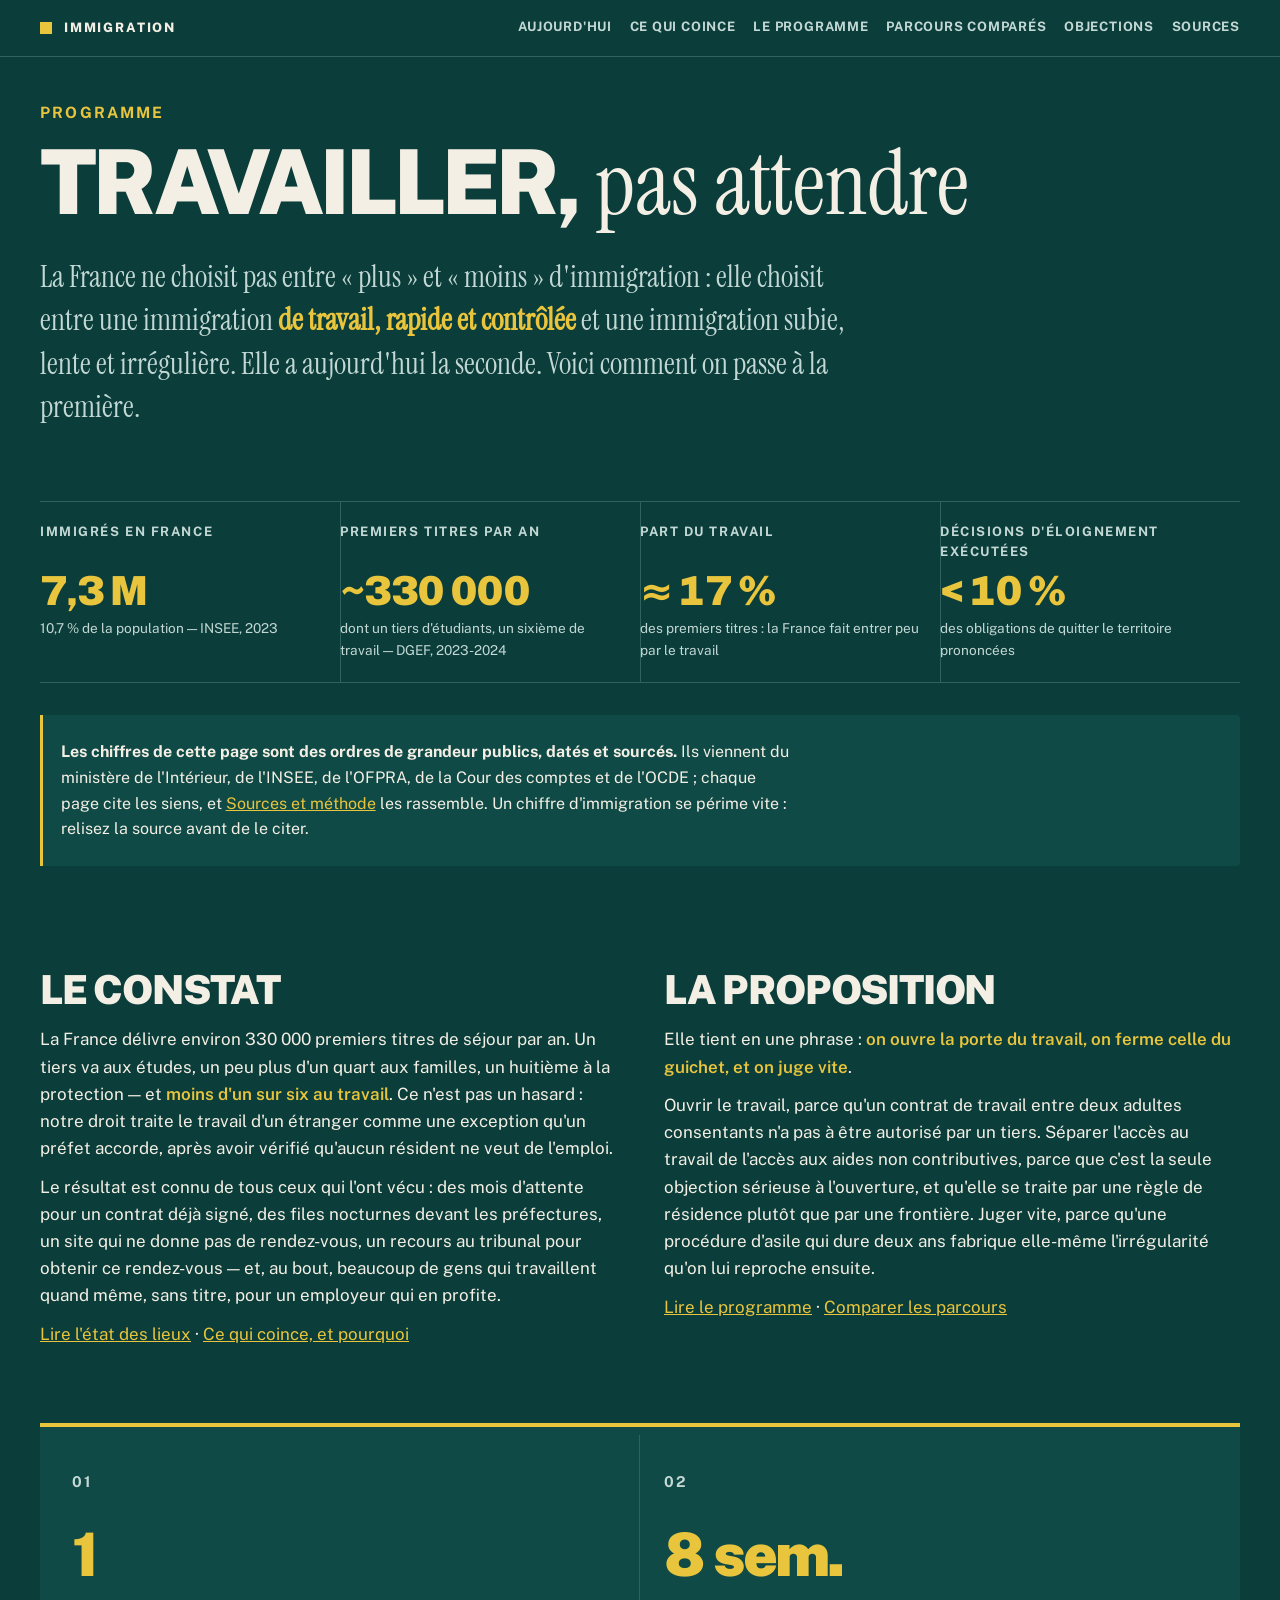
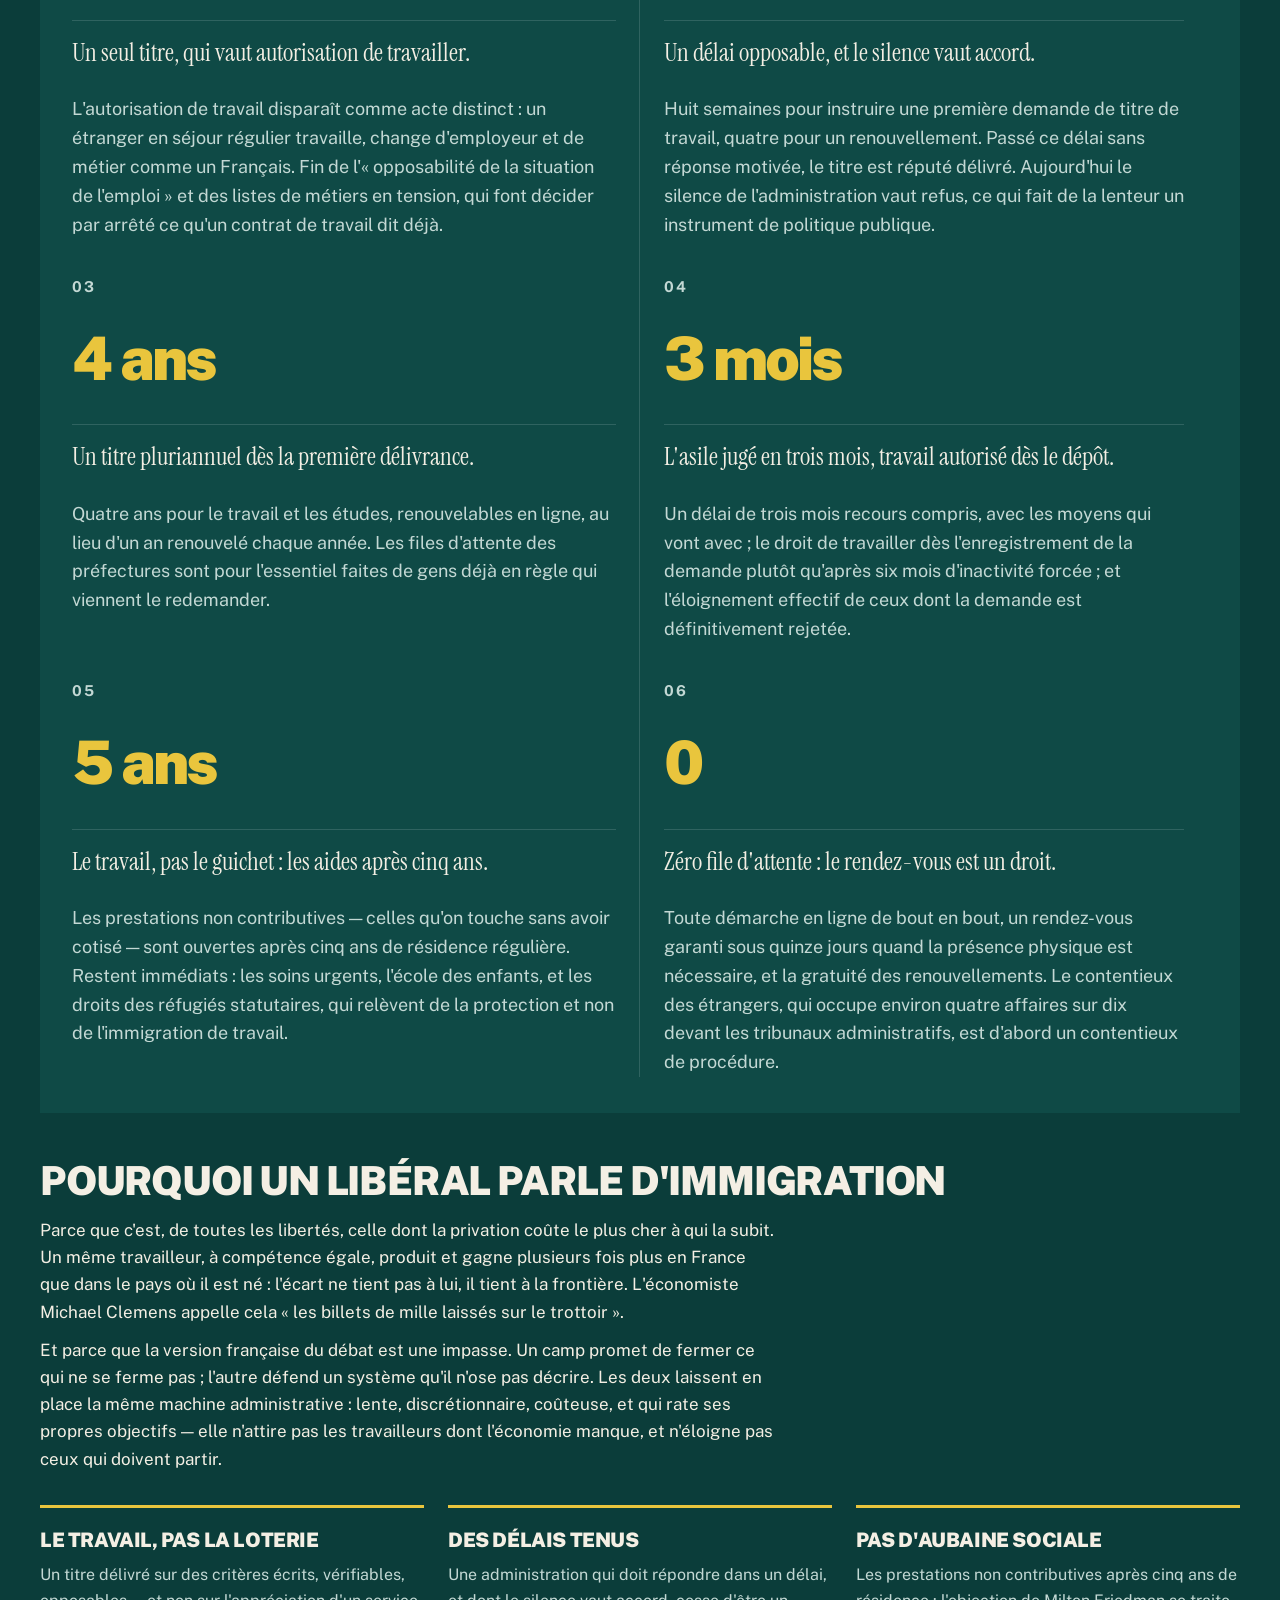
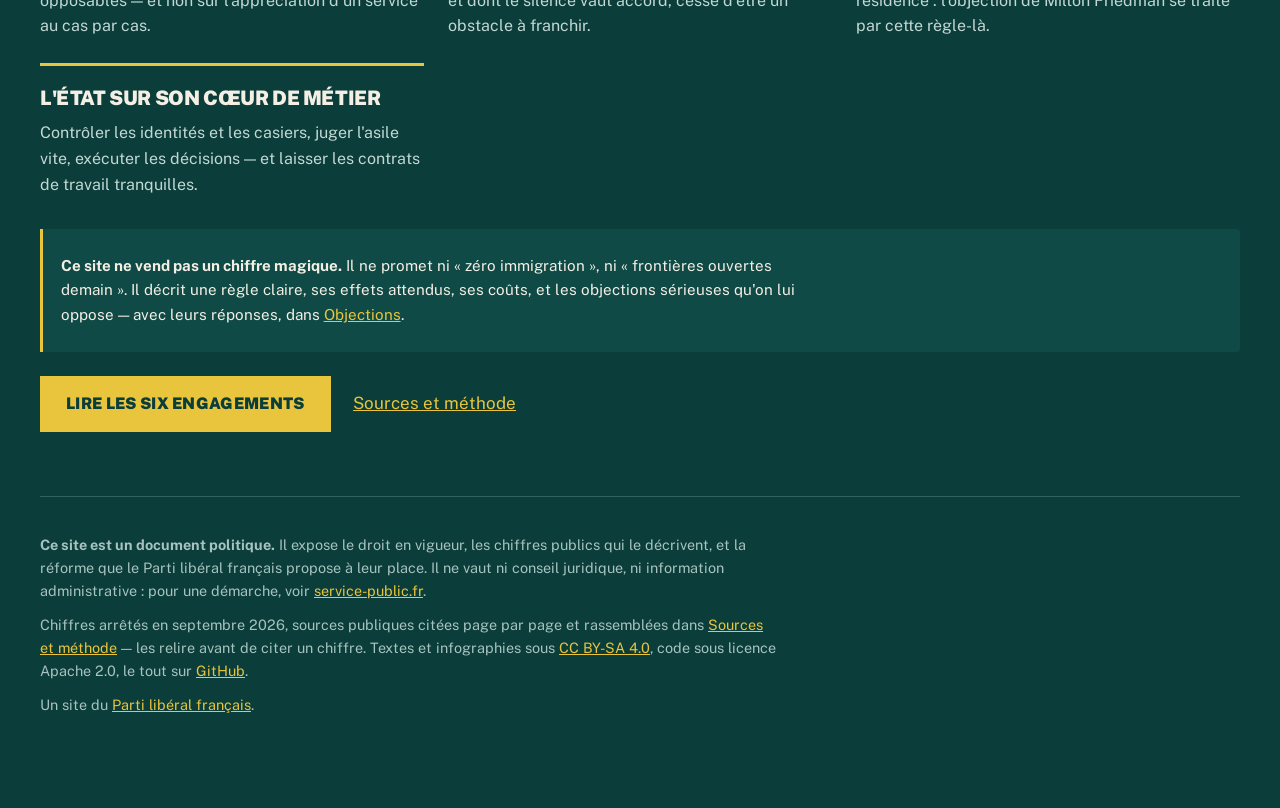
==== index.html @ 194ad11d "Site Immigration : le programme libéral, sept pages statiques Le dépôt ne contenait qu'un fichier té" ====
<!doctype html>
<html lang="fr">
<head>
<meta charset="utf-8">
<meta name="viewport" content="width=device-width, initial-scale=1">
<!-- La couleur du bandeau du navigateur, sur téléphone : la page commence là
     où la barre d'adresse finit, sans liseré d'une autre couleur entre les
     deux. -->
<meta name="theme-color" content="#0b3d3a">
<title>Immigration — le programme du Parti libéral français</title>
<meta name="description" content="Ce que fait la France en matière d&#x27;immigration, ce que cela produit, et l&#x27;alternative libérale : ouvrir le travail, garantir des délais, juger vite, et cesser de confondre venir travailler et vivre d&#x27;une aide.">
<meta property="og:title" content="Immigration — le programme du Parti libéral français">
<meta property="og:description" content="Ce que fait la France en matière d&#x27;immigration, ce que cela produit, et l&#x27;alternative libérale : ouvrir le travail, garantir des délais, juger vite, et cesser de confondre venir travailler et vivre d&#x27;une aide.">
<meta property="og:type" content="website">
<link rel="icon" href="moteur/icone.svg" type="image/svg+xml">
<link rel="apple-touch-icon" href="moteur/icone.svg">
<link rel="stylesheet" href="moteur/style.css">
</head>
<body>
<a class="evitement" href="#contenu">Aller au contenu</a>
<header class="bandeau"><div class="interieur">
  <p class="nom"><a href="index.html"><svg class="icone" xmlns="http://www.w3.org/2000/svg" viewBox="0 0 24 24" fill="none" stroke="currentColor" stroke-width="2" stroke-linecap="round" stroke-linejoin="round" aria-hidden="true" focusable="false"><path d="M16 7h6v6"/><path d="m22 7-8.5 8.5-5-5L2 17"/></svg><span>Immigration</span></a></p>
  <nav aria-label="Navigation principale"><span class="groupe"><span class="etiquette">Le constat</span><span class="liens"><a href="aujourdhui.html">Aujourd&#x27;hui</a><a href="blocages.html">Ce qui coince</a></span></span><span class="groupe"><span class="etiquette">La proposition</span><span class="liens"><a href="programme.html">Le programme</a><a href="parcours.html">Parcours comparés</a></span></span><span class="groupe"><span class="etiquette">Pour aller plus loin</span><span class="liens"><a href="objections.html">Objections</a><a href="sources.html">Sources</a></span></span></nav>
</div></header>
<main id="contenu" tabindex="-1">
<div class="affiche"><p class="surtitre">Programme</p><h1>Travailler, <span class="serif">pas attendre</span></h1><p class="chapeau">La France ne choisit pas entre « plus » et « moins » d'immigration : elle choisit entre une immigration <strong class="cle-texte">de travail, rapide et contrôlée</strong> et une immigration subie, lente et irrégulière. Elle a aujourd'hui la seconde. Voici comment on passe à la première.</p></div><div class="fiches reperes"><div class="fiche"><div class="etiquette">Immigrés en France</div><div class="valeur">7,3 M</div><div class="precision">10,7 % de la population — INSEE, 2023</div></div><div class="fiche"><div class="etiquette">Premiers titres par an</div><div class="valeur">~330 000</div><div class="precision">dont un tiers d'étudiants, un sixième de travail — DGEF, 2023-2024</div></div><div class="fiche"><div class="etiquette">Part du travail</div><div class="valeur">≈ 17 %</div><div class="precision">des premiers titres : la France fait entrer peu par le travail</div></div><div class="fiche"><div class="etiquette">Décisions d&#x27;éloignement exécutées</div><div class="valeur">< 10 %</div><div class="precision">des obligations de quitter le territoire prononcées</div></div></div><div class="note resume"><p><strong>Les chiffres de cette page sont des ordres de grandeur publics, datés et sourcés.</strong> Ils viennent du ministère de l'Intérieur, de l'INSEE, de l'OFPRA, de la Cour des comptes et de l'OCDE ; chaque page cite les siens, et <a href="sources.html">Sources et méthode</a> les rassemble. Un chiffre d'immigration se périme vite : relisez la source avant de le citer.</p></div>
<div class="paire">
  <div>
    <h2>Le constat</h2>
    <p>La France délivre environ 330 000 premiers titres de séjour par an. Un
    tiers va aux études, un peu plus d'un quart aux familles, un huitième à la
    protection — et <strong class="cle-texte">moins d'un sur six au
    travail</strong>. Ce n'est pas un hasard : notre droit traite le travail
    d'un étranger comme une exception qu'un préfet accorde, après avoir vérifié
    qu'aucun résident ne veut de l'emploi.</p>
    <p>Le résultat est connu de tous ceux qui l'ont vécu : des mois d'attente
    pour un contrat déjà signé, des files nocturnes devant les préfectures, un
    site qui ne donne pas de rendez-vous, un recours au tribunal pour obtenir
    ce rendez-vous — et, au bout, beaucoup de gens qui travaillent quand même,
    sans titre, pour un employeur qui en profite.</p>
    <p><a href="aujourdhui.html">Lire l'état des lieux</a> ·
    <a href="blocages.html">Ce qui coince, et pourquoi</a></p>
  </div>
  <div>
    <h2>La proposition</h2>
    <p>Elle tient en une phrase : <strong class="cle-texte">on ouvre la porte du
    travail, on ferme celle du guichet, et on juge vite</strong>.</p>
    <p>Ouvrir le travail, parce qu'un contrat de travail entre deux adultes
    consentants n'a pas à être autorisé par un tiers. Séparer l'accès au
    travail de l'accès aux aides non contributives, parce que c'est la seule
    objection sérieuse à l'ouverture, et qu'elle se traite par une règle de
    résidence plutôt que par une frontière. Juger vite, parce qu'une procédure
    d'asile qui dure deux ans fabrique elle-même l'irrégularité qu'on lui
    reproche ensuite.</p>
    <p><a href="programme.html">Lire le programme</a> ·
    <a href="parcours.html">Comparer les parcours</a></p>
  </div>
</div>
<section class="engagements"><div class="grille"><div class="engagement"><p class="rang">01</p><p class="chiffre">1</p><p class="promesse">Un seul titre, qui vaut autorisation de travailler.</p><div class="detail">L'autorisation de travail disparaît comme acte distinct : un étranger en séjour régulier travaille, change d'employeur et de métier comme un Français. Fin de l'« opposabilité de la situation de l'emploi » et des listes de métiers en tension, qui font décider par arrêté ce qu'un contrat de travail dit déjà.</div></div><div class="engagement"><p class="rang">02</p><p class="chiffre">8 sem.</p><p class="promesse">Un délai opposable, et le silence vaut accord.</p><div class="detail">Huit semaines pour instruire une première demande de titre de travail, quatre pour un renouvellement. Passé ce délai sans réponse motivée, le titre est réputé délivré. Aujourd'hui le silence de l'administration vaut refus, ce qui fait de la lenteur un instrument de politique publique.</div></div><div class="engagement"><p class="rang">03</p><p class="chiffre">4 ans</p><p class="promesse">Un titre pluriannuel dès la première délivrance.</p><div class="detail">Quatre ans pour le travail et les études, renouvelables en ligne, au lieu d'un an renouvelé chaque année. Les files d'attente des préfectures sont pour l'essentiel faites de gens déjà en règle qui viennent le redemander.</div></div><div class="engagement"><p class="rang">04</p><p class="chiffre">3 mois</p><p class="promesse">L'asile jugé en trois mois, travail autorisé dès le dépôt.</p><div class="detail">Un délai de trois mois recours compris, avec les moyens qui vont avec ; le droit de travailler dès l'enregistrement de la demande plutôt qu'après six mois d'inactivité forcée ; et l'éloignement effectif de ceux dont la demande est définitivement rejetée.</div></div><div class="engagement"><p class="rang">05</p><p class="chiffre">5 ans</p><p class="promesse">Le travail, pas le guichet : les aides après cinq ans.</p><div class="detail">Les prestations non contributives — celles qu'on touche sans avoir cotisé — sont ouvertes après cinq ans de résidence régulière. Restent immédiats : les soins urgents, l'école des enfants, et les droits des réfugiés statutaires, qui relèvent de la protection et non de l'immigration de travail.</div></div><div class="engagement"><p class="rang">06</p><p class="chiffre">0</p><p class="promesse">Zéro file d'attente : le rendez-vous est un droit.</p><div class="detail">Toute démarche en ligne de bout en bout, un rendez-vous garanti sous quinze jours quand la présence physique est nécessaire, et la gratuité des renouvellements. Le contentieux des étrangers, qui occupe environ quatre affaires sur dix devant les tribunaux administratifs, est d'abord un contentieux de procédure.</div></div></div></section>
<h2 id="pourquoi">Pourquoi un libéral parle d'immigration</h2>
<p>Parce que c'est, de toutes les libertés, celle dont la privation coûte le
plus cher à qui la subit. Un même travailleur, à compétence égale, produit et
gagne plusieurs fois plus en France que dans le pays où il est né : l'écart ne
tient pas à lui, il tient à la frontière. L'économiste Michael Clemens appelle
cela « les billets de mille laissés sur le trottoir ».</p>
<p>Et parce que la version française du débat est une impasse. Un camp promet
de fermer ce qui ne se ferme pas ; l'autre défend un système qu'il n'ose pas
décrire. Les deux laissent en place la même machine administrative : lente,
discrétionnaire, coûteuse, et qui rate ses propres objectifs — elle n'attire
pas les travailleurs dont l'économie manque, et n'éloigne pas ceux qui doivent
partir.</p>
<div class="points"><div class="point"><h3>Le travail, pas la loterie</h3><p>Un titre délivré sur des critères écrits, vérifiables, opposables — et non sur l'appréciation d'un service au cas par cas.</p></div><div class="point"><h3>Des délais tenus</h3><p>Une administration qui doit répondre dans un délai, et dont le silence vaut accord, cesse d'être un obstacle à franchir.</p></div><div class="point"><h3>Pas d&#x27;aubaine sociale</h3><p>Les prestations non contributives après cinq ans de résidence : l'objection de Milton Friedman se traite par cette règle-là.</p></div><div class="point"><h3>L&#x27;État sur son cœur de métier</h3><p>Contrôler les identités et les casiers, juger l'asile vite, exécuter les décisions — et laisser les contrats de travail tranquilles.</p></div></div><div class="note"><p><strong>Ce site ne vend pas un chiffre magique.</strong> Il ne promet ni « zéro immigration », ni « frontières ouvertes demain ». Il décrit une règle claire, ses effets attendus, ses coûts, et les objections sérieuses qu'on lui oppose — avec leurs réponses, dans <a href="objections.html">Objections</a>.</p></div>
<div class="actions">
  <a class="bouton" href="programme.html">Lire les six engagements</a>
  <a href="sources.html">Sources et méthode</a>
</div>

</main>
<footer>
  <p><strong>Ce site est un document politique.</strong> Il expose le droit
  en vigueur, les chiffres publics qui le décrivent, et la réforme que le
  Parti libéral français propose à leur place. Il ne vaut ni conseil
  juridique, ni information administrative : pour une démarche, voir
  <a href="https://www.service-public.fr/particuliers/vosdroits/N110">service-public.fr</a>.</p>
  <p>Chiffres arrêtés en septembre 2026, sources publiques citées page par page et
  rassemblées dans <a href="sources.html">Sources et méthode</a> — les relire
  avant de citer un chiffre. Textes et infographies sous
  <a href="https://creativecommons.org/licenses/by-sa/4.0/deed.fr">CC BY-SA 4.0</a>,
  code sous licence Apache 2.0, le tout sur <a href="https://github.com/g-pliberal/immigration">GitHub</a>.</p>
  <p class="retour-site">Un site du
  <a href="https://partiliberalfrancais.fr/" target="_top">Parti libéral français</a>.</p>
</footer>
</body>
</html>
---- moteur/style.css ----
/* La charte graphique du Parti libéral français, reprise telle quelle du dépôt
   `retraitecomptenotionelle` : mêmes variables, mêmes noms de classes, mêmes
   polices. Les deux sites doivent se reconnaître comme un seul — c'est la
   raison d'être de cette copie, et la raison pour laquelle on n'y touche pas
   à la légère. Les ajouts propres au site Immigration sont regroupés à la FIN
   du fichier, sous un titre qui le dit ; tout ce qui précède est la charte. */
/* Les pages sont celles du site partiliberalfrancais.fr, et ce sont des
   AFFICHES : fond vert profond, titres massifs en capitales, or pour ce qui
   compte, crème pour ce qu'on doit lire de près. La raison est dans ce que ces
   pages doivent faire — un programme se retient, et un tableau de bord ne se
   retient pas. Les variables ci-dessous sont le seul point de contact : un
   hôte qui voudrait ajuster une couleur les redéfinit dans une feuille chargée
   après celle-ci, et n'a besoin de connaître ni un sélecteur, ni un fichier.
   Leurs noms sont donc stables d'un site du parti à l'autre, même là où leur
   valeur a changé. */

/* Les deux polices de l'affiche, servies par le dépôt et non par un tiers.
   Les charger chez Google aurait coûté la seule promesse que cette page fait
   à qui la remplit — « tout se calcule dans votre navigateur, rien n'est
   envoyé » —, puisqu'une requête de police emporte l'adresse IP du lecteur.
   Elles sont donc dans `moteur/polices/`, sous licence OFL, avec les deux
   sous-ensembles dont le français a besoin : `latin` pour l'essentiel,
   `latin-ext` pour les œ, les ÿ et les guillemets qu'il traîne. Voir
   `moteur/polices/README.md`.

   `font-display: swap` : le texte s'affiche tout de suite dans la pile du
   système, et se recompose quand la police arrive. Un titre invisible pendant
   trois secondes sur un réseau lent serait pire que le même titre dans une
   autre police. */
@font-face {
  font-family: "Public Sans"; font-style: normal; font-weight: 100 900;
  font-display: swap; src: url(polices/public-sans-latin.woff2) format("woff2");
  unicode-range: U+0000-00FF, U+0131, U+0152-0153, U+02BB-02BC, U+02C6, U+02DA,
    U+02DC, U+0304, U+0308, U+0329, U+2000-206F, U+20AC, U+2122, U+2191, U+2193,
    U+2212, U+2215, U+FEFF, U+FFFD;
}
@font-face {
  font-family: "Public Sans"; font-style: normal; font-weight: 100 900;
  font-display: swap; src: url(polices/public-sans-latin-ext.woff2) format("woff2");
  unicode-range: U+0100-02BA, U+02BD-02C5, U+02C7-02CC, U+02CE-02D7, U+02DD-02FF,
    U+0304, U+0308, U+0329, U+1D00-1DBF, U+1E00-1E9F, U+1EF2-1EFF, U+2020,
    U+20A0-20AB, U+20AD-20C0, U+2113, U+2C60-2C7F, U+A720-A7FF;
}
@font-face {
  font-family: "Instrument Serif"; font-style: normal; font-weight: 400;
  font-display: swap; src: url(polices/instrument-serif-latin.woff2) format("woff2");
  unicode-range: U+0000-00FF, U+0131, U+0152-0153, U+02BB-02BC, U+02C6, U+02DA,
    U+02DC, U+0304, U+0308, U+0329, U+2000-206F, U+20AC, U+2122, U+2191, U+2193,
    U+2212, U+2215, U+FEFF, U+FFFD;
}
@font-face {
  font-family: "Instrument Serif"; font-style: normal; font-weight: 400;
  font-display: swap; src: url(polices/instrument-serif-latin-ext.woff2) format("woff2");
  unicode-range: U+0100-02BA, U+02BD-02C5, U+02C7-02CC, U+02CE-02D7, U+02DD-02FF,
    U+0304, U+0308, U+0329, U+1D00-1DBF, U+1E00-1E9F, U+1EF2-1EFF, U+2020,
    U+20A0-20AB, U+20AD-20C0, U+2113, U+2C60-2C7F, U+A720-A7FF;
}

:root {
  /* Un seul thème, et c'est voulu. L'affiche EST l'identité : la décliner en
     clair donnerait deux sites qui ne disent pas la même chose, et le vert
     profond n'est pas un habit de nuit qu'on quitte le matin. `color-scheme`
     est donc figé sur `dark`, ce qui donne aussi aux champs, aux menus
     déroulants et aux barres de défilement du navigateur le rendu sombre qui
     va avec — sans quoi un `<select>` s'ouvrirait en blanc au milieu. */
  color-scheme: dark;
  /* Le vert profond de l'affiche, et le ton juste au-dessus qui sert à
     détacher un bloc sans introduire de couleur. */
  --fond: #0b3d3a;
  --fond-carte: #0f4a46;
  --fond-appui: #0f4a46;
  /* Le fond sur lequel un tableau défile : le voile qui cache l'ombre de
     défilement en bout de course doit être de cette couleur-là, et chaque
     carte le redéfinit à la sienne (voir `.defilant`). */
  --fond-defilant: var(--fond);
  /* Le crème porte 12,9:1 sur le fond, et le crème atténué 7,1:1 : au-dessus
     du plancher de 4,5:1 même pour le petit texte, ce que la relecture
     d'accessibilité de septembre 2026 exigeait explicitement. */
  --texte: #f4efe4;
  --texte-doux: #c3d8d4;
  /* Une troisième teinte, pour les légendes et les réserves — 5,4:1, réservée
     aux textes d'au moins 15 px. */
  --texte-tres-doux: #a7c3bf;
  --trait: #2f6360;
  /* Bordure des CHAMPS, distincte du filet décoratif : un contour de champ est
     ce qui dit où l'on peut écrire, et doit donc atteindre 3:1 sur les deux
     fonds qu'il sépare (WCAG 2.1, 1.4.11). Le filet `--trait` plafonne à
     1,76:1 — c'est voulu, il ne porte aucune information —, et cette teinte
     est mesurée : 4,12:1 sur le fond, 3,44:1 sur la carte. Elle sert aussi le
     bord des boutons creux et des onglets de grille, qui sont des composants
     eux aussi. Le premier essai, #4b7d79, tombait à 2,59:1 et 2,16:1 : un
     contour qu'on devine plutôt qu'on ne le voit. */
  --trait-champ: #6fa09c;
  /* L'accent est l'or. Il tient 9,4:1 sur le fond, et porte du vert profond
     lisible sur un bouton plein — c'est le contraste inverse, 9,4:1 lui
     aussi. Il remplace le bleu-vert d'avant la refonte sans changer de nom :
     tout ce qui écrivait `var(--accent)` continue de dire « ce qui compte ». */
  --accent: #e9c53d;
  --accent-doux: #14514c;
  --or: #e9c53d;
  /* Le crème des panneaux qu'on doit lire de près — le formulaire, l'appel au
     simulateur, les cartes à publier. Une affiche entièrement sombre fatigue
     dès qu'il faut remplir six champs ; le crème dit « ici, on travaille ». */
  --creme: #f4efe4;
  --sur-creme: #0b3d3a;
  --sur-creme-doux: #2a4a47;
  --sur-creme-accent: #0b6167;
  --creme-trait: #c9c2b4;
  /* Le bandeau de tête reprend le fond de la page : la rupture est totale, il
     n'y a plus de bande d'une autre couleur en haut. Les noms restent, pour
     les feuilles qui les surchargeaient. */
  --bandeau: #0b3d3a;
  --bandeau-texte: #f4efe4;
  --bandeau-doux: #c3d8d4;
  --bandeau-vif: #e9c53d;
  /* LES QUATRE SYSTÈMES COMPARÉS, et c'est le nombre qui fait leur qualité.
     À six teintes, la séparation sous deutéranopie plafonnait à ΔE 8,6 : aucun
     choix de couleurs n'y changeait rien, six catégories ne se distinguent pas
     toutes pour un œil qui confond le rouge et le vert. À quatre, la contrainte
     se relâche d'un coup, et cette palette tient :

       * ΔE ≥ 18,6 entre toutes les paires en vision normale ;
       * ΔE ≥ 15,5 sous deutéranopie, ≥ 15,2 sous protanopie — au-dessus du
         plancher de 15, donc séparées pour tout le monde, et non plus
         seulement pour ceux qui voient les six couleurs ;
       * 4,8:1 au moins sur le vert profond, chroma ≥ 0,115 (aucune ne lit
         gris), et une bande de clarté étroite pour qu'aucune courbe ne paraisse
         plus importante qu'une autre.

     La couleur n'est pas seule pour autant — les tracés gardent leurs motifs,
     les barres leur intitulé, les écarts leur signe —, mais elle suffit
     désormais, ce qui n'était pas le cas avant.

     La proposition libérale est en or : c'est l'accent de l'affiche, et la
     seule couleur que l'œil trouve en premier. C'est fait pour. */
  --actuel: #76a2ff;
  --retroactif: #57e7fe;
  --retroactif-employeur: #e98b97;
  --liberal: #e9c53d;
  --alerte: #f0b849;
  /* Ce qui manque et ce qui reste, sur le graphique du coût. Opaques, et non
     translucides : deux aplats transparents superposés sur le vert profond
     donnaient un brun qui ne figurait dans aucune légende, et un rouge
     translucide y devenait un gris sale. Peints SOUS les courbes, ils ne
     cachent rien. */
  --manque: #e8807f;
  --reste: #8ac44a;
  /* Palette des graphiques : neuf teintes, assez distinctes pour se suivre
     empilées, assez proches pour ne pas jurer avec l'affiche. Toutes tiennent
     au moins 4,5:1 sur le vert profond. */
  --serie-1: #f4efe4;
  --serie-2: #ff852d;
  --serie-3: #61bee6;
  --serie-4: #fd84b2;
  --serie-5: #5fd3c4;
  --serie-6: #e9c53d;
  --serie-7: #2ebb6b;
  --serie-8: #d9a98c;
  --serie-9: #b7c6c3;
  /* La marge latérale, fluide : 18 px sur un téléphone, 40 px au large. Elle
     est ici parce que huit blocs s'y alignent, et qu'ils doivent s'aligner au
     pixel — le bandeau de tête, l'affiche, le bandeau crème, les engagements. */
  --marge: clamp(1.125rem, 5vw, 2.5rem);
  /* La largeur de l'affiche. Plus large que les 60 rem d'avant : un titre de
     97 px a besoin de place, et les grilles à deux colonnes aussi. Le texte
     courant, lui, reste borné par `.chapeau` et par `p` (voir plus bas) — une
     ligne de 80 rem ne se lit pas. */
  --largeur: 80rem;
}
* { box-sizing: border-box; }
body {
  margin: 0;
  background: var(--fond);
  color: var(--texte);
  font-family: "Public Sans", system-ui, -apple-system, "Segoe UI", Roboto,
    "Helvetica Neue", Arial, sans-serif;
  /* En `rem` et non en pixels : une taille en pixels ignore la préférence de
     taille de police du navigateur, sur laquelle comptent ceux qui l'ont
     agrandie une fois pour toutes. 1,0625rem vaut les 17px d'origine quand la
     préférence n'a pas été touchée. */
  font-size: 1.0625rem;
  line-height: 1.6;
  /* La page ne déborde jamais latéralement, quoi qu'on y mette : une carte de
     1200 px à publier, un tableau de huit colonnes. Ce sont leurs cadres qui
     défilent, pas le document. */
  overflow-x: hidden;
}
main { max-width: var(--largeur); margin: 0 auto; padding: 0 var(--marge); }
/* Lien d'évitement : premier élément parcouru au clavier, invisible tant qu'il
   n'a pas le focus. Sans lui, atteindre le contenu depuis la barre d'adresse
   impose de traverser les huit onglets de l'en-tête à chaque page (WCAG 2.4.1).
   Il n'est pas caché par `display:none`, qui le sortirait de l'ordre de
   tabulation : il est simplement remonté hors de l'écran. */
.evitement {
  position: absolute; left: 0.5rem; top: -4rem; z-index: 30;
  background: var(--or); color: var(--fond);
  border: 1px solid var(--or); border-radius: 0 0 4px 4px;
  padding: 0.5rem 0.9rem; font-size: 0.92rem; font-weight: 700;
  text-decoration: none; transition: top 0.15s;
}
.evitement:focus { top: 0; }
/* `<main>` reçoit le focus au changement de page (voir index.html) : sans quoi
   le clavier repartirait du haut du document à chaque calcul. Il ne porte pas
   de contour pour autant — ce n'est pas un élément interactif, et le cerner
   tout entier n'apprendrait rien. */
main:focus { outline: none; }

/* Le bandeau : une seule rangée, le nom du site à gauche, les onglets à
   droite, le tout sur le même vert que la page et fermé par un simple filet.
   Il est collé en haut parce que la navigation est une barre de neuf onglets :
   sur les pages longues — Coût, Données —, la reperdre au premier défilement
   obligeait à remonter de six écrans pour changer de page. Il ne porte plus
   de lien de retour vers le site du parti : le pied de page l'a, et le
   bandeau n'a pas à dire d'où l'on vient sur chacune des neuf pages. */
header.bandeau {
  border-bottom: 1px solid var(--trait);
  background: var(--fond);
  color: var(--bandeau-texte);
  padding: 0;
  margin-bottom: 0;
  position: sticky; top: 0; z-index: 20;
}
header.bandeau .interieur {
  max-width: var(--largeur); margin: 0 auto; padding: 0 var(--marge);
  display: flex; flex-wrap: wrap; gap: 0 1.5rem;
  align-items: stretch; justify-content: space-between;
}
/* Le nom du site, en capitales serrées, précédé du carré d'or : c'est la
   marque de l'affiche, et elle tient en douze pixels de côté. Le carré est
   décoratif — il est dessiné par le style, pas écrit dans le HTML, et aucune
   synthèse vocale n'a à l'annoncer. Il a la hauteur de la rangée, comme les
   onglets, pour que la rangée n'ait qu'une hauteur : celle de la barre. */
header.bandeau .nom {
  font-size: 0.8125rem; margin: 0; font-weight: 800;
  letter-spacing: 0.14em; text-transform: uppercase; line-height: 1.3;
  display: flex; align-items: center; min-height: 3.5rem; min-width: 0;
}
header.bandeau .nom a {
  color: inherit; text-decoration: none;
  display: inline-flex; align-items: center; gap: 0.75rem;
}
header.bandeau .nom a:hover span { color: var(--or); }
header.bandeau .nom a::before {
  content: ""; flex: none; width: 0.75rem; height: 0.75rem; background: var(--or);
}
/* Le pictogramme du nom a cédé la place au carré : deux marques valent moins
   qu'une. Il reste dans le HTML pour les deux portages, et ne s'affiche pas. */
header.bandeau .nom .icone { display: none; }
/* Dans le cadre que le site parent ouvre sur sa page d'accueil — même
   origine, classe posée par lui sur `<body>` —, sa navigation est juste
   au-dessus, et la ligne de pied qui y renvoie ferait doublon. C'est la seule
   chose que la page sache de son hôte, et elle ne coûte rien s'il cesse de la
   poser. */
body.plf-embedded footer .retour-site { display: none; }
/* Les onglets. Ils ont remplacé les trois groupes étiquetés — « le programme,
   la preuve, la confiance » —, non parce que ces groupes disaient faux, mais
   parce que huit pages sous trois intertitres prenaient deux fois la hauteur
   du bandeau collé, et qu'un bandeau collé qui mange un quart de l'écran ne
   colle plus rien d'utile. L'étiquette de groupe subsiste dans le HTML, pour
   les synthèses vocales, et se lit à l'écran comme une simple pause.
   La marge négative d'un pixel pose le filet des onglets SUR le filet du
   bandeau : l'onglet courant s'y accroche, comme l'onglet d'un classeur. */
header.bandeau nav {
  display: flex; flex-wrap: wrap; gap: 0; margin-bottom: -1px;
  margin-right: -0.55rem;
}
nav .groupe { display: contents; }
/* L'étiquette de groupe : lue par les synthèses vocales, invisible à l'œil.
   `clip-path` plutôt que `display:none`, qui la retirerait aussi de l'arbre
   d'accessibilité — c'est-à-dire de la seule oreille qui l'entend encore. */
nav .etiquette {
  position: absolute; width: 1px; height: 1px; margin: -1px; padding: 0;
  overflow: hidden; clip-path: inset(50%); white-space: nowrap; border: 0;
}
/* `display: contents` ici AUSSI, et pas seulement sur le groupe : sinon
   chaque groupe reste un bloc, et la barre se replie par groupes — sur un
   téléphone, « Programme » occupait une rangée à lui seul, et les huit onglets
   en prenaient trois. Les liens sont les enfants directs du `<nav>`, et se
   replient un par un. */
nav .liens { display: contents; }
/* Un onglet. Toute la hauteur de la barre — 56 px, bien plus que les 44 de la
   cible tactile (WCAG 2.5.8) —, capitales serrées, et un filet sous chacun :
   c'est ce filet qui prend l'or sur l'onglet courant. L'ACTIF NE SE SIGNALE
   PAS QUE PAR LA COULEUR — un fond d'or seul ne se voit ni en niveaux de
   gris, ni pour une vision basse, et ne s'annonce pas ; il porte donc un
   soulignement de 2 px ET `aria-current="page"`. Les règles sont ancrées
   sur `header.bandeau` : le plan d'une page longue est un `<nav>` lui aussi,
   et un `nav a` nu lui donnait la hauteur des onglets. */
header.bandeau nav a {
  color: var(--texte-doux); text-decoration: none;
  font-size: 0.8125rem; font-weight: 700; letter-spacing: 0.06em;
  text-transform: uppercase; white-space: nowrap;
  display: inline-flex; align-items: center; min-height: 3.5rem;
  padding: 0 0.55rem;
  border-bottom: 2px solid transparent;
  transition: color 0.15s, border-color 0.15s;
}
header.bandeau nav a:hover {
  color: var(--bandeau-texte); border-bottom-color: var(--trait-champ);
}
header.bandeau nav a[aria-current="page"] {
  color: var(--or); border-bottom-color: var(--or);
}
/* Sous 78 rem — le nom, les neuf onglets et leur jour font 1 168 px —, la
   rangée unique ne tient plus : le nom prend sa propre rangée, plus basse,
   et les onglets passent dessous, sur toute la largeur. Deux rangées de
   44 px : la barre reste collée sans manger l'écran. */
@media (max-width: 78rem) {
  header.bandeau .nom { flex: 1 1 100%; min-height: 2.75rem; padding-top: 0.25rem; }
  header.bandeau nav { width: 100%; margin-left: -0.55rem; }
  header.bandeau nav a { min-height: 2.75rem; }
}

/* Les titres de l'affiche. Le premier de chaque page est massif, en capitales,
   très serré : c'est lui qu'on retient. Il est fluide — de 36 px sur un
   téléphone à 76 px au large — parce qu'une taille fixe de 76 px coupe
   « Programme » en trois sur 320 points. */
h1, h2, h3, h4 { text-wrap: balance; }
h1 {
  margin: 0;
  font-size: clamp(2.25rem, 5.5vw, 4.75rem); line-height: 0.95;
  font-weight: 900; letter-spacing: -0.04em; text-transform: uppercase;
}
/* L'accueil crie un peu plus fort que les autres pages : c'est la seule qui
   soit lue par quelqu'un qui n'a pas demandé à lire. */
.affiche h1 {
  font-size: clamp(2.5rem, 7vw, 6.0625rem); line-height: 0.92;
  letter-spacing: -0.045em;
}
h2 {
  font-size: clamp(1.75rem, 4vw, 2.5rem); line-height: 1;
  margin: 3rem 0 1rem; font-weight: 900;
  letter-spacing: -0.03em; text-transform: uppercase;
}
h3 { font-size: 1.25rem; margin: 2rem 0 0.5rem; font-weight: 700;
     letter-spacing: -0.01em; }
h4 { letter-spacing: -0.01em; }
/* Le titre en serif : celui d'un encadré, d'une carte crème, d'un bloc qui
   parle plutôt qu'il n'assène. Il coexiste avec les capitales sans les
   concurrencer, parce qu'il ne joue pas dans la même famille. */
.serif {
  font-family: "Instrument Serif", Georgia, "Times New Roman", serif;
  font-weight: 400; text-transform: none; letter-spacing: 0;
  line-height: 1.05;
}
p { margin: 0.7rem 0; max-width: 46rem; }
a { color: var(--accent); }
a:hover { opacity: 0.85; }
/* Le sur-titre d'une page : trois mots en or, en capitales espacées, au-dessus
   du titre. Il dit où l'on est, ce que le titre ne dit plus depuis qu'il est
   une phrase et non un intitulé. */
.surtitre {
  margin: 0 0 1rem; font-size: 0.975rem; font-weight: 700;
  letter-spacing: 0.14em; text-transform: uppercase; color: var(--or);
  line-height: 1;
}
/* Le chapeau : la phrase sous le titre, en serif, plus grande que le texte
   courant. C'est la seule chose que lira celui qui ne lit que deux lignes. */
.chapeau {
  font-family: "Instrument Serif", Georgia, "Times New Roman", serif;
  font-size: clamp(1.1875rem, 2vw, 1.625rem); line-height: 1.45;
  color: var(--texte-doux); max-width: 51rem; margin: 1.5rem 0 0;
}
/* L'affiche elle-même : le bloc de tête d'une page. Sur l'accueil, il tient
   tout le premier écran. */
.affiche { padding: 3rem 0 2.5rem; }
.affiche .chapeau { font-size: clamp(1.25rem, 2.4vw, 1.875rem); }
/* Ce qui, dans une phrase, porte le message. En or ET en demi-gras : l'or seul
   disparaît pour une vision basse ou un daltonisme fort, et l'emphase avec
   lui. Deux signaux valent mieux qu'un, et le gras ne coûte rien à personne. */
.cle-texte, strong.cle-texte { color: var(--or); font-weight: 600; }

.carte {
  background: var(--fond-carte); border: 1px solid var(--trait);
  border-radius: 4px; padding: 1.25rem 1.4rem; margin: 1.5rem 0;
}
.note {
  border-left: 3px solid var(--or); background: var(--fond-carte);
  padding: 0.85rem 1.1rem; margin: 1.5rem 0; font-size: 0.95rem;
  border-radius: 0 4px 4px 0;
}
.note.avertissement {
  border-left-color: var(--alerte);
  display: flex; align-items: flex-start; gap: 0.6rem;
}
/* Le pictogramme garde sa taille quand le texte passe à la ligne, et se pose
   sur la première ligne plutôt qu'au milieu du bloc. */
.note.avertissement > .icone {
  color: var(--alerte); width: 1.15em; height: 1.15em; margin-top: 0.12em;
}
/* Le badge d'un scénario : « proposition » ou « contrefactuel », redit à côté
   de chaque tableau ce que le préambule a dit une fois. Petit, en capitales
   espacées, sans couleur porteuse de sens à elle seule : le mot suffit. */
.badge {
  display: inline-block; font-size: 0.68rem; letter-spacing: 0.06em;
  text-transform: uppercase; font-weight: 700; line-height: 1.4;
  padding: 0.05em 0.45em; border-radius: 3px; vertical-align: 0.15em;
  border: 1px solid var(--trait-champ); color: var(--texte-doux);
  white-space: nowrap;
}
.badge.proposition { color: var(--or); border-color: var(--or); }
/* Le point de vigilance : la réserve que la page fait sur elle-même, sortie de
   la prose et marquée comme un avertissement — c'est un gage de sérieux, pas
   une note de bas de page. */
.note.vigilance { border-left-color: var(--alerte); }
/* Le résumé en langage courant d'une page technique : trois ou quatre phrases
   avant le détail, dans le même encart qu'une note, un peu plus grand. */
.note.resume { font-size: 1rem; }
/* L'entrée de l'accueil : deux lignes qui disent que le site est un
   simulateur, et le bouton qui l'ouvre. */
.note.entree { font-size: 1rem; margin: 1.2rem 0; }
.note.entree p { margin: 0; }
.note.entree .actions { margin-top: 0.7rem; }
.discret { color: var(--texte-tres-doux); font-size: 0.9rem; }
/* -- le panneau crème -------------------------------------------------------

   Tout ce qu'on remplit ou qu'on emporte est posé sur du crème : le
   formulaire, l'appel au simulateur, les cartes à publier. C'est le seul
   endroit du site où le texte est sombre sur clair, et il faut donc y
   redéfinir les couleurs de tout ce qui peut s'y trouver — liens, champs,
   boutons, filets —, sans quoi un lien d'or sur du crème tomberait à 1,7:1. */
.creme {
  background: var(--creme); color: var(--sur-creme);
  border-radius: 4px; padding: clamp(1.25rem, 4vw, 2rem);
  margin: 1.5rem 0;
}
.creme h2, .creme h3, .creme .surtitre { color: inherit; }
.creme .surtitre { color: var(--sur-creme-accent); }
.creme a { color: var(--sur-creme-accent); }
.creme .discret, .creme .aide, .creme .calcul, .creme label {
  color: var(--sur-creme-doux);
}
.creme input, .creme select, .creme textarea {
  color: var(--sur-creme); background: #fff; border: 2px solid var(--sur-creme);
}
.creme :focus-visible { outline-color: var(--sur-creme); }
.creme input:focus, .creme select:focus, .creme textarea:focus {
  outline: 3px solid var(--sur-creme); outline-offset: 2px;
}
.creme button, .creme a.bouton {
  background: var(--sur-creme); color: var(--or); border-color: var(--sur-creme);
}
.creme table th, .creme table td { border-bottom-color: var(--creme-trait); }
.creme thead th { color: var(--sur-creme-doux); }

/* Le bandeau du simulateur, sur l'accueil : le formulaire court, en crème,
   juste sous le titre. C'est la preuve mise à hauteur de la promesse — on la
   voit sans défiler, ce qui était tout le reproche fait à l'ancienne page. */
.simulateur-court .tete {
  display: flex; justify-content: space-between; align-items: baseline;
  gap: 1.5rem; flex-wrap: wrap; margin-bottom: 1.125rem;
}
.simulateur-court .tete h2 {
  margin: 0; font-size: clamp(1.5rem, 3vw, 2.125rem);
}
.simulateur-court .tete .etiquette {
  font-size: 0.75rem; font-weight: 700; letter-spacing: 0.14em;
  text-transform: uppercase; color: var(--sur-creme-accent);
}
/* Les champs et le bouton sur une seule rangée tant qu'ils tiennent. Le bouton
   ne se coupe jamais : c'est la seule chose de la rangée qu'on vient chercher. */
.simulateur-court .grille {
  display: grid;
  grid-template-columns: repeat(auto-fit, minmax(min(10.625rem, 100%), 1fr));
  /* Par le HAUT : alignées par le bas, les cellules calaient chaque champ sur
     la ligne de rappel qui le suit, et le menu du statut, qui n'en a pas,
     tombait trente points sous les dates. Chaque champ porte maintenant une
     ligne d'aide, si bien que les étiquettes ont la même hauteur et que les
     champs partent de la même ligne. Le bouton, lui, se centre. */
  gap: 1rem; align-items: start;
}
.simulateur-court .grille button { white-space: nowrap; }

/* -- les engagements --------------------------------------------------------

   Les quatre chiffres du programme, en section à part : fond d'un ton
   au-dessus, filet d'or en tête, numérotés 01 à 04. La numérotation les fait
   lire comme une liste d'engagements et non comme quatre statistiques
   orphelines, ce qu'elles étaient tant qu'elles n'avaient ni titre ni rang.

   DEUX PAR LIGNE, ET JAMAIS TROIS. Deux colonnes fixes : trois ne peuvent
   pas tenir, quelle que soit la largeur de l'écran. C'est une correction
   demandée deux fois — à trois colonnes, la quatrième carte tombait seule sur
   sa ligne, et « on avait le cul entre deux chaises ». Le passage à une
   colonne se fait sous 48 rem, dans la même requête que le retrait et le
   filet des cartes paires : la grille se repliait d'elle-même par `auto-fit`
   dès 40 rem, quand le filet, lui, n'était retiré qu'à 34 rem — entre les
   deux, une carte sur deux restait en retrait de 24 points. */
.engagements {
  margin: 4rem 0 0; background: var(--fond-carte);
  border-top: 4px solid var(--or);
}
.engagements .grille {
  display: grid;
  grid-template-columns: 1fr 1fr;
  gap: 0; padding: 0.5rem clamp(1.25rem, 4vw, 2rem) 2.25rem;
  /* Le filet de séparation est porté par les cartes, et non par le fond du
     conteneur : un fond qui sert de trait laisse un rectangle vert vide dès
     qu'une rangée est incomplète, et c'est exactement ce qu'on a vu. Ce qui
     dépasse au bord est coupé. */
  overflow: hidden;
}
.engagements .engagement {
  padding: 1.75rem 1.5rem 0 0; display: grid; gap: 1rem; align-content: start;
}
/* La deuxième colonne porte son filet à GAUCHE : à droite, il pendrait dans le
   vide au bord du bloc. */
.engagements .engagement:nth-child(even) {
  padding: 1.75rem 1.5rem 0; box-shadow: -1px 0 0 var(--trait);
}
.engagements .rang {
  font-size: 0.9375rem; font-weight: 700; letter-spacing: 0.16em;
  color: var(--texte-doux); line-height: 1;
}
/* Le chiffre. Fluide, et sans `nowrap` : « 1 compte » ne doit pas pouvoir
   franchir sa colonne, et un chiffre coupé vaut mieux qu'une page qui déborde. */
.engagements .chiffre {
  font-size: clamp(2.375rem, 8vw, 3.75rem); line-height: 0.9;
  font-weight: 900; letter-spacing: -0.05em; color: var(--or);
}
/* La promesse, en serif, en crème plein contraste, séparée par un filet. C'est
   elle qui porte le message, et c'est elle qui se perdait quand les cartes
   n'avaient que deux niveaux. */
.engagements .promesse {
  font-family: "Instrument Serif", Georgia, "Times New Roman", serif;
  font-size: 1.5625rem; line-height: 1.25; color: var(--texte);
  border-top: 1px solid var(--trait); padding-top: 1rem;
}
/* Le détail technique : 18 px et non 15, et une teinte éclaircie. « C'est
   illisible pour certaines personnes » — le petit texte du programme est
   précisément celui qu'on lit en plein jour sur un téléphone. */
.engagements .detail {
  font-size: 1.125rem; line-height: 1.6; color: var(--texte-doux);
}

/* -- les trois gestes -------------------------------------------------------

   Comment le calcul marche, en trois lignes numérotées. Le chiffre est énorme
   et l'interligne serré : à taille de texte courant, les trois gestes se
   lisaient comme une note de bas de page à côté du tableau qui leur fait
   face, alors qu'ils pèsent autant. */
ol.gestes {
  margin: 0; padding: 0; list-style: none; display: grid; gap: 0;
  font-size: 1.5rem; line-height: 1.45; color: var(--texte-doux);
  border-top: 1px solid var(--trait);
}
ol.gestes > li {
  display: grid; grid-template-columns: 4rem 1fr; gap: 1.125rem;
  padding: 0.8rem 0; border-bottom: 1px solid var(--trait);
  align-items: baseline;
}
ol.gestes > li > .rang {
  font-size: 3.125rem; line-height: 0.85; font-weight: 900;
  letter-spacing: -0.05em; color: var(--or);
}
ol.gestes > li strong { color: var(--texte); font-weight: 700; }

/* L'encadré d'or : un bloc qui se détache sans changer de fond. Il porte ce
   qui mérite d'être lu à part — le tableau du plancher, un repère, une mise en
   garde argumentée. */
.encadre {
  border: 2px solid var(--or); padding: clamp(1.25rem, 4vw, 2rem);
  margin: 1.5rem 0;
}
.encadre > :first-child { margin-top: 0; }
.encadre > :last-child { margin-bottom: 0; }
/* Deux colonnes de même poids, qui se mettent l'une sous l'autre quand la
   place manque. C'est la mise en page de l'accueil sous les engagements, et
   celle de la Trajectoire sous son graphique. */
.paire {
  display: grid;
  grid-template-columns: repeat(auto-fit, minmax(min(23.75rem, 100%), 1fr));
  gap: clamp(1.75rem, 4vw, 3rem); margin: 3.5rem 0; align-items: start;
}

form .grille {
  display: grid;
  grid-template-columns: repeat(auto-fit, minmax(min(15rem, 100%), 1fr));
  gap: 1rem 1.5rem;
}
/* Les aides de saisie n'ont pas toutes la même longueur, et une date porte
   sous elle une ligne de rappel (« soit 21 ans ») que les autres champs n'ont
   pas. Chaque cellule devenait une colonne dont le libellé absorbait la
   hauteur en trop : les champs se calaient par le BAS, et une date, qui garde
   sa ligne de rappel sous elle, remontait d'autant au-dessus de ses voisins.

   Chaque cellule est donc une SOUS-GRILLE de trois rangées — libellé,
   contrôle, rappel — partagées par toute la rangée : les libellés ont la
   même hauteur, les contrôles partent tous de la même ligne, et le rappel
   d'une date ne pousse plus rien. La sous-grille ne reprend pas l'écart de
   rangée de la grille : il n'en faut aucun entre un libellé et son champ. */
form .grille > div { display: grid; grid-template-rows: subgrid; grid-row: span 3; row-gap: 0; }
@supports not (grid-template-rows: subgrid) {
  form .grille > div { display: flex; flex-direction: column; }
  form .grille > div > label { flex: 1 0 auto; }
}
/* `hidden` seul ne masque rien ici : `display: grid` ci-dessus l'emporte sur
   la feuille du navigateur. La règle est écrite pour le champ de revenu d'une
   période sans emploi, que la page retire dès que le motif est choisi. */
form .grille > div[hidden] { display: none; }
/* Le bouton du formulaire court occupe les mêmes trois rangées, et se pose
   sur celle des contrôles : ni au niveau des libellés, ni centré au jugé. */
form .grille > .action { display: grid; grid-template-rows: subgrid; grid-row: span 3; }
form .grille > .action > button { grid-row: 2; }
/* Le libellé d'un champ : 15 px, casse normale, demi-gras. PAS de capitales
   espacées à 12 px, si joli que ce fût : les capitales et le corps réduit sont
   deux handicaps qui se cumulent, notamment pour les dyslexiques. */
label {
  display: block; font-size: 0.9375rem; font-weight: 600; line-height: 1.2;
  color: var(--texte); margin-bottom: 0.4rem;
}
/* Pas d'`opacity` ici : elle ferait tomber l'aide sous le plancher de 4,5:1
   des textes courants (WCAG 1.4.3). La couleur pleine et la taille suffisent à
   la distinguer du libellé. */
label .aide {
  display: block; font-size: 0.875rem; font-weight: 400;
  color: var(--texte-doux);
}
/* Ce qu'une date saisie vaut en âge, sous le champ qui la porte : « soit
   64 ans et 7 mois ». Le calendrier a remplacé les champs d'âge ; cette ligne
   rend l'âge qu'ils disaient, et la page le recalcule à chaque frappe. */
.calcul {
  display: block; font-size: 0.875rem; color: var(--texte-doux);
  margin-top: 0.3rem;
}
input, select, textarea {
  width: 100%; padding: 0.7rem 0.75rem; font: inherit; font-size: 1rem;
  color: var(--texte); background: var(--fond); border: 2px solid var(--trait-champ);
  border-radius: 0;
}
/* Tous les contrôles d'une rangée à la même hauteur : un champ de date
   faisait 54 points, un menu déroulant 47, un nombre 52, et leurs bords
   supérieurs ne se rejoignaient pas. */
input:not([type="checkbox"]):not([type="radio"]):not([type="range"]), select {
  min-height: 3.375rem;
}
/* Le relevé de carrière se lit en colonnes : une police à chasse fixe aligne
   les années les unes sous les autres, et une faute de frappe s'y voit. Le
   redimensionnement reste vertical — l'élargir déborderait de la carte. */
textarea {
  font-family: ui-monospace, SFMono-Regular, Menlo, monospace;
  font-size: 0.88rem; line-height: 1.45; resize: vertical;
}
/* Un seul indicateur de focus pour tout ce qui se parcourt au clavier — champs,
   liens, onglets, boutons, dépliants, tableaux défilants. Il manquait tout
   entier avant la refonte, et c'était le défaut d'accessibilité le plus
   pénalisant du site : au clavier, on ne savait pas où l'on était. Trois
   pixels d'or, décalés de trois, sur fond sombre ; du vert profond dans les
   panneaux crème, où l'or se perdrait. */
:focus-visible {
  outline: 3px solid var(--or); outline-offset: 3px; border-radius: 0;
}
input:focus, select:focus, textarea:focus {
  outline: 3px solid var(--or); outline-offset: 2px;
}
/* Le bouton de l'affiche : or plein, vert profond dessus, capitales, carré.
   Rien d'arrondi — une affiche n'arrondit pas ses angles. */
button {
  font: inherit; font-size: 1rem; font-weight: 900;
  letter-spacing: 0.02em; text-transform: uppercase;
  padding: 1rem 1.5rem; min-height: 3rem; cursor: pointer;
  color: var(--fond); background: var(--or);
  border: 2px solid var(--or); border-radius: 0;
}
button:hover { opacity: 0.88; }
.actions { display: flex; flex-wrap: wrap; gap: 0.75rem 1.4rem; align-items: center;
           margin: 1.5rem 0 0; }
/* Un lien qui a le poids d'un bouton : il ouvre le simulateur, c'est-à-dire
   la seule chose que la page Coût invite à faire. Il reste un lien — il mène à
   une autre adresse, se copie et s'ouvre dans un onglet —, seul son habit
   change. */
a.bouton {
  display: inline-flex; align-items: center; min-height: 3rem;
  text-decoration: none;
  color: var(--fond); background: var(--or);
  border: 2px solid var(--or); border-radius: 0;
  padding: 0.85rem 1.5rem; font-size: 1rem; font-weight: 900;
  letter-spacing: 0.02em; text-transform: uppercase;
}
a.bouton:hover { opacity: 0.88; }
p.discret > a:only-child, p.actions > a:not(.bouton) {
  display: inline-flex; align-items: center; min-height: 1.5rem;
}
/* Le bouton secondaire : même taille, même cible tactile, mais creux. Il porte
   ce qu'on peut faire, et non ce qu'on est venu faire. */
button.second, a.bouton.second {
  background: transparent; color: var(--texte); border-color: var(--trait-champ);
  font-weight: 700; text-transform: none; letter-spacing: 0;
}
button.second:hover, a.bouton.second:hover { border-color: var(--or); opacity: 1; }
/* Les métiers de la carrière : une boîte par métier, la dernière en pointillé
   parce qu'elle n'en décrit encore aucun — c'est celle qui sert à en ajouter. */
.metiers { display: grid; gap: 0.9rem; margin: 0.9rem 0 0; }
.metier {
  border: 1px solid var(--creme-trait); border-radius: 4px; padding: 0.9rem 1rem;
  /* `<fieldset>` porte des marges et un padding propres à chaque navigateur. */
  margin: 0; min-width: 0;
}
.metier.facultatif { border-style: dashed; }
/* Le rang du métier est la LÉGENDE du groupe : « Revenu brut mensuel » est le
   même libellé dans les deux blocs, et seule cette légende dit lequel on
   remplit — à l'œil comme à l'oreille (WCAG 3.3.2). */
.metier > .rang {
  margin: 0; padding: 0 0.35rem; font-size: 0.78rem; letter-spacing: 0.05em;
  text-transform: uppercase; color: var(--texte-doux); font-weight: 700;
}
/* La légende écrivait la couleur du texte doux SUR CRÈME, alors que le
   formulaire long est sur carte sombre : « PREMIER MÉTIER » y était du vert
   foncé sur vert foncé, et ne se lisait qu'à l'impression. */
.creme .metier > .rang { color: var(--sur-creme-doux); }
/* Les pictogrammes. Un seul jeu — Lucide, grille de 24, trait de 2 —, une
   seule règle : ils prennent la taille et la couleur du texte qui les porte. */
.icone {
  width: 1.05em; height: 1.05em; flex: none; vertical-align: -0.16em;
}
details { margin-top: 1.25rem; }
/* Le résumé d'un dépliant porte SON chevron, et non celui du navigateur : le
   marqueur natif n'a ni la même forme ni la même taille d'un moteur à l'autre,
   et ne suit aucune de nos grilles. Il est donc masqué partout, une fois. */
summary {
  cursor: pointer; color: var(--texte-doux); font-size: 0.95rem;
  display: flex; align-items: center; gap: 0.45rem; list-style: none;
  min-height: 2.75rem;
}
summary::-webkit-details-marker { display: none; }
summary::marker { content: ""; }
summary > .icone { color: var(--or); transition: transform 0.15s; }
details[open] > summary > .icone { transform: rotate(180deg); }
summary:hover { color: var(--texte); }
details > .grille { margin-top: 1rem; }
/* Une section repliée. Son titre a le poids d'un intertitre, parce qu'il en
   tient lieu : c'est lui qu'on parcourt pour savoir ce que la page contient
   encore. Les sections se suivent sans espace entre elles, séparées par un
   filet, pour qu'une pile de dix se lise comme un sommaire. */
details.section { margin: 0; border-top: 1px solid var(--trait); }
details.section:last-of-type { border-bottom: 1px solid var(--trait); }
details.section > summary {
  color: var(--texte); font-size: 1.0625rem; font-weight: 700;
  padding: 0.85rem 0.2rem; gap: 0.6rem;
}
details.section > summary:hover { color: var(--or); }
details.section > .dedans { padding: 0 0 1.2rem 1.65rem; }
details.section > .dedans > :first-child { margin-top: 0; }
details.section > .dedans > h4 {
  font-size: 1rem; font-weight: 700; margin: 1.5rem 0 0.4rem;
}
/* Un tableau plus large que l'écran défile horizontalement. La zone qui défile
   doit pouvoir recevoir le focus, sinon elle est inatteignable au clavier chez
   les moteurs qui ne rendent pas focusables les boîtes défilantes (WCAG 2.1.1)
   : le HTML lui donne `tabindex="0"`, et le style rend ce focus visible.
   L'inertie tactile est celle d'iOS, sans laquelle le défilement y est sec. */
.defilant {
  overflow-x: auto; -webkit-overflow-scrolling: touch;
  /* Conteneur de requête : la légende du tableau se dimensionne en `cqw`
     sur la zone visible, et non sur le tableau qui la déborde. */
  container-type: inline-size;
}
/* Et il le DIT. Rien n'indiquait qu'il restait des colonnes à droite : une
   ombre portée au bord droit apparaît tant qu'il y a quelque chose à atteindre,
   et disparaît en bout de course. `scroll-timeline` n'étant pas encore
   partout, l'ombre est peinte en fond attaché — la technique de Roman Komarov,
   qui ne demande pas une ligne de script. */
.defilant {
  background:
    linear-gradient(to right, var(--fond-defilant) 30%, transparent) left center,
    linear-gradient(to left, var(--fond-defilant) 30%, transparent) right center,
    radial-gradient(farthest-side at 0 50%, rgba(0, 0, 0, 0.4), transparent) left center,
    radial-gradient(farthest-side at 100% 50%, rgba(0, 0, 0, 0.4), transparent) right center;
  background-repeat: no-repeat;
  background-size: 2.5rem 100%, 2.5rem 100%, 0.9rem 100%, 0.9rem 100%;
  background-attachment: local, local, scroll, scroll;
}
/* Le voile prend la couleur de ce qui porte le tableau. Peint dans le vert de
   la page, il faisait sur chaque carte une bande d'un ton plus sombre au bord
   droit, même quand rien ne défilait. */
.carte, .note, .plan, .erreur, .cadre-carte, .engagements, section.cle {
  --fond-defilant: var(--fond-carte);
}
.creme { --fond-defilant: var(--creme); }
table { border-collapse: collapse; width: 100%; font-size: 1rem; }
/* Le titre du tableau, énoncé par les synthèses vocales avant son contenu et
   lu à l'écran comme l'intitulé de la grille. */
caption {
  caption-side: top; text-align: left; font-size: 0.9rem;
  color: var(--texte-doux); padding: 0 0 0.5rem;
}
/* Une `<caption>` est large comme son tableau : quand il déborde de l'écran,
   elle est coupée avec lui (« Ce que le plancher individualisé change, p »).
   Elle porte donc un `<span>` collant, large comme la zone visible — `cqw`
   se mesure sur `.defilant` —, qui suit le défilement sans jamais le quitter.
   Une `<caption>` ne peut pas être collante elle-même, et en bloc elle passe
   sous l'en-tête : c'est le `<span>` qui l'est. */
caption > span {
  display: block; position: sticky; left: 0; width: 100cqw; box-sizing: border-box;
}
tbody th { font-weight: 700; }
/* Une ligne « dont » ventile celle du dessus : elle se lit en retrait et en
   maigre, comme dans le tableau du COR qu'elle imite, et une ligne « pour
   mémoire » de même — elle n'entre dans aucun total. */
tbody th .dont { font-weight: 400; color: var(--texte-doux); padding-left: 1.2rem; display: inline-block; }
th, td { text-align: right; padding: 0.7rem 0.6rem; border-bottom: 1px solid var(--trait); }
th:first-child, td:first-child { text-align: left; }
thead th {
  font-size: 0.875rem; color: var(--texte-doux); font-weight: 700;
  letter-spacing: 0.1em; text-transform: uppercase;
  border-bottom: 2px solid var(--or);
}
/* `:is(th, td)`, et non `td` seul : l'en-tête de rangée gardait son filet, et
   chaque tableau finissait par un trait orphelin sous sa première cellule. */
tbody tr:last-child :is(th, td) { border-bottom: none; }
td.nombre, th.nombre { font-variant-numeric: tabular-nums; }
/* Un nombre ne se coupe pas : « 12 028,70 € par / an », « 62 / ans »,
   « 2026-09- / 14 » se lisaient ainsi dès qu'une colonne manquait de place. */
td.nombre, td.date, th.date { white-space: nowrap; }
/* Une colonne de NOTES, longues de plusieurs lignes : sans largeur minimale,
   la grille la réduisait à deux cents points et une note de trente lignes
   faisait une rangée de sept cents. */
td.long, th.long { min-width: 18rem; }
/* Les deux grands tableaux de la page Données : 91 séries sur cinq colonnes,
   89 régimes sur sept. Sans largeur minimale, la colonne des statuts d'un
   régime mettait un code par ligne et une rangée faisait cinq cents points. */
table#series { min-width: 40rem; }
table#inventaire { min-width: 64rem; }
/* Une colonne de PHRASES, et non de nombres : elle se lit alignée à gauche,
   comme tout texte. */
td.texte, th.texte { text-align: left; }
/* L'en-tête d'une colonne triable est un bouton : il hérite de la police et
   de la couleur de l'en-tête, et seul le trait pointillé le signale — comme
   un mot du glossaire. Le sens du tri se lit dans `aria-sort`, et une flèche
   le redit à l'œil. */
th > .tri {
  /* `min-height: 0` défait la cible de 48 px des boutons de l'affiche, qui
     déformerait l'en-tête du tableau ; 24 px restent le plancher tactile, et
     le padding vertical les donne sans écarter les colonnes. */
  font: inherit; color: inherit; background: none; border: none;
  padding: 0.25rem 0; min-height: 1.5rem;
  text-transform: inherit; letter-spacing: inherit;
  cursor: pointer; border-bottom: 1px dotted currentColor;
}
th > .tri:hover { color: var(--or); }
th[aria-sort="ascending"] > .tri::after { content: " \2191"; }
th[aria-sort="descending"] > .tri::after { content: " \2193"; }
/* Les filtres d'un tableau : un champ de recherche et deux menus, sur une
   ligne, et le compte de ce qui reste en dessous. */
.filtres {
  display: grid;
  grid-template-columns: repeat(auto-fit, minmax(min(12rem, 100%), 1fr));
  gap: 0.8rem 1.2rem; margin: 1rem 0 0.5rem;
}
.filtres + .compte { margin: 0.2rem 0 0.8rem; }
tbody tr[hidden] { display: none; }
/* Le plan d'une page longue : ce qu'elle contient, en une liste de liens qui
   se parcourt du regard avant de lire. */
.plan {
  background: var(--fond-carte); border-left: 3px solid var(--or);
  padding: 0.85rem 1.1rem; margin: 1.5rem 0; font-size: 0.95rem;
}
.plan .etiquette {
  margin: 0 0 0.35rem; font-size: 0.78rem; letter-spacing: 0.1em;
  text-transform: uppercase; color: var(--texte-doux); font-weight: 700;
}
.plan ol {
  margin: 0; padding: 0; list-style: none;
  display: flex; flex-wrap: wrap; gap: 0.25rem 1.1rem;
}
/* Les entrées du plan ont la composition des onglets d'avant la barre — elles
   l'héritaient d'un `nav a` nu, elles la portent maintenant en propre. */
.plan a {
  color: var(--texte); text-decoration: none;
  font-size: 0.875rem; font-weight: 700; letter-spacing: 0.04em;
  text-transform: uppercase;
  display: inline-flex; align-items: center; min-height: 2.75rem;
  padding: 0 0.7rem;
  border-bottom: 1px solid var(--trait-champ);
}
.plan a:hover { color: var(--or); border-bottom-color: var(--or); }
/* Les onglets d'une grille : des boutons radio, dont le libellé fait
   l'onglet. Le clavier les parcourt aux flèches, comme tout groupe de radios,
   et le panneau suit sans une ligne de script : `:has()` lit lequel est
   coché. Là où `:has()` n'existe pas, le premier panneau reste visible et les
   autres restent repliés — la page dit moins, mais ne dit rien de faux. */
.onglets { border: none; padding: 0; margin: 1.25rem 0 0.75rem;
           display: flex; flex-wrap: wrap; gap: 0.4rem; align-items: center; }
.onglets legend { float: left; font-size: 0.9rem; color: var(--texte-doux);
                  padding: 0; margin-right: 0.4rem; }
.onglets input {
  position: absolute; width: 1px; height: 1px; margin: 0; opacity: 0;
  overflow: hidden; clip-path: inset(50%);
}
.onglets label {
  display: inline-flex; align-items: center; min-height: 2.75rem;
  margin: 0; font-size: 0.9375rem; font-weight: 600; color: var(--texte);
  padding: 0 1rem; border: 2px solid var(--trait-champ);
  border-radius: 0; cursor: pointer;
}
.onglets input:checked + label {
  background: var(--or); color: var(--fond); border-color: var(--or);
  font-weight: 700;
}
.onglets input:focus-visible + label { outline: 3px solid var(--or); outline-offset: 3px; }
.onglets label:hover { border-color: var(--or); }
/* LA BASCULE : un choix entre deux états qui NAVIGUE.

   Son cousin `.onglets` montre et cache des panneaux déjà rendus — un bouton
   radio et `:has()` y suffisent. Celle-ci change l'adresse, donc recalcule :
   ses branches sont des LIENS, et l'état courant n'en est pas un. C'est ce qui
   la rend utilisable sans JavaScript, partageable, et lisible par un lecteur
   d'écran, à qui `aria-current` dit où l'on est.

   Elle était un lien discret en bas de page — « Voir les montants en brut » —,
   c'est-à-dire un réglage que personne ne voyait et dont personne ne pouvait
   deviner l'état courant. Les deux états sont maintenant écrits côte à côte,
   et celui qui s'applique est rempli. On lit le réglage sans le chercher. */
.bascule {
  display: inline-flex; flex-wrap: wrap; align-items: center; gap: 0.4rem;
  /* Une marge à droite : deux bascules côte à côte — unité, montants — se
     touchaient, la seconde légende collée au dernier bouton de la première. */
  margin: 0.9rem 1.25rem 0 0;
}
.bascule > .legende {
  font-size: 0.8125rem; font-weight: 700; letter-spacing: 0.12em;
  text-transform: uppercase; color: var(--texte-doux); margin-right: 0.15rem;
}
/* Les deux branches tiennent dans une enveloppe qui NE SE COUPE PAS : quand la
   largeur manque, c'est la légende qui passe seule à la ligne. Un contrôle
   scindé en deux lignes cesse d'être un contrôle. */
.bascule > .choix { display: inline-flex; flex-wrap: nowrap; gap: 0.4rem; }
/* Les branches partagent tout sauf leur état : une seule règle pour les deux,
   de sorte qu'elles ne puissent pas se décaler d'un pixel. */
.bascule .choix > a, .bascule .choix > .actif {
  display: inline-flex; align-items: center; justify-content: center;
  min-height: 2.75rem; white-space: nowrap;
  padding: 0 1rem; font-size: 0.9375rem; font-weight: 600;
  border: 2px solid var(--trait-champ); color: var(--texte);
  text-decoration: none;
}
.bascule .choix > .actif {
  background: var(--or); color: var(--fond); border-color: var(--or);
  font-weight: 700; cursor: default;
}
.bascule .choix > a:hover { border-color: var(--or); }
.bascule .choix > a:focus-visible { outline: 3px solid var(--or); outline-offset: 3px; }
.panneaux > .panneau[hidden] { display: none; }
.onglets:has(input:checked) ~ .panneaux > .panneau { display: none; }
.onglets:has(#grille-actuel:checked) ~ .panneaux > .panneau[data-onglet="actuel"],
.onglets:has(#grille-notionnel_liberal:checked) ~ .panneaux > .panneau[data-onglet="notionnel_liberal"],
.onglets:has(#grille-notionnel_retroactif:checked) ~ .panneaux > .panneau[data-onglet="notionnel_retroactif"],
.onglets:has(#grille-notionnel_retroactif_employeur:checked) ~ .panneaux > .panneau[data-onglet="notionnel_retroactif_employeur"] {
  display: block;
}
/* Un résultat de simulation : l'intitulé, le montant, l'écart, et la barre qui
   donne une forme au montant. Les quatre se suivent, séparés d'un filet, sur
   le fond de la page — pas dans des cartes, qui auraient fait quatre objets là
   où il faut une comparaison. */
.scenario { margin: 0; padding: 1.125rem 0; border-bottom: 1px solid var(--trait); }
.scenario:first-of-type { border-top: 1px solid var(--trait); }
/* Le bloc des montants passe sous l'intitulé D'UN SEUL TENANT quand la place
   manque : c'est l'entête qui se replie, pas le montant. */
.scenario .entete { display: flex; justify-content: space-between; gap: 0.2rem 1rem;
                    align-items: baseline; flex-wrap: wrap; }
.scenario .titre { flex: 1 1 14rem; font-size: 1.0625rem; font-weight: 700; }
/* Un montant par scénario, et un seul : le pouvoir d'achat de l'année de
   référence, PAR MOIS. Deux autres nombres l'ont accompagné puis quitté — la
   somme nominale du mois du départ, puis le total annuel. Une pension se pense
   au mois, comme un salaire ; le total annuel ne servait qu'à multiplier par
   douze sous les yeux du lecteur. */
.scenario .montant { display: flex; justify-content: flex-end; align-items: baseline;
                     gap: 1.1rem; flex-wrap: nowrap; margin-left: auto;
                     font-variant-numeric: tabular-nums; }
.scenario .chiffre { display: flex; flex-direction: column; align-items: flex-end;
                     white-space: nowrap; }
.scenario .chiffre .somme { line-height: 1.2; }
.scenario .chiffre .unite { font-size: 0.8rem; color: var(--texte-doux); }
/* Ce que le nombre mesure, AU-DESSUS de lui — « salaire », « retraite ». Deux
   grands nombres se touchent sur chaque ligne, et rien ne les distinguait
   qu'une unité lue après coup ; on lit maintenant ce qu'on regarde avant de le
   lire. Même traitement que la frise de repères des pages Coût et Avantages :
   capitales espacées, petit corps, couleur douce. */
.scenario .chiffre .categorie {
  font-size: 0.8125rem; font-weight: 700; letter-spacing: 0.12em;
  text-transform: uppercase; color: var(--texte-doux); line-height: 1.4;
}
.scenario .principal .somme {
  font-size: 1.875rem; font-weight: 900; letter-spacing: -0.03em;
}
/* Le salaire net, à gauche de la pension et DE LA MÊME TAILLE QU'ELLE.
   Deux grandeurs de nature différente se touchent ici — ce qu'on touche en
   travaillant, ce qu'on touchera à la retraite —, et elles comptent autant
   l'une que l'autre : une réforme des retraites se juge sur les deux. Elles
   étaient d'abord écrites à deux tailles, la pension dominant le salaire ;
   le salaire s'y perdait, et c'est précisément lui que personne ne chiffre.

   Ce qui les distingue n'est donc plus la taille mais l'étiquette, et un
   filet vertical qui les sépare — le même idiome que la frise de repères des
   pages Coût et Avantages. */
.scenario .salaire { align-items: flex-end; padding-right: 1.1rem;
                     box-shadow: 1px 0 0 var(--trait); }
.scenario .salaire .somme {
  font-size: 1.875rem; font-weight: 900; letter-spacing: -0.03em;
}
.scenario .salaire .unite { white-space: nowrap; text-align: right; }
/* L'écart n'est écrit que là où il y en a un — donc sur la seule proposition —
   et dans la couleur d'accent, qui ne sert nulle part ailleurs dans ce bloc. */
.scenario .salaire .ecart { font-size: 0.95rem; font-weight: 700;
                            color: var(--accent); white-space: nowrap; }
/* Ce que les comptes du système financent de la pension qu'il promet, à droite
   d'elle et PLUS PETIT QU'ELLE. La taille dit son statut : ce n'est pas un
   cinquième montant, c'est une lecture du quatrième — la promesse ramenée à ce
   que les recettes des années de retraite paient. Le filet la sépare de la
   pension comme celui du salaire sépare le salaire, dans l'autre sens.

   Elle n'apparaît que sous un coefficient d'équilibre INFÉRIEUR À UN :
   au-dessus, il n'y a pas de montant à écrire, seulement une marge, que la
   glose dit en toutes lettres. */
.scenario .finance { align-items: flex-end; padding-left: 1.1rem;
                     box-shadow: -1px 0 0 var(--trait); }
.scenario .finance .somme {
  font-size: 1.375rem; font-weight: 800; letter-spacing: -0.02em;
  color: var(--texte-doux);
}
.scenario .finance .unite { white-space: nowrap; text-align: right; }
/* Ce qui manque, EN EUROS, sous le montant que les recettes paient. C'est le
   seul endroit de la page où l'écart est une somme et non un taux, et c'est le
   chiffre que le lecteur retient : « 87 % » est une proportion, « il manque
   393 € par mois » se compare à un loyer. Même idiome que l'écart de salaire,
   à la couleur près — celle du manque, qui sert déjà à cela dans les
   graphiques, et non l'accent, qui dit ailleurs ce que la proposition
   RAPPORTE. */
.scenario .finance .ecart { font-size: 0.95rem; font-weight: 700;
                            color: var(--manque); white-space: nowrap; }
/* Les trois façons de combler le manque, dans le dépliant des résultats : une
   liste, pas un tableau. Un tableau de trois lignes et trois colonnes rangeait
   « 3,5 points d'assiette » en face de « 1,49 % du PIB » et laissait au
   lecteur le soin de comprendre qu'il s'agissait du même trou ; trois phrases
   nommant chacune QUI PAIE se lisent d'un coup d'œil. */
.leviers { list-style: none; padding: 0; margin: 1rem 0; display: grid;
           gap: 0.75rem; }
.leviers > li { padding: 0.75rem 1rem; background: var(--fond-appui);
                border-left: 3px solid var(--trait); line-height: 1.5; }
@media (max-width: 48rem) {
  .scenario .finance { align-items: flex-start; padding-left: 0;
                       box-shadow: none; }
}
@media (max-width: 48rem) {
  /* Deux grands nombres ne tiennent pas côte à côte sous 768 px : ils passent
     l'un sous l'autre, le filet vertical devient horizontal, et les étiquettes
     repassent à gauche avec eux. */
  .scenario .montant { flex-wrap: wrap; justify-content: flex-start;
                       gap: 0.4rem 1.1rem; }
  .scenario .salaire { align-items: flex-start; padding-right: 0;
                       padding-bottom: 0.4rem; box-shadow: none;
                       border-bottom: 1px solid var(--trait); flex: 1 0 100%; }
  .scenario .salaire .unite { text-align: left; }
}
/* La glose sous un scénario : en sans-serif 16 px, et non en serif fin 15 px.
   C'était le texte le plus fatigant du site — à cette taille, un serif fin est
   un obstacle de plus. */
.scenario .glose {
  font-size: 1rem; line-height: 1.5; color: var(--texte-doux); margin-top: 0.35rem;
  max-width: 46rem;
}
/* La barre. Elle ne s'ajoute à rien : elle donne une forme aux montants déjà
   écrits, dans la même ligne. Celle de la proposition libérale est plus épaisse
   que les autres — c'est elle que l'œil trouve en premier, sans qu'on ait à
   l'écrire. */
.barre { height: 14px; background: var(--fond-carte); margin-top: 0.75rem;
         display: flex; align-items: center; }
.barre > span { display: block; height: 10px; }
.barre.actuel > span { background: var(--actuel); }
.barre.retroactif > span { background: var(--retroactif); }
.barre.retroactif-employeur > span { background: var(--retroactif-employeur); }
.barre.liberal > span { background: var(--liberal); height: 14px; }
/* Le pilier capitalisé, dans la barre de la proposition : la même couleur,
   hachurée. Même système, autre nature — un capital placé, pas une pension
   mutualisée. Une seconde teinte l'aurait rangé ailleurs ; une hachure dit
   « ceci n'est pas de la répartition » sans quitter la famille, et se voit
   aussi en noir et blanc et sous une deutéranopie. */
.barre.liberal > span.capitalise {
  background: repeating-linear-gradient(135deg, var(--liberal) 0 3px,
                                        var(--fond-carte) 3px 6px);
}
/* Ce que les comptes du système NE financent pas de la pension qu'il promet :
   la fin de la barre, dans la couleur du système, presque effacée. La règle
   vient après les quatre précédentes et n'en annule aucune — elle ne touche
   que l'opacité, si bien qu'elle s'applique aussi à la tranche capitalisée
   sans avoir à redire sa hachure. Un creux plutôt qu'une seconde teinte : la
   promesse et son financement sont une seule grandeur, coupée en deux. */
.barre > span.manque { opacity: 0.25; }
/* De quoi le montant de la proposition est fait, sous le chiffre et aligné sur
   lui : le total se lit d'abord, sa composition juste après. Sur un téléphone,
   la ligne repasse à gauche avec le reste du bloc.

   Elle ne s'appelle PAS « partage », et c'est délibéré : cette classe-là est
   déjà celle de la barre de boutons de partage, qui porte un filet or de 3 px
   sur toute la largeur. Un nom repris ailleurs a tiré ce filet en travers du
   bloc de la proposition, entre le montant et sa barre — une ligne jaune
   continue que rien n'expliquait. */
.scenario .composition {
  display: block; text-align: right; font-size: 0.9rem;
  color: var(--texte-doux); margin-top: 0.2rem;
}
@media (max-width: 40rem) { .scenario .composition { text-align: left; } }
.fiches { display: grid;
          grid-template-columns: repeat(auto-fit, minmax(min(11rem, 100%), 1fr));
          gap: 1rem; }
.fiche .valeur { font-size: 1.25rem; font-variant-numeric: tabular-nums;
                 font-weight: 700; }
.fiche .etiquette { font-size: 0.85rem; color: var(--texte-doux); }
.fiche .precision { font-size: 0.85rem; color: var(--texte-doux); margin-top: 0.3rem; }
/* Les trois chiffres d'ouverture d'une page : ce sont eux qu'on emporte si on
   ne lit rien d'autre, et ils doivent donc se lire de loin, avant le texte.
   L'étiquette passe AU-DESSUS du nombre — on lit « ce qui rentre » puis
   « 417 Md € », dans cet ordre, et non un nombre dont on cherche le sens.

   Comme les engagements, la frise porte ses filets sur les cartes et coupe ce
   qui dépasse : un fond servant de trait laissait un rectangle vide dès que la
   dernière rangée était incomplète. */
.fiches.reperes {
  gap: 0; margin: 2rem 0;
  grid-template-columns: repeat(auto-fit, minmax(min(13.75rem, 100%), 1fr));
  border-top: 1px solid var(--trait); border-bottom: 1px solid var(--trait);
  overflow: hidden;
}
.fiches.reperes .fiche {
  background: none; border: 0; border-radius: 0;
  padding: 1.25rem 1.25rem 1.25rem 0;
  box-shadow: 1px 0 0 var(--trait);
  display: flex; flex-direction: column;
}
/* Étiquette, nombre, précision : trois rangées PARTAGÉES entre les cartes
   d'une même ligne, pour que les nombres s'alignent quand une étiquette tient
   sur deux lignes — « 39 390 » tombait vingt points sous « 89 » et « 28 ». Là
   où la sous-grille n'existe pas, la colonne flexible reste. */
@supports (grid-template-rows: subgrid) {
  .fiches.reperes .fiche {
    display: grid; grid-template-rows: subgrid; grid-row: span 3;
    align-content: start;
  }
}
.fiches.reperes .fiche .valeur {
  font-size: clamp(1.75rem, 4vw, 2.5rem); line-height: 1.05; font-weight: 900;
  letter-spacing: -0.04em; color: var(--or); order: 2;
}
.fiches.reperes .fiche .etiquette {
  order: 1; font-size: 0.8125rem; font-weight: 700; letter-spacing: 0.12em;
  text-transform: uppercase; color: var(--texte-doux); margin-bottom: 0.4rem;
}
.fiches.reperes .fiche .precision { order: 3; margin-top: 0.4rem; }
/* Quelques idées, une par bloc. Elles se lisent côte à côte, de même poids :
   c'est ce qui les distingue d'une liste, où la première l'emporte. */
.points { display: grid;
          grid-template-columns: repeat(auto-fit, minmax(min(20rem, 100%), 1fr));
          gap: 1.5rem; margin: 2rem 0; }
.points .point { border-top: 3px solid var(--or); padding: 1rem 0 0; }
.points .point > h3 {
  margin: 0 0 0.4rem; font-size: 1.25rem; font-weight: 900;
  letter-spacing: -0.02em; text-transform: uppercase;
}
.points .point > p { margin: 0; font-size: 1rem; color: var(--texte-doux); }

/* Une question, sa réponse, le tracé qui la montre. Encadrée pour se découper :
   une capture de ce bloc se comprend hors du site, et c'est exactement ce qu'on
   en fait depuis que chaque carte porte sa barre de partage. */
section.cle {
  background: var(--fond-carte); border: 0; border-top: 3px solid var(--or);
  border-radius: 0; padding: 1.5rem clamp(1.25rem, 3vw, 1.75rem) 1.25rem;
  margin: 2.5rem 0;
}
section.cle > h3 {
  margin: 0; font-size: clamp(1.375rem, 3vw, 1.75rem); font-weight: 900;
  letter-spacing: -0.03em; text-transform: uppercase;
}
section.cle > .reponse {
  font-size: 1.1875rem; line-height: 1.5; max-width: 46rem; margin: 0.5rem 0 0.2rem;
  color: var(--texte-doux);
}
section.cle > .source {
  font-size: 0.875rem; color: var(--texte-tres-doux); margin: 0.2rem 0 0;
}
/* -- la barre de partage ----------------------------------------------------

   Elle est SOUS LE RÉSULTAT — sous le graphique qu'on vient de lire, sous la
   carte qu'on vient de voir —, et non dans une page « Partager » que personne
   ne trouve. Elle est écrite UNE fois et sert aux deux : c'est pourquoi ses
   sélecteurs ne nomment plus la carte qui la porte.

   Deux gestes, et non trois. Publier sur X, télécharger l'image et copier le
   texte demandaient de choisir avant d'agir, et chacun des trois était
   incomplet. Le premier bouton fait maintenant le tout ; le second reste
   parce qu'un ordinateur ne sait ouvrir qu'un seul réseau avec un message
   déjà écrit. */
.partage {
  margin: 1.25rem 0 0; padding-top: 1.125rem;
  border-top: 3px solid var(--or);
  display: flex; flex-wrap: wrap; gap: 0.75rem; align-items: center;
}
/* Les deux boutons partagent la cible tactile de 48 px. Le premier est plein —
   c'est celui qu'on vient chercher —, le second creux. */
.partage > .partager,
.partage > .partager-x {
  font: inherit; font-size: 0.9375rem; cursor: pointer;
  min-height: 3rem; padding: 0.85rem 1.125rem;
  border-radius: 0; display: inline-flex; align-items: center; gap: 0.5rem;
}
.partage > .partager {
  font-weight: 900; letter-spacing: 0.04em; text-transform: uppercase;
  color: var(--fond); background: var(--or); border: 2px solid var(--or);
}
.partage > .partager-x {
  font-weight: 700; color: var(--texte); background: transparent;
  border: 2px solid var(--trait-champ);
}
.partage > .partager:hover { opacity: 0.88; }
.partage > .partager-x:hover { border-color: var(--or); }
.partage > .partager[disabled] { opacity: 0.6; cursor: progress; }
/* Le compte rendu du geste — « image enregistrée, texte copié ». Il s'écrivait
   dans le libellé du bouton, ce qui changeait sous le doigt la cible qu'on
   venait de toucher, et faisait disparaître le pictogramme ; il est ici, à
   côté, et son `role="status"` le fait annoncer sans qu'on ait à y revenir. */
.partage > .etat {
  font-size: 0.9375rem; line-height: 1.35; color: var(--texte-doux);
  min-width: 0; flex: 1 1 8rem;
}
.partage > .etat:empty { display: none; }
/* Le repli du presse-papiers : quand le navigateur refuse la copie, le texte
   s'affiche dans un champ sélectionnable plutôt que d'annoncer un succès qui
   n'a pas eu lieu. Il prend toute la largeur, sous les boutons, et ne s'efface
   pas tout seul — c'est au lecteur de le refermer. */
.partage > .repli {
  flex: 1 1 100%; margin: 0; font-family: inherit; font-size: 0.9375rem;
  background: var(--fond); color: var(--texte); border: 2px solid var(--or);
}
.partage > .repli[hidden] { display: none; }
section.cle > .donnees-graphique { margin-bottom: 0.6rem; }
/* Le mot de jargon et sa définition. Tout est en ligne — le mot doit couler
   dans sa phrase comme n'importe quel autre —, et l'enveloppe est simplement
   `relative` pour servir de repère à la bulle posée dessous. */
.mot { position: relative; }
.mot > .terme {
  /* Le bouton hérite de la phrase qui le porte, taille et graisse comprises :
     sans cela un mot du glossaire se serait vu d'abord comme un bouton, et
     seulement ensuite comme un mot. Seul le pointillé le signale. */
  font: inherit; color: inherit; background: none; border: none;
  border-bottom: 1px dotted var(--or); border-radius: 0;
  padding: 0; margin: 0; min-height: 0; cursor: help;
  text-transform: inherit; letter-spacing: inherit;
  /* Un bouton centre son texte : posé sur deux lignes dans une case étroite,
     le mot s'affichait centré sous un libellé aligné à gauche. */
  text-align: inherit;
}
/* L'appel d'une bulle : un point d'interrogation, et non un mot souligné. La
   cible tactile fait au moins 24 px de côté (WCAG 2.5.8). */
.mot > .terme.appel {
  display: inline-flex; align-items: center; justify-content: center;
  margin-left: 0.25em; padding: 0.2em; font-size: 0.95em; line-height: 1;
  min-width: 1.5rem; min-height: 1.5rem;
  color: var(--texte-doux); border-bottom: none; vertical-align: -0.1em;
}
.mot > .terme:hover, .mot > .terme[aria-expanded="true"] { color: var(--or); }
.mot > .terme[aria-expanded="true"] { border-bottom-style: solid; }
.mot > .bulle {
  display: block; position: absolute; left: 0; top: calc(100% + 0.4rem);
  z-index: 25; width: max(14rem, min(22rem, 70vw));
  background: var(--fond-carte); color: var(--texte);
  border: 2px solid var(--or); border-radius: 0;
  box-shadow: 0 8px 26px rgba(0, 0, 0, 0.45);
  padding: 0.7rem 0.9rem; font-size: 0.9375rem; line-height: 1.45;
  /* Le texte de la bulle est un texte courant, quelle que soit la phrase qui
     porte le mot : sans cela une définition posée dans un chapeau en héritait
     la couleur, la taille et les capitales. */
  font-weight: 400; font-style: normal; text-align: left; white-space: normal;
  font-family: "Public Sans", system-ui, sans-serif; text-transform: none;
  letter-spacing: 0;
}
.mot > .bulle[hidden] { display: none; }
.etiquette-fiabilite {
  display: inline-block; font-size: 0.8rem; letter-spacing: 0.06em;
  text-transform: uppercase; font-weight: 700; padding: 0.15rem 0.5rem;
  border-radius: 0; background: var(--fond); border: 1px solid var(--trait-champ);
  color: var(--texte-doux);
}
/* Graphiques : du SVG écrit à la main, dont seules les couleurs et les tailles
   de texte sont ici. Le tracé lui-même est dans `graphique()`. */
.graphique { margin: 1.5rem 0 1.75rem; position: relative; }
.graphique svg { display: block; width: 100%; height: auto; overflow: visible;
                 touch-action: pan-y; }
/* La figure se parcourt au clavier : les flèches y déplacent l'année lue. */
.graphique:focus-visible { outline: 3px solid var(--or); outline-offset: 4px; }
/* La signature, en haut à gauche du cadre. N'importe quelle capture d'écran
   emporte donc le compte, sans rien demander au lecteur — et c'est ce qui fait
   qu'un graphique republié reste attribué. */
.graphique .signature {
  fill: var(--or); font-family: inherit; font-size: 15px; font-weight: 700;
}
/* Le trait vertical de l'année lue, et les points posés sur chaque courbe. Ils
   sont dessinés par `index.html` dans le `<g class="survol">` que le tracé
   laisse vide : rien de tout cela n'est dans le HTML servi, et la page reste
   lisible sans une ligne de script. */
.graphique .survol .guide { stroke: var(--texte); stroke-width: 1; }
.graphique .survol .point { stroke-width: 3; fill: var(--fond); }
/* La lecture d'une année. Elle S'ÉCRIT DANS LA LÉGENDE : chaque entrée porte
   une case, vide au repos, où la valeur de l'année survolée s'inscrit. Les
   cases ont d'avance la largeur de la plus longue valeur de leur série, posée
   par le script au rendu de la page : rien ne bouge donc au survol, ni quand
   le pointeur sort. Une bande à part — essayée deux fois — sautait : ses
   entrées se repliaient autrement à chaque année selon la largeur des
   chiffres, et remplacer la légende par la bande changeait la hauteur de la
   figure à chaque entrée et sortie du pointeur. L'année, elle, est écrite
   dans le tracé, en haut du trait de repère.

   La région `.lecture` reste : c'est ce que la synthèse vocale entend. Elle
   n'est plus affichée. */
.graphique .lecture {
  position: absolute; width: 1px; height: 1px; overflow: hidden;
  clip-path: inset(50%); white-space: nowrap;
}
.graphique .lecture[hidden] { display: none; }
ul.legende .lu {
  display: inline-block; text-align: right; font-weight: 800;
  font-variant-numeric: tabular-nums; color: var(--texte);
  /* Jamais comprimée ni coupée : sa largeur est celle que le script a
     mesurée, et une case qui rétrécit ferait déborder sa valeur. */
  flex: none; white-space: nowrap;
}
/* L'année survolée, en haut du trait de repère, avec le même halo que les
   étiquettes de série. */
.graphique .annee-lue {
  font-family: inherit; font-size: 13px; font-weight: 800;
  fill: var(--or); paint-order: stroke; stroke: var(--fond); stroke-width: 6px;
  stroke-linejoin: round;
}
/* L'aide qui dit que les flèches marchent. Elle n'apparaît qu'au focus clavier :
   à la souris, elle n'apprendrait rien et prendrait une ligne. */
.graphique .aide-clavier {
  font-size: 0.85rem; color: var(--texte-tres-doux); margin: 0.4rem 0 0;
  visibility: hidden;
}
.graphique:focus-visible .aide-clavier { visibility: visible; }
.graphique .grille { stroke: var(--trait); stroke-width: 1; }
.graphique .axe { stroke: var(--trait-champ); stroke-width: 1; }
.graphique .repere {
  stroke: var(--texte-tres-doux); stroke-width: 1; stroke-dasharray: 3 4;
}
.graphique .courbe {
  fill: none; stroke-width: 3;
  stroke-linejoin: round; stroke-linecap: round;
}
.graphique .bande { stroke: none; }
/* Le ruban entre deux courbes : vert quand la première passe au-dessus, rose
   quand elle passe dessous. OPAQUE, et peint sous les courbes. Translucide, il
   virait au gris-brun sale sur le vert profond — « il y a un problème sur la
   couleur rouge » —, et deux aplats superposés produisaient une troisième
   couleur qui ne figurait dans aucune légende. */
.graphique .ecart { stroke: none; }
.graphique .ecart.plus { fill: var(--reste); }
.graphique .ecart.moins { fill: var(--manque); }
/* Ses deux pastilles de légende, accolées : une seule couleur ne dirait que la
   moitié de ce que le ruban montre. Elles portent exactement la couleur
   peinte — sans opacité, puisque le ruban n'en a plus. */
.pastille.ecart-plus { background: var(--reste); }
.pastille.ecart-moins { background: var(--manque); margin-left: -0.15rem; }
/* L'étiquette posée au bout d'une courbe, qui lui donne son nom dans le cadre :
   plus besoin de faire l'aller-retour avec la légende pour savoir laquelle est
   laquelle. Le halo de fond, tracé sous le glyphe, lui garde son contraste
   quand elle passe sur une aire rose ou verte. */
.graphique .etiquette-serie {
  font-family: inherit; font-size: 15px; font-weight: 800;
  paint-order: stroke; stroke: var(--fond); stroke-width: 6px;
  stroke-linejoin: round;
}
.graphique .graduation {
  fill: var(--texte-tres-doux); font-family: inherit; font-size: 13px;
  font-weight: 600; font-variant-numeric: tabular-nums;
}
/* Le tableau des points du graphique. Il se range juste sous son tracé, et non
   à la distance qui sépare deux paragraphes : c'est la même figure, dite
   autrement. Déplié, il est borné en hauteur, et ses en-têtes de colonne
   restent visibles pendant qu'on le parcourt. */
.donnees-graphique, .donnees-frise, .donnees-cascade { margin: -1.4rem 0 1.7rem; }
.donnees-graphique .defilant, .donnees-frise .defilant,
.donnees-cascade .defilant { max-height: 24rem; overflow-y: auto; }
.donnees-graphique table, .donnees-frise table,
.donnees-cascade table { font-size: 0.9rem; }
.donnees-graphique th, .donnees-graphique td,
.donnees-frise th, .donnees-frise td,
.donnees-cascade th, .donnees-cascade td { padding: 0.25rem 0.6rem; }
.donnees-graphique thead th, .donnees-frise thead th,
.donnees-cascade thead th {
  position: sticky; top: 0; background: var(--fond-defilant);
  box-shadow: inset 0 -2px 0 var(--or);
}
.donnees-graphique caption, .donnees-frise caption,
.donnees-cascade caption { padding-bottom: 0.35rem; }
/* La frise des flux : une colonne par année, lue de gauche à droite dans une
   boîte qui défile. Le SVG garde sa largeur en pixels — c'est la boîte qui
   défile, pas le dessin qui rétrécit —, sans quoi quarante-cinq années
   tiendraient dans quarante-cinq millimètres. */
.frise { margin: 1.5rem 0 1.75rem; }
.frise .defilant { padding-bottom: 0.5rem; }
.frise svg { display: block; height: auto; max-width: none; }
.frise .titre {
  fill: var(--texte); font-family: inherit; font-size: 14px; font-weight: 700;
  font-variant-numeric: tabular-nums;
}
.frise .graduation {
  fill: var(--texte-tres-doux); font-family: inherit; font-size: 12px;
  font-weight: 600; font-variant-numeric: tabular-nums;
}
.frise .grille { stroke: var(--trait); stroke-width: 1; }
.frise .noeud { fill: var(--serie-9); }
.frise .noeud.rentre, .frise .ruban.rentre { fill: var(--serie-5); }
.frise .noeud.sort, .frise .ruban.sort { fill: var(--serie-2); }
.frise .ruban { opacity: 0.45; }
.frise .manque { fill: var(--manque); }
.frise .reste { fill: var(--reste); }
/* La cascade : le pont d'un total à un autre, marche par marche. Comme la
   frise, elle DÉFILE dans sa boîte au lieu de rétrécir — huit colonnes et
   leurs étiquettes en biais ne se lisent pas dans la largeur d'un téléphone —,
   et sa légende reste dessous, hors de la boîte qui défile. */
.cascade { margin: 1.5rem 0 1.75rem; }
.cascade .defilant { padding-bottom: 0.5rem; }
.cascade svg { display: block; width: 100%; height: auto; }
.cascade .grille { stroke: var(--trait); stroke-width: 1; }
.cascade .axe { stroke: var(--trait-champ); stroke-width: 1; }
/* Le trait de liaison n'est pas une donnée : il relie le sommet d'une marche
   au pied de la suivante, et le pointillé dit qu'il ne mesure rien. */
.cascade .liaison {
  stroke: var(--texte-tres-doux); stroke-width: 1; stroke-dasharray: 3 3;
}
.cascade .marche.monte { fill: var(--manque); }
.cascade .marche.descend { fill: var(--reste); }
/* Une marche nulle n'est ni l'un ni l'autre : elle est mesurée, et sans effet.
   Peinte en vert, elle se serait lue comme une baisse. */
.cascade .marche.nulle { fill: var(--texte-tres-doux); }
.cascade .marche.total { fill: var(--serie-9); }
.cascade .graduation {
  fill: var(--texte-tres-doux); font-family: inherit; font-size: 12px;
  font-weight: 600; font-variant-numeric: tabular-nums;
}
/* Le chiffre de la marche est posé hors de la barre, sur la grille : il porte
   donc un liseré de la couleur du fond, faute de quoi une graduation lui
   passait au travers. */
.cascade .valeur {
  fill: var(--texte); font-family: inherit; font-size: 14px; font-weight: 700;
  font-variant-numeric: tabular-nums;
  paint-order: stroke; stroke: var(--fond); stroke-width: 4px;
  stroke-linejoin: round;
}
.cascade .valeur.monte { fill: var(--manque); }
.cascade .valeur.descend { fill: var(--reste); }
.cascade .valeur.nulle { fill: var(--texte-tres-doux); }
.cascade .etiquette {
  fill: var(--texte-doux); font-family: inherit; font-size: 13px;
}
.cascade .etiquette.total { fill: var(--texte); font-weight: 700; }
/* La lecture au survol : le cadre de la marche visée, et ce qu'elle vaut, dit
   en toutes lettres sous la figure. Les marches qu'on ne vise pas s'effacent
   d'un quart — assez pour que l'œil trouve la bonne, pas assez pour qu'il
   perde la forme de la cascade. */
.cascade .survol .cadre {
  fill: none; stroke: var(--texte); stroke-width: 2;
}
.cascade:has(.survol .cadre) .marche { opacity: 0.55; }
.cascade:has(.survol .cadre) .marche.visee { opacity: 1; }
.cascade .lecture {
  margin-top: 0.5rem; font-size: 0.9375rem; font-weight: 600;
  color: var(--texte); min-height: 1.5rem;
}
.cascade .lecture[hidden] { display: none; }
.cascade .lecture .part { color: var(--texte-doux); font-weight: 400; }
.cascade .aide-clavier {
  margin: 0.35rem 0 0; font-size: 0.8125rem; color: var(--texte-tres-doux);
  visibility: hidden;
}
.cascade:focus-within .aide-clavier { visibility: visible; }
.cascade .defilant:focus-visible { outline: 3px solid var(--or); outline-offset: 4px; }
ul.legende {
  list-style: none; margin: 0.75rem 0 0; padding: 0;
  display: flex; flex-wrap: wrap; gap: 0.4rem 1.5rem; font-size: 0.9375rem;
}
ul.legende li { display: flex; align-items: baseline; gap: 0.45rem; }
.pastille {
  display: inline-block; flex: none;
  width: 0.75rem; height: 0.75rem; border-radius: 0;
}
/* Ce qu'un tableau ne peut pas porter dans ses cellules sans devenir illisible
   — la phrase qui explique une ligne. */
dl.gloses { margin: 0.8rem 0 0; font-size: 0.95rem; }
dl.gloses dt { font-weight: 700; margin-top: 0.7rem; }
dl.gloses dd { margin: 0.15rem 0 0; padding: 0; color: var(--texte-doux); }
ul.serree { margin: 0.5rem 0; padding-left: 1.2rem; max-width: 46rem; }
ul.serree li { margin: 0.3rem 0; }

/* -- les cartes à publier ---------------------------------------------------

   1200 × 675, la boîte de X et de LinkedIn. Ce qui s'affiche ici n'est plus
   l'image : c'est son APERÇU. La carte a longtemps été rendue à sa taille
   réelle dans un cadre qui défilait, parce qu'il fallait la capturer à l'écran
   pour l'avoir ; elle se télécharge maintenant d'un bouton, composée sur une
   toile aux vraies dimensions, et l'aperçu n'a plus qu'à ressembler à ce qu'on
   emportera. Il se réduit donc avec sa colonne, dans le rapport exact de 16/9.

   Toutes les longueurs de la carte sont en `cqw` — centièmes de la largeur du
   cadre —, c'est-à-dire la valeur en pixels du modèle divisée par douze. C'est
   la seule façon d'obtenir une réduction FIDÈLE : l'`em` aurait fallu composer
   les tailles les unes dans les autres, et les marges d'une ligne de 52 px ne
   se disent pas dans la même unité que celles d'une ligne de 28. Une valeur en
   pixels précède chaque taille de police, pour un navigateur qui ne connaîtrait
   pas les requêtes de conteneur : la carte y sera petite, jamais illisible. */
.cadre-carte {
  container-type: inline-size;
  background: var(--fond-carte); padding: 0.5rem; min-width: 0;
}
.carte-partage {
  aspect-ratio: 1200 / 675; box-sizing: border-box;
  background: var(--fond); color: var(--texte); padding: 4.667cqw;
  display: flex; flex-direction: column; justify-content: space-between;
  font-family: "Public Sans", system-ui, sans-serif;
}
.carte-partage.claire { background: var(--creme); color: var(--sur-creme); }
.carte-partage .surtitre {
  margin: 0; font-size: 13px; font-size: 2.167cqw; font-weight: 700;
  letter-spacing: 0.14em; text-transform: uppercase; color: var(--or);
  line-height: 1;
}
.carte-partage.claire .surtitre { color: var(--sur-creme-accent); }
.carte-partage .chiffre {
  font-size: 75px; font-size: 12.5cqw; line-height: 0.85; font-weight: 900;
  letter-spacing: -0.05em; color: var(--or);
}
/* Le déficit : un chiffre qui s'écrit en toutes lettres — « 2,4 points de
   PIB » —, donc plus long, donc plus petit, et de la couleur de l'aire du
   graphique qui le montre. */
.carte-partage.deficit .chiffre { font-size: 56px; font-size: 9.333cqw;
                                  color: var(--manque); }
/* L'appel au simulateur ne porte pas un chiffre mais une question : elle se
   pose en serif, sur la carte claire, et la phrase dessous prend le poids que
   le chiffre avait. */
.carte-partage.appel .chiffre {
  font-family: "Instrument Serif", Georgia, serif;
  font-size: 48px; font-size: 8cqw; line-height: 0.95; font-weight: 400;
  letter-spacing: 0; color: inherit;
}
.carte-partage.appel .phrase {
  font-family: "Public Sans", system-ui, sans-serif;
  font-size: 20px; font-size: 3.333cqw; line-height: 1.3; font-weight: 700;
}
.carte-partage .phrase {
  margin-top: 1.833cqw; font-family: "Instrument Serif", Georgia, serif;
  font-size: 26px; font-size: 4.333cqw; line-height: 1.12; color: var(--texte);
}
.carte-partage.claire .phrase { color: var(--sur-creme); }
.carte-partage .detail {
  margin-top: 1.667cqw; max-width: 83.333cqw;
  font-size: 14px; font-size: 2.333cqw; line-height: 1.45;
  color: var(--texte-doux);
}
.carte-partage.claire .detail { color: var(--sur-creme-doux); }
/* Le pied : le compte et l'adresse. C'est lui qui fait qu'une image republiée
   dit encore d'où elle vient — et il est doublé, dans l'image téléchargée, par
   un filigrane posé en travers du cadre. */
.carte-partage .pied {
  display: flex; justify-content: space-between; align-items: baseline;
  gap: 2cqw; border-top: 1px solid var(--trait); padding-top: 2.167cqw;
  font-size: 16px; font-size: 2.667cqw; font-weight: 700;
}
.carte-partage.claire .pied { border-top-color: var(--creme-trait); }
.carte-partage .pied .compte { color: var(--or); }
.carte-partage.claire .pied .compte { color: var(--sur-creme-accent); }
.carte-partage .pied .adresse {
  color: var(--texte-tres-doux); font-weight: 400;
  font-size: 13px; font-size: 2.167cqw;
}
.carte-partage.claire .pied .adresse { color: var(--sur-creme-doux); }
/* Les figures de la page Partager. Deux par ligne dès qu'il y a la place : les
   cartes se comparent, et une seule colonne en faisait une page à dérouler.
   `min(100%, …)` borne la piste sur les écrans étroits, où une largeur
   minimale plus large que la page déborderait. */
.cartes { display: grid; gap: 2.25rem; margin-top: 1.75rem;
          grid-template-columns: repeat(auto-fit, minmax(min(100%, 32rem), 1fr)); }
.cartes > figure { margin: 0; min-width: 0; }
/* La légende NOMME la carte, et se lit avant elle : c'est ce qui permet de
   choisir laquelle publier sans les regarder toutes. */
.cartes > figure > figcaption {
  margin: 0 0 0.6rem; font-size: 0.875rem; font-weight: 700;
  letter-spacing: 0.12em; text-transform: uppercase;
  color: var(--texte-tres-doux);
}

footer {
  width: calc(100% - 2 * var(--marge)); max-width: calc(var(--largeur) - 2 * var(--marge));
  margin: 4rem auto 0; padding: 1.5rem 0 5rem;
  border-top: 1px solid var(--trait);
  font-size: 0.9rem; color: var(--texte-tres-doux);
}
footer a { color: var(--or); }
.erreur {
  border-left: 3px solid var(--manque); background: var(--fond-carte);
  padding: 0.85rem 1.1rem; margin: 1.5rem 0;
}
pre.json {
  background: var(--fond-carte); border: 1px solid var(--trait); border-radius: 0;
  padding: 0.9rem 1.1rem; overflow-x: auto; max-height: 26rem; overflow-y: auto;
  font-size: 0.85rem; line-height: 1.45;
  font-family: ui-monospace, "SF Mono", Menlo, Consolas, monospace;
}
.chargement { text-align: center; padding: 4rem 1rem; color: var(--texte-doux); }
.chargement .jauge {
  height: 6px; width: min(24rem, 80%); margin: 1.5rem auto 0;
  background: var(--fond-carte); overflow: hidden;
}
.chargement .jauge > span {
  display: block; height: 100%; width: 30%; background: var(--or);
  animation: glisse 1.4s ease-in-out infinite;
}
@keyframes glisse {
  0% { transform: translateX(-100%); }
  100% { transform: translateX(333%); }
}
body.calcul-en-cours main { opacity: 0.45; transition: opacity 0.2s; }
/* Ce qui n'est lu que par les synthèses vocales : la description d'un
   graphique, l'annonce d'un changement de page. */
.hors-ecran {
  position: absolute; width: 1px; height: 1px; margin: -1px; padding: 0;
  overflow: hidden; clip-path: inset(50%); white-space: nowrap; border: 0;
}

/* Téléphone. Tout ce qui est fluide s'est déjà réduit tout seul ; ne restent
   ici que les choses qui doivent CHANGER DE FORME — une rangée qui passe en
   colonne, une bande de lecture qui ne peut plus tenir cinq cellules de front. */
@media (max-width: 48rem) {
  /* Les engagements passent à une colonne, et leurs filets verticaux
     deviennent horizontaux : un filet à gauche ne sépare plus rien quand
     tout est empilé. */
  .engagements .grille { grid-template-columns: 1fr; }
  .engagements .engagement,
  .engagements .engagement:nth-child(even) {
    padding: 1.5rem 0 0; box-shadow: none; border-top: 1px solid var(--trait);
  }
  .engagements .engagement:first-child { border-top: 0; }
}
@media (max-width: 34rem) {
  body { font-size: 1rem; }
  /* Le bandeau ne colle plus : à neuf onglets sur deux ou trois rangées, il
     mangeait un tiers de la hauteur d'un téléphone, et c'est cette hauteur
     qu'on vient chercher. */
  header.bandeau { position: static; }
  header.bandeau nav { margin-left: -0.5rem; margin-right: -0.5rem; }
  header.bandeau nav a { padding: 0 0.5rem; font-size: 0.75rem; }
  .plan a { padding: 0 0.5rem; font-size: 0.8125rem; }
  .affiche { padding: 2rem 0 1.5rem; }
  .scenario .entete { flex-direction: column; gap: 0.15rem; }
  /* L'intitulé reprend sa hauteur de texte. En colonne, `flex: 1 1 14rem` ne
     réserve plus une largeur mais une HAUTEUR : chaque scénario portait donc
     224 px de vide entre son titre et son montant. */
  .scenario .titre { flex: 0 1 auto; max-width: 100%; }
  /* Le montant passe sous l'intitulé, aligné à gauche comme lui : `margin-left:
     auto` le poussait à droite de l'écran dès qu'il fut seul, et il flottait au
     milieu du vide. Les libellés se replient, les sommes jamais — un montant
     coupé en deux lignes ne se lit plus —, et la rangée passe à la ligne quand
     même cela ne suffit pas. */
  .scenario .montant { justify-content: flex-start; flex-wrap: wrap;
                       column-gap: 0.9rem; row-gap: 0.3rem; max-width: 100%;
                       margin-left: 0; }
  .scenario .chiffre { align-items: flex-start; white-space: normal;
                       min-width: 0; max-width: 100%; }
  .scenario .chiffre .somme { white-space: nowrap; }
  /* Les tableaux du détail portent jusqu'à six colonnes, et un téléphone leur
     donne 358 points : un demi-point de moins et des marges plus serrées leur
     rendent un cinquième de leur hauteur. */
  table { font-size: 0.9rem; }
  th, td { padding: 0.5rem 0.45rem; }
  /* Le retrait d'une section repliée coûte 26 points de largeur à ce qu'elle
     contient : de quoi couper une colonne de chiffres. */
  details.section > .dedans { padding-left: 0.6rem; }
  /* Les frises passent à une colonne (les engagements l'ont fait à 48 rem,
     avec leurs filets). */
  .fiches { grid-template-columns: 1fr; }
  .fiches.reperes { grid-template-columns: 1fr; }
  .fiches.reperes .fiche {
    padding: 1rem 0; box-shadow: none; border-top: 1px solid var(--trait);
  }
  .fiches.reperes .fiche:first-child { border-top: 0; }
  ol.gestes { font-size: 1.25rem; }
  ol.gestes > li { grid-template-columns: 3rem 1fr; gap: 0.875rem; }
  ol.gestes > li > .rang { font-size: 2.5rem; }
  .paire { gap: 2rem; margin: 2.5rem 0; }
  section.cle { padding: 1.25rem 1rem 1rem; }
  /* Chaque bouton de partage prend sa ligne : deux de front sur 358 points se
     serraient sous la cible tactile de 44 px. */
  .partage > .partager,
  .partage > .partager-x { flex: 1 1 100%; justify-content: center; }
  .partage > .etat { flex: 1 1 100%; }
  /* La bulle du glossaire quitte le fil du texte et se pose en bas de l'écran,
     sur toute la largeur. Une boîte flottante ancrée sur un mot qui peut se
     trouver au bord de l'écran en déborderait ; et une boîte posée DANS le fil
     coupait la phrase en deux. Fixée en bas, elle ne déplace rien et reste
     dans la vue quel que soit l'endroit où l'on a touché. */
  .mot { position: static; }
  .mot > .bulle {
    position: fixed; left: 0.75rem; right: 0.75rem; bottom: 0.75rem;
    top: auto; width: auto; max-width: none; z-index: 30;
    font-size: 1rem; padding: 0.9rem 1rem;
  }
  form .grille { gap: 0.9rem; }
  /* Le SVG se réduisait avec la page, et ses textes, exprimés en unités du
     viewBox, avec lui : grossis à 24 unités sans que les marges du repère ne
     suivent, ils se chevauchaient — « k€ » sur « 1 500 », les décennies
     collées. Le tracé ne descend donc plus sous 30 rem et DÉFILE dans sa
     figure : à 360 points il est réduit d'un tiers, non de moitié, et dix-huit
     unités y font douze pixels sans rien recouvrir. */
  .graphique { overflow-x: auto; -webkit-overflow-scrolling: touch; container-type: inline-size; }
  .graphique > svg { min-width: 30rem; }
  /* La légende et l'aide restent sous l'œil quand le tracé défile : posées
     dans la figure qui défile, elles partaient avec lui, et l'on ne voyait
     plus que les valeurs, sans les noms. */
  .graphique > figcaption, .graphique > .aide-clavier {
    position: sticky; left: 0; width: 100cqw; box-sizing: border-box;
  }
  /* Les tableaux des dispositifs — trois colonnes dont deux de phrases — ne
     tiennent pas dans 300 points : chacun décidait seul, selon son contenu,
     de se comprimer à un mot par ligne ou de déborder. Ils défilent tous, à
     la même largeur. */
  .dispositifs table { min-width: 30rem; }
  /* Même règle pour tout tableau d'au moins quatre colonnes : comprimé à
     300 points, il mettait un mot par ligne et une rangée sur douze. */
  .defilant table:has(thead th:nth-child(4)) { min-width: 34rem; }
  /* L'aperçu d'une carte à publier, réduit à la largeur d'un téléphone,
     tombait à cinq pixels de texte. Il garde 36 rem et défile dans sa
     figure : on lit ce qu'on va publier. */
  .cartes > figure { overflow-x: auto; -webkit-overflow-scrolling: touch; }
  .cadre-carte { min-width: 36rem; }
  .graphique .graduation { font-size: 18px; }
  .graphique .etiquette-serie { font-size: 20px; stroke-width: 7px; }
  .graphique .annee-lue { font-size: 18px; }
  .graphique .signature { font-size: 26px; }
  /* La cascade suit la même règle, et pour la même raison : réduite à la
     largeur d'un téléphone, treize unités de viewBox y feraient six pixels.
     Elle défile donc à 40 rem — plus large que les 30 du graphique, parce
     qu'elle porte huit colonnes ET huit étiquettes en biais —, et ses textes
     ne sont grossis que du peu qui manque. MARGE_BAS_CASCADE est taillée pour
     les loger à cette taille-là. */
  .cascade svg { min-width: 40rem; }
  .cascade .graduation { font-size: 16px; }
  .cascade .valeur { font-size: 18px; stroke-width: 5px; }
  .cascade .etiquette { font-size: 16px; }
}

/* Mouvement réduit : la jauge d'attente glisse sans fin, et une animation qui
   ne s'arrête jamais déclenche nausées et migraines chez qui y est sensible
   (WCAG 2.2.2 et 2.3.3). Le système le signale ; on l'écoute. La jauge reste,
   immobile et pleine : elle dit encore « ça travaille », sans bouger. */
@media (prefers-reduced-motion: reduce) {
  *, *::before, *::after {
    animation-duration: 0.01ms !important;
    animation-iteration-count: 1 !important;
    transition-duration: 0.01ms !important;
    scroll-behavior: auto !important;
  }
  .chargement .jauge > span { width: 100%; }
}

/* Impression : le lecteur qui imprime une simulation veut les chiffres, et il
   les veut en noir sur blanc — une affiche vert profond pleine page coûterait
   une cartouche pour ne rien dire de plus. Tout est donc reteinté à
   l'impression, par les variables : c'est le seul endroit où elles servent
   deux fois. */
@media print {
  :root {
    --fond: #fff; --fond-carte: #fff; --fond-appui: #fff;
    --texte: #000; --texte-doux: #333; --texte-tres-doux: #444;
    --trait: #999; --trait-champ: #666;
    --accent: #000; --or: #000; --creme: #fff; --sur-creme: #000;
    --sur-creme-doux: #333; --sur-creme-accent: #000; --creme-trait: #999;
  }
  header.bandeau nav, .evitement { display: none; }
  header.bandeau {
    background: #fff; color: #000; border-bottom: 1px solid #000;
    margin-bottom: 1rem; position: static;
  }
  /* Ni la lecture au survol — il n'y a pas de pointeur sur du papier —, ni les
     boutons de partage : la page imprimée EST déjà l'image. */
  .graphique .lecture, .graphique .aide-clavier,
  .cascade .lecture, .cascade .aide-clavier, section.cle > .partage {
    display: none;
  }
  body { background: #fff; color: #000; font-size: 11pt; overflow-x: visible; }
  /* Les capitales massives de l'affiche redeviennent des titres : à 76 px sur
     du papier, un titre mange le tiers de la première page. */
  h1 { font-size: 20pt; }
  h2 { font-size: 15pt; }
  .chapeau, .affiche .chapeau { font-size: 12pt; }
  .defilant { overflow: visible; background: none; }
  .carte, .note, table, .graphique, .cascade, .scenario, section.cle,
  .encadre {
    break-inside: avoid;
  }
  /* Le mot du glossaire s'imprime comme le reste de la phrase : ni bouton, ni
     soulignement pointillé, qui ne renverraient sur le papier à rien qu'on
     puisse ouvrir. Sa définition ne s'imprime pas : sur une page de chiffres
     elle ferait une incise de trois lignes au milieu d'un paragraphe. */
  .mot > .terme { border-bottom: none; }
  .mot > .bulle { display: none; }
  a[href^="http"]::after { content: " (" attr(href) ")"; font-size: 0.85em; }
}

/* ==========================================================================
   AJOUTS DU SITE IMMIGRATION
   --------------------------------------------------------------------------
   Tout ce qui précède est la charte, reprise sans retouche du dépôt
   `retraitecomptenotionelle`. Ce qui suit n'existe que pour ce site-ci : le
   comparateur de parcours, qui n'a pas d'équivalent là-bas. Les règles y
   réutilisent les variables de la charte et n'en redéfinissent aucune — c'est
   ce qui garantit qu'une correction de couleur faite en amont descend ici.
   ========================================================================== */

/* Le comparateur : deux colonnes côte à côte, l'une sous l'autre dès que la
   place manque. Elles partagent la même échelle de temps — deux barres dont
   les échelles diffèrent ne se comparent pas, et c'est exactement ce qu'on
   demande au lecteur de faire ici. */
.parcours {
  display: grid;
  grid-template-columns: repeat(auto-fit, minmax(min(18rem, 100%), 1fr));
  gap: clamp(1.25rem, 3vw, 2.5rem); margin: 1.5rem 0 0;
}
.parcours .colonne > h3 {
  margin: 0 0 0.3rem; font-size: 1.125rem; font-weight: 900;
  letter-spacing: 0.02em; text-transform: uppercase;
}
.parcours .colonne .total { margin: 0 0 0.5rem; font-size: 1.0625rem; }
/* Le fond des barres du comparateur : elles sont posées sur du crème, où le
   fond de carte de la charte — un vert profond — ferait une barre pleine au
   lieu d'une piste vide. */
.creme .barre { background: rgba(11, 61, 58, 0.12); }
.parcours .etapes {
  margin: 1rem 0 0; padding: 0; list-style: none;
  display: grid; gap: 0.85rem;
}
.parcours .etapes > li {
  display: grid; grid-template-columns: 1fr auto; gap: 0.2rem 0.75rem;
  font-size: 0.95rem; align-items: baseline;
}
.parcours .etapes .duree {
  color: var(--sur-creme-doux); font-size: 0.85rem; white-space: nowrap;
}
/* La barre d'une étape occupe la largeur des deux colonnes de sa ligne. */
.parcours .etapes .barre { grid-column: 1 / -1; margin-top: 0.15rem; height: 8px; }
.parcours .etapes .barre > span { height: 6px; }
/* L'écart entre les deux parcours : c'est le chiffre que le lecteur emporte,
   et il ne doit pas se lire comme une phrase de plus. */
.ecart {
  margin: 1.5rem 0 0; padding-top: 1rem;
  border-top: 2px solid var(--sur-creme); font-size: 1.0625rem;
}
.apropos { margin: 0.75rem 0 0; font-size: 0.95rem; color: var(--sur-creme-doux); }
/* Les listes serrées des dépliants : une puce par idée, sans l'interligne
   d'un paragraphe. */
ul.serree { margin: 0.5rem 0; padding-left: 1.2rem; }
ul.serree li { margin: 0.35rem 0; }
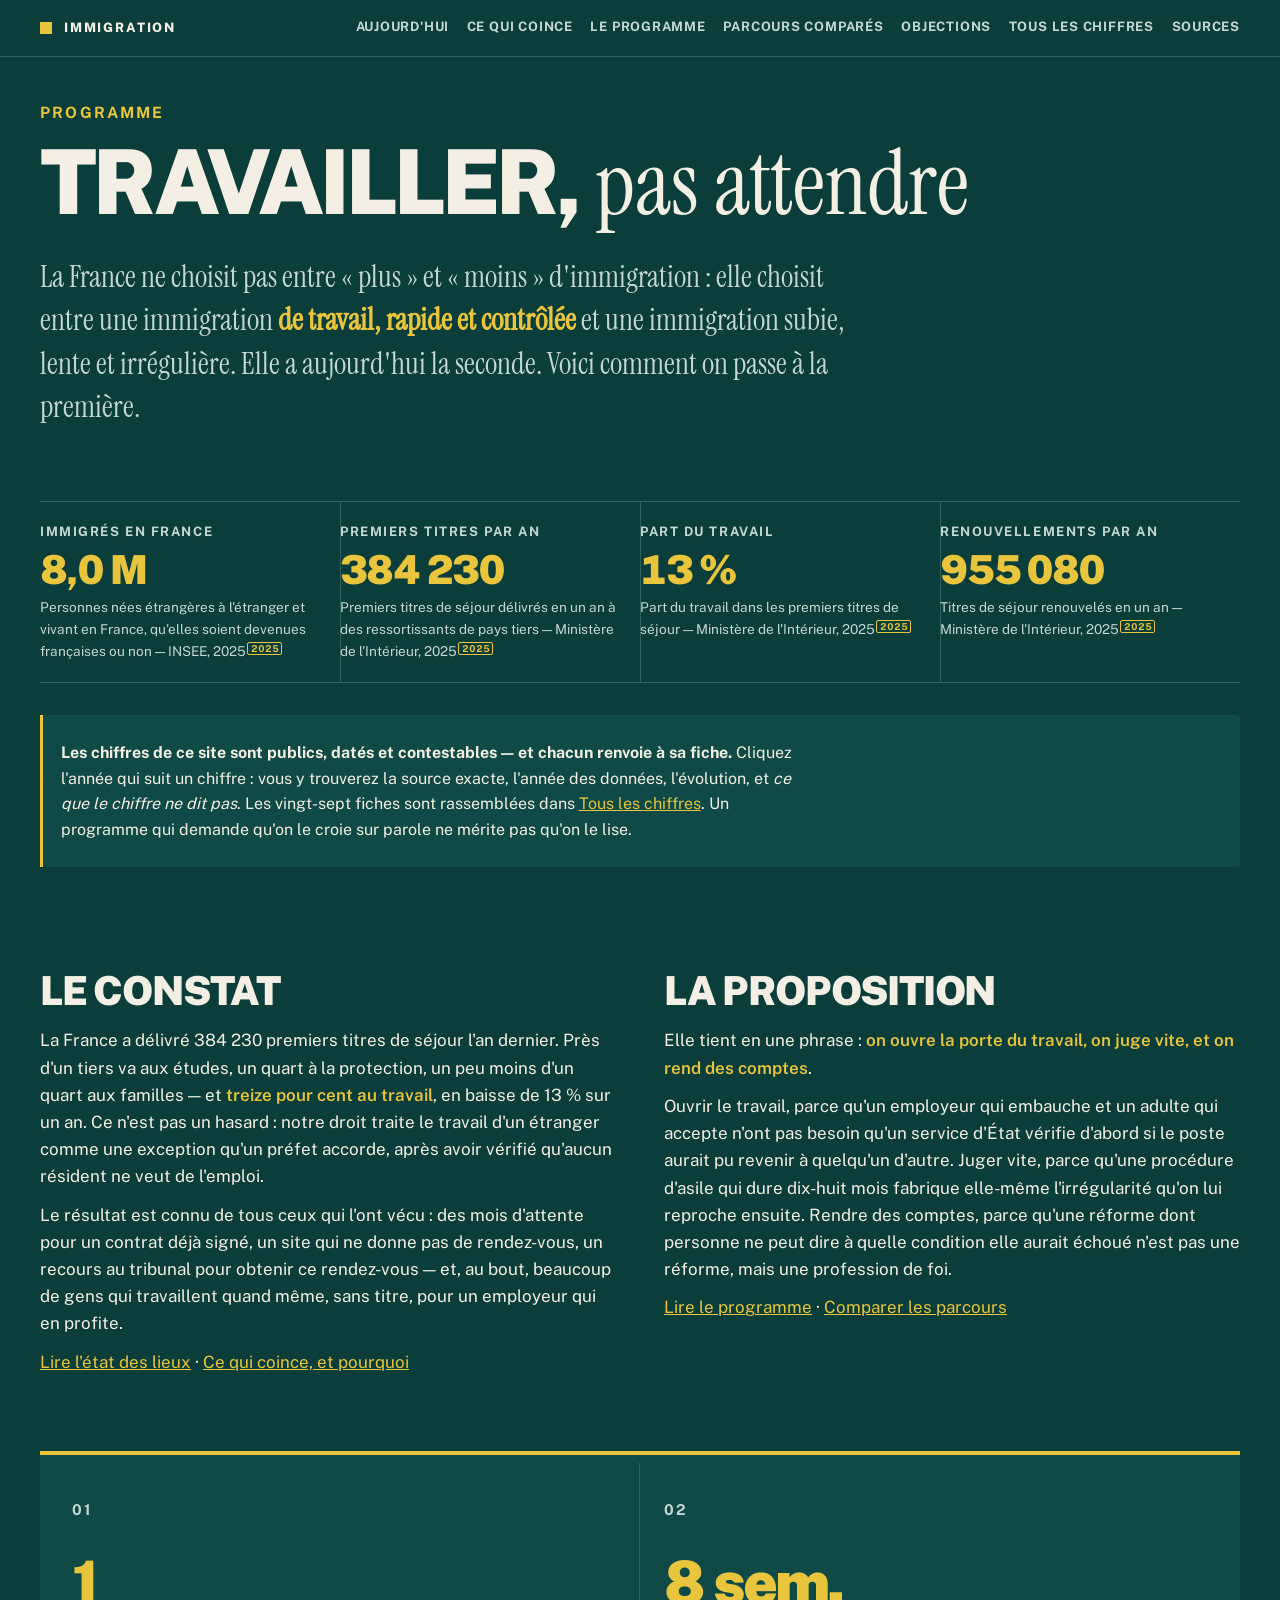
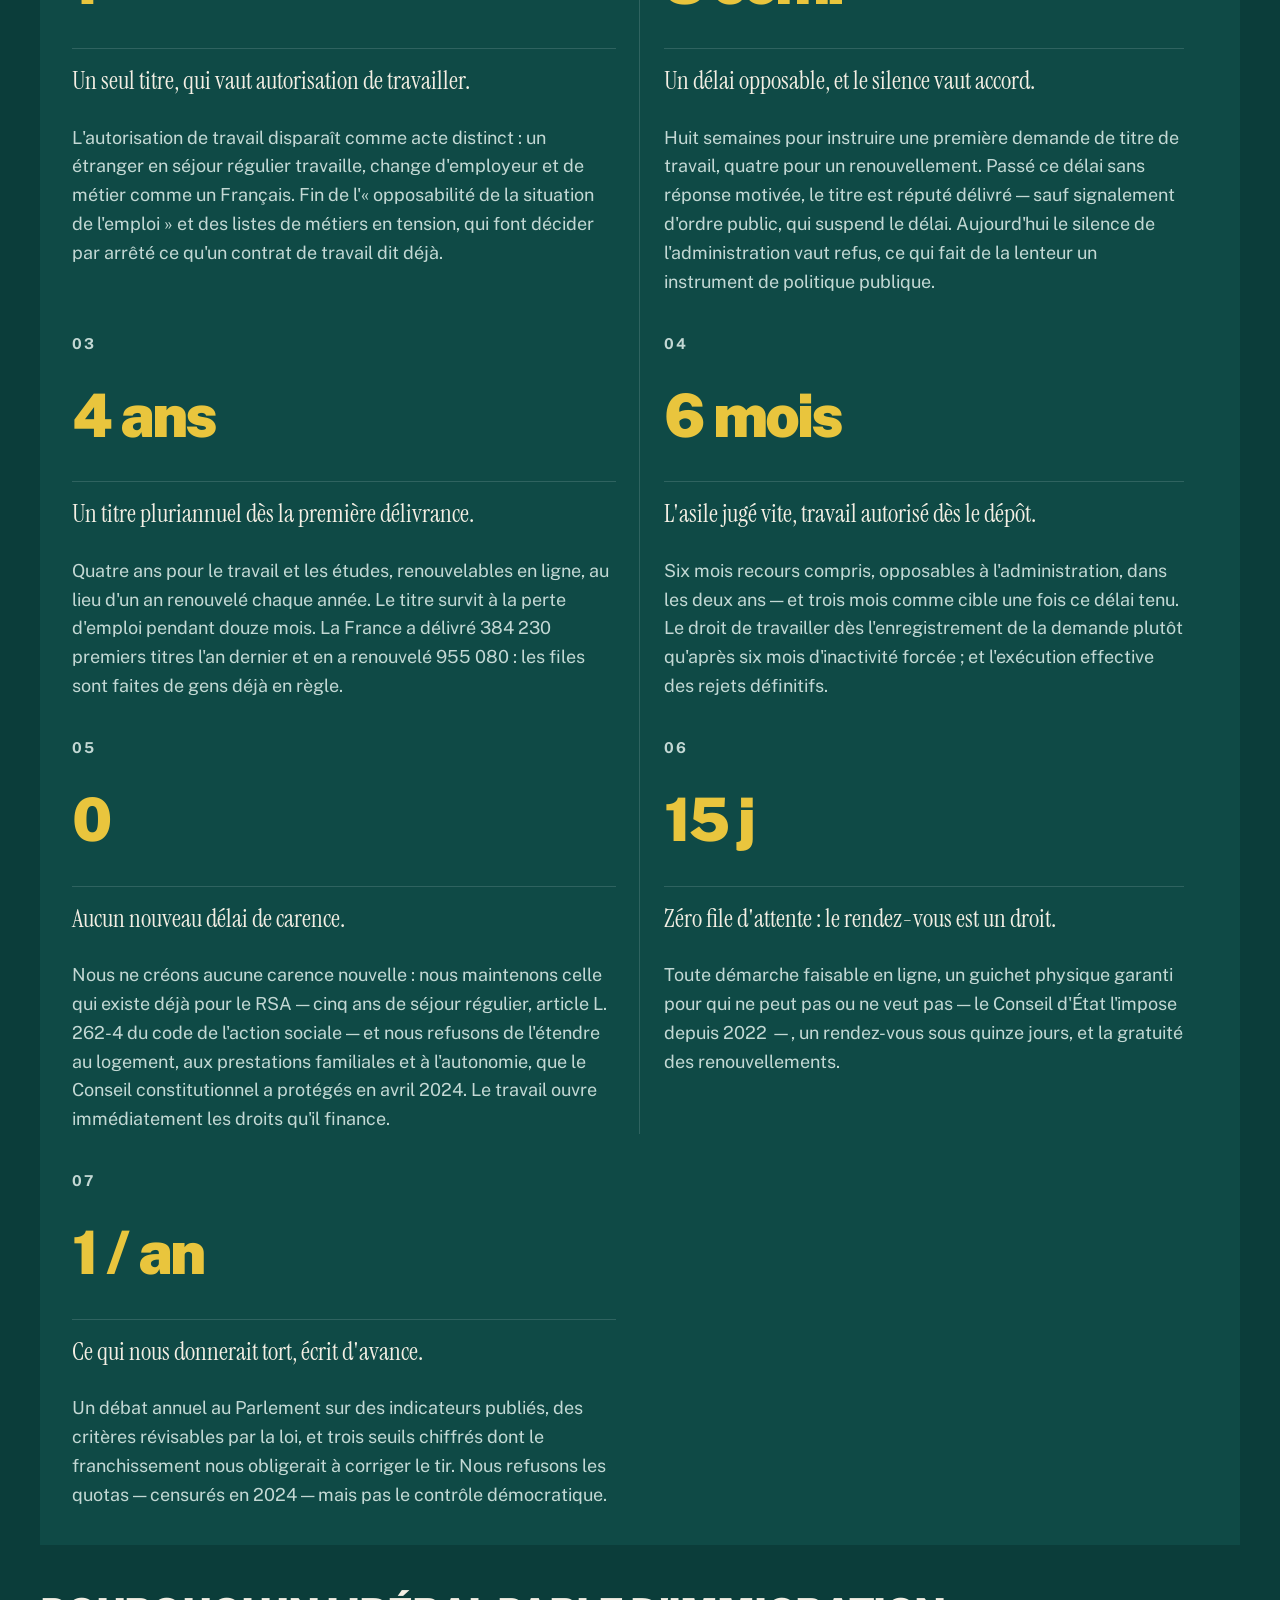
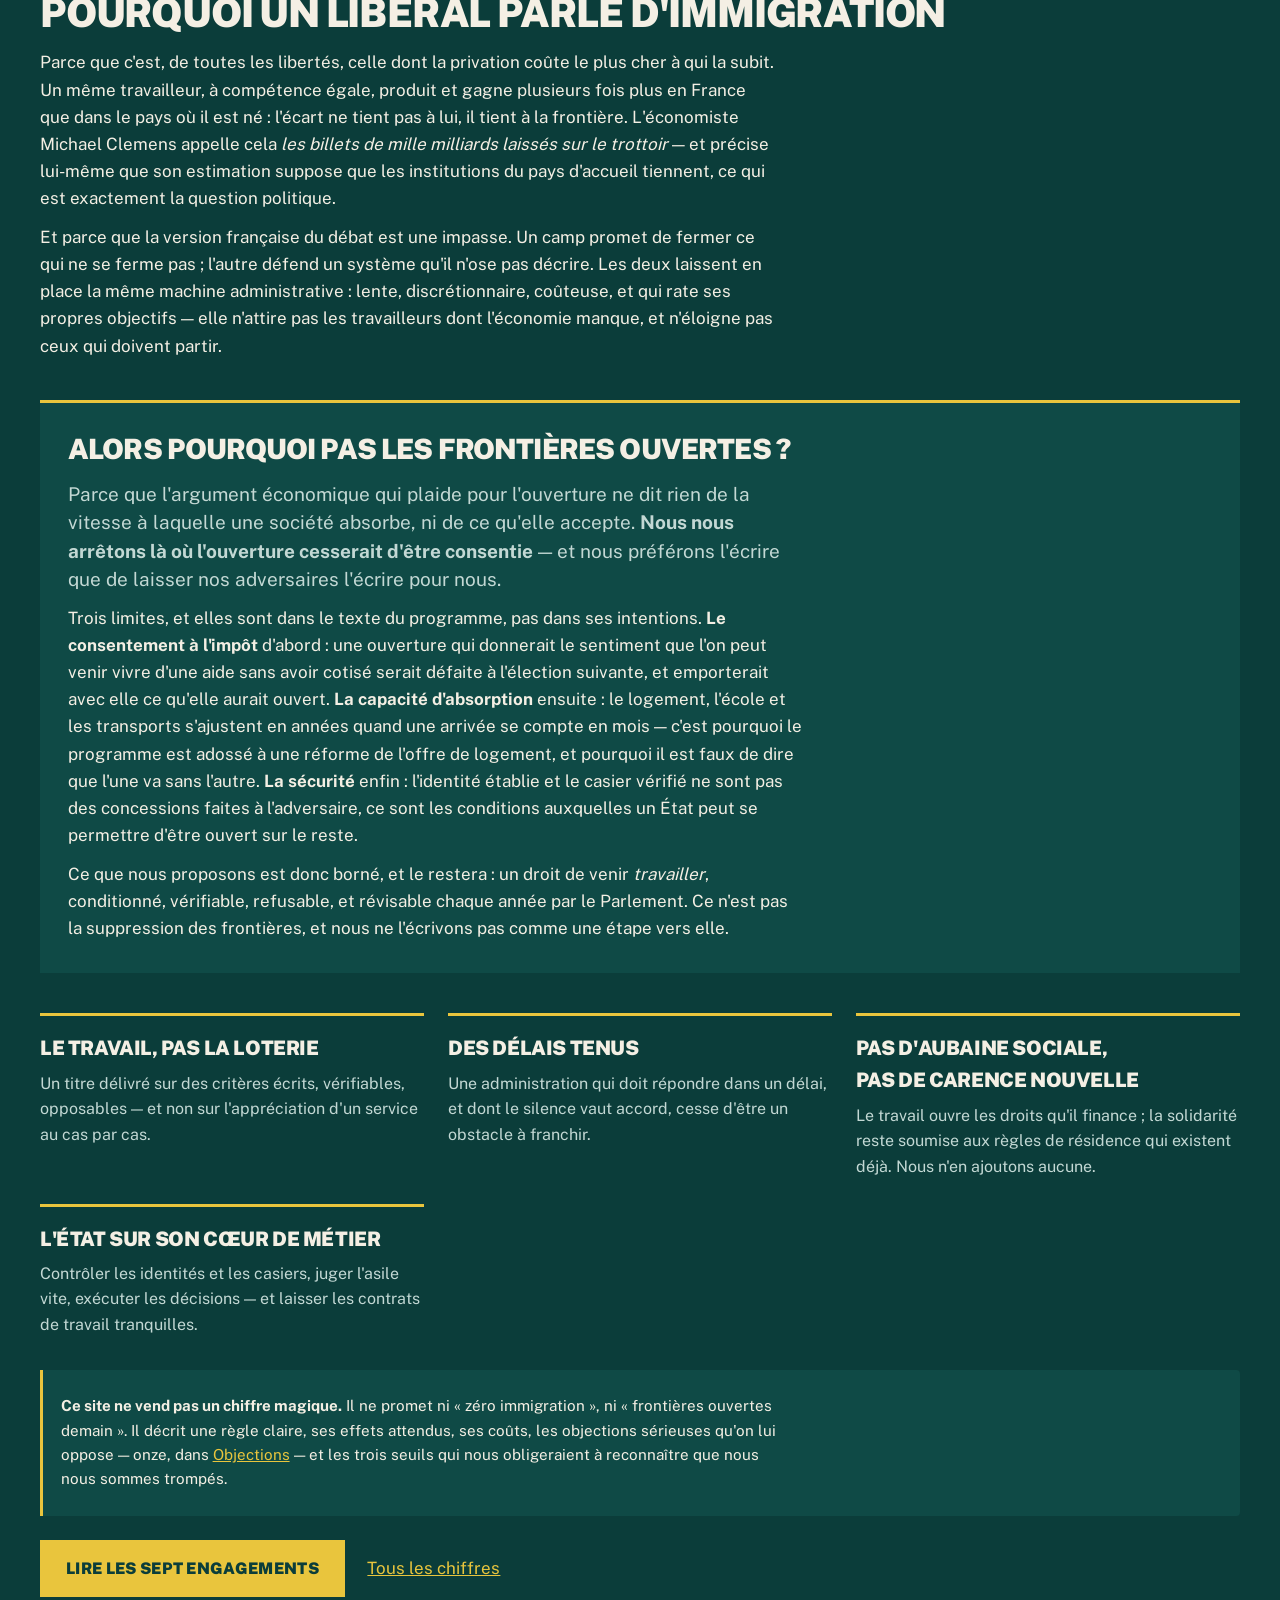
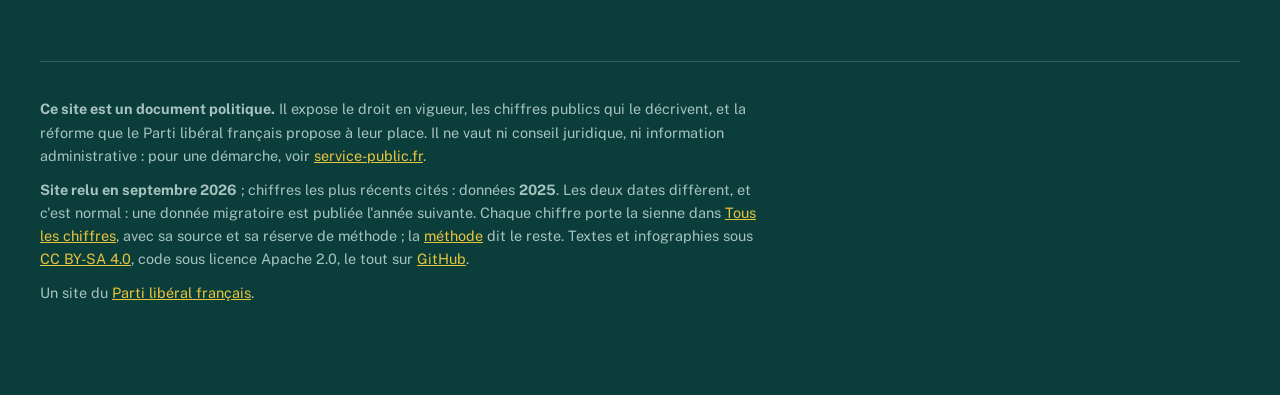
==== commit 8e2ab327: "Relecture adverse : refonder l'engagement 5, actualiser, et rendre des comptes Le site a été relu li" ====
--- a/index.html
+++ b/index.html
@@ -8,9 +8,9 @@
      deux. -->
 <meta name="theme-color" content="#0b3d3a">
 <title>Immigration — le programme du Parti libéral français</title>
-<meta name="description" content="Ce que fait la France en matière d&#x27;immigration, ce que cela produit, et l&#x27;alternative libérale : ouvrir le travail, garantir des délais, juger vite, et cesser de confondre venir travailler et vivre d&#x27;une aide.">
+<meta name="description" content="Ce que fait la France en matière d&#x27;immigration, ce que cela produit, et l&#x27;alternative libérale : ouvrir le travail, garantir des délais, juger vite, et rendre des comptes chaque année.">
 <meta property="og:title" content="Immigration — le programme du Parti libéral français">
-<meta property="og:description" content="Ce que fait la France en matière d&#x27;immigration, ce que cela produit, et l&#x27;alternative libérale : ouvrir le travail, garantir des délais, juger vite, et cesser de confondre venir travailler et vivre d&#x27;une aide.">
+<meta property="og:description" content="Ce que fait la France en matière d&#x27;immigration, ce que cela produit, et l&#x27;alternative libérale : ouvrir le travail, garantir des délais, juger vite, et rendre des comptes chaque année.">
 <meta property="og:type" content="website">
 <link rel="icon" href="moteur/icone.svg" type="image/svg+xml">
 <link rel="apple-touch-icon" href="moteur/icone.svg">
@@ -20,59 +20,62 @@
 <a class="evitement" href="#contenu">Aller au contenu</a>
 <header class="bandeau"><div class="interieur">
   <p class="nom"><a href="index.html"><svg class="icone" xmlns="http://www.w3.org/2000/svg" viewBox="0 0 24 24" fill="none" stroke="currentColor" stroke-width="2" stroke-linecap="round" stroke-linejoin="round" aria-hidden="true" focusable="false"><path d="M16 7h6v6"/><path d="m22 7-8.5 8.5-5-5L2 17"/></svg><span>Immigration</span></a></p>
-  <nav aria-label="Navigation principale"><span class="groupe"><span class="etiquette">Le constat</span><span class="liens"><a href="aujourdhui.html">Aujourd&#x27;hui</a><a href="blocages.html">Ce qui coince</a></span></span><span class="groupe"><span class="etiquette">La proposition</span><span class="liens"><a href="programme.html">Le programme</a><a href="parcours.html">Parcours comparés</a></span></span><span class="groupe"><span class="etiquette">Pour aller plus loin</span><span class="liens"><a href="objections.html">Objections</a><a href="sources.html">Sources</a></span></span></nav>
+  <nav aria-label="Navigation principale"><span class="groupe"><span class="etiquette">Le constat</span><span class="liens"><a href="aujourdhui.html">Aujourd&#x27;hui</a><a href="blocages.html">Ce qui coince</a></span></span><span class="groupe"><span class="etiquette">La proposition</span><span class="liens"><a href="programme.html">Le programme</a><a href="parcours.html">Parcours comparés</a></span></span><span class="groupe"><span class="etiquette">Pour aller plus loin</span><span class="liens"><a href="objections.html">Objections</a><a href="chiffres.html">Tous les chiffres</a><a href="sources.html">Sources</a></span></span></nav>
 </div></header>
 <main id="contenu" tabindex="-1">
-<div class="affiche"><p class="surtitre">Programme</p><h1>Travailler, <span class="serif">pas attendre</span></h1><p class="chapeau">La France ne choisit pas entre « plus » et « moins » d'immigration : elle choisit entre une immigration <strong class="cle-texte">de travail, rapide et contrôlée</strong> et une immigration subie, lente et irrégulière. Elle a aujourd'hui la seconde. Voici comment on passe à la première.</p></div><div class="fiches reperes"><div class="fiche"><div class="etiquette">Immigrés en France</div><div class="valeur">7,3 M</div><div class="precision">10,7 % de la population — INSEE, 2023</div></div><div class="fiche"><div class="etiquette">Premiers titres par an</div><div class="valeur">~330 000</div><div class="precision">dont un tiers d'étudiants, un sixième de travail — DGEF, 2023-2024</div></div><div class="fiche"><div class="etiquette">Part du travail</div><div class="valeur">≈ 17 %</div><div class="precision">des premiers titres : la France fait entrer peu par le travail</div></div><div class="fiche"><div class="etiquette">Décisions d&#x27;éloignement exécutées</div><div class="valeur">< 10 %</div><div class="precision">des obligations de quitter le territoire prononcées</div></div></div><div class="note resume"><p><strong>Les chiffres de cette page sont des ordres de grandeur publics, datés et sourcés.</strong> Ils viennent du ministère de l'Intérieur, de l'INSEE, de l'OFPRA, de la Cour des comptes et de l'OCDE ; chaque page cite les siens, et <a href="sources.html">Sources et méthode</a> les rassemble. Un chiffre d'immigration se périme vite : relisez la source avant de le citer.</p></div>
+<div class="affiche"><p class="surtitre">Programme</p><h1>Travailler, <span class="serif">pas attendre</span></h1><p class="chapeau">La France ne choisit pas entre « plus » et « moins » d'immigration : elle choisit entre une immigration <strong class="cle-texte">de travail, rapide et contrôlée</strong> et une immigration subie, lente et irrégulière. Elle a aujourd'hui la seconde. Voici comment on passe à la première.</p></div><div class="fiches reperes"><div class="fiche"><div class="etiquette">Immigrés en France</div><div class="valeur">8,0 M</div><div class="precision">Personnes nées étrangères à l&#x27;étranger et vivant en France, qu&#x27;elles soient devenues françaises ou non — INSEE, 2025<a class="renvoi" href="chiffres.html#c-immigres" title="Personnes nées étrangères à l&#x27;étranger et vivant en France, qu&#x27;elles soient devenues françaises ou non — INSEE, « L&#x27;essentiel sur… les immigrés et les étrangers », données 2025"><span class="hors-ecran">Source du chiffre, année des données : </span>2025</a></div></div><div class="fiche"><div class="etiquette">Premiers titres par an</div><div class="valeur">384 230</div><div class="precision">Premiers titres de séjour délivrés en un an à des ressortissants de pays tiers — Ministère de l&#x27;Intérieur, 2025<a class="renvoi" href="chiffres.html#c-premiers-titres" title="Premiers titres de séjour délivrés en un an à des ressortissants de pays tiers — Ministère de l&#x27;Intérieur, DGEF/DSED, « L&#x27;essentiel de l&#x27;immigration » — données 2025, données 2025"><span class="hors-ecran">Source du chiffre, année des données : </span>2025</a></div></div><div class="fiche"><div class="etiquette">Part du travail</div><div class="valeur">13 %</div><div class="precision">Part du travail dans les premiers titres de séjour — Ministère de l&#x27;Intérieur, 2025<a class="renvoi" href="chiffres.html#c-part-travail" title="Part du travail dans les premiers titres de séjour — Ministère de l&#x27;Intérieur, DGEF/DSED, « L&#x27;essentiel de l&#x27;immigration » — données 2025, données 2025"><span class="hors-ecran">Source du chiffre, année des données : </span>2025</a></div></div><div class="fiche"><div class="etiquette">Renouvellements par an</div><div class="valeur">955 080</div><div class="precision">Titres de séjour renouvelés en un an — Ministère de l&#x27;Intérieur, 2025<a class="renvoi" href="chiffres.html#c-renouvellements" title="Titres de séjour renouvelés en un an — Ministère de l&#x27;Intérieur, DGEF/DSED, « L&#x27;essentiel de l&#x27;immigration » — données 2025, données 2025"><span class="hors-ecran">Source du chiffre, année des données : </span>2025</a></div></div></div><div class="note resume"><p><strong>Les chiffres de ce site sont publics, datés et contestables — et chacun renvoie à sa fiche.</strong> Cliquez l'année qui suit un chiffre : vous y trouverez la source exacte, l'année des données, l'évolution, et <em>ce que le chiffre ne dit pas</em>. Les vingt-sept fiches sont rassemblées dans <a href="chiffres.html">Tous les chiffres</a>. Un programme qui demande qu'on le croie sur parole ne mérite pas qu'on le lise.</p></div>
 <div class="paire">
   <div>
     <h2>Le constat</h2>
-    <p>La France délivre environ 330 000 premiers titres de séjour par an. Un
-    tiers va aux études, un peu plus d'un quart aux familles, un huitième à la
-    protection — et <strong class="cle-texte">moins d'un sur six au
-    travail</strong>. Ce n'est pas un hasard : notre droit traite le travail
-    d'un étranger comme une exception qu'un préfet accorde, après avoir vérifié
-    qu'aucun résident ne veut de l'emploi.</p>
+    <p>La France a délivré 384 230 premiers titres de séjour l'an dernier. Près
+    d'un tiers va aux études, un quart à la protection, un peu moins d'un quart
+    aux familles — et <strong class="cle-texte">treize pour cent au
+    travail</strong>, en baisse de 13 % sur un an. Ce n'est pas un hasard :
+    notre droit traite le travail d'un étranger comme une exception qu'un
+    préfet accorde, après avoir vérifié qu'aucun résident ne veut de
+    l'emploi.</p>
     <p>Le résultat est connu de tous ceux qui l'ont vécu : des mois d'attente
-    pour un contrat déjà signé, des files nocturnes devant les préfectures, un
-    site qui ne donne pas de rendez-vous, un recours au tribunal pour obtenir
-    ce rendez-vous — et, au bout, beaucoup de gens qui travaillent quand même,
-    sans titre, pour un employeur qui en profite.</p>
+    pour un contrat déjà signé, un site qui ne donne pas de rendez-vous, un
+    recours au tribunal pour obtenir ce rendez-vous — et, au bout, beaucoup de
+    gens qui travaillent quand même, sans titre, pour un employeur qui en
+    profite.</p>
     <p><a href="aujourdhui.html">Lire l'état des lieux</a> ·
     <a href="blocages.html">Ce qui coince, et pourquoi</a></p>
   </div>
   <div>
     <h2>La proposition</h2>
     <p>Elle tient en une phrase : <strong class="cle-texte">on ouvre la porte du
-    travail, on ferme celle du guichet, et on juge vite</strong>.</p>
-    <p>Ouvrir le travail, parce qu'un contrat de travail entre deux adultes
-    consentants n'a pas à être autorisé par un tiers. Séparer l'accès au
-    travail de l'accès aux aides non contributives, parce que c'est la seule
-    objection sérieuse à l'ouverture, et qu'elle se traite par une règle de
-    résidence plutôt que par une frontière. Juger vite, parce qu'une procédure
-    d'asile qui dure deux ans fabrique elle-même l'irrégularité qu'on lui
-    reproche ensuite.</p>
+    travail, on juge vite, et on rend des comptes</strong>.</p>
+    <p>Ouvrir le travail, parce qu'un employeur qui embauche et un adulte qui
+    accepte n'ont pas besoin qu'un service d'État vérifie d'abord si le poste
+    aurait pu revenir à quelqu'un d'autre. Juger vite, parce qu'une procédure
+    d'asile qui dure dix-huit mois fabrique elle-même l'irrégularité qu'on lui
+    reproche ensuite. Rendre des comptes, parce qu'une réforme dont personne ne
+    peut dire à quelle condition elle aurait échoué n'est pas une réforme, mais
+    une profession de foi.</p>
     <p><a href="programme.html">Lire le programme</a> ·
     <a href="parcours.html">Comparer les parcours</a></p>
   </div>
 </div>
-<section class="engagements"><div class="grille"><div class="engagement"><p class="rang">01</p><p class="chiffre">1</p><p class="promesse">Un seul titre, qui vaut autorisation de travailler.</p><div class="detail">L'autorisation de travail disparaît comme acte distinct : un étranger en séjour régulier travaille, change d'employeur et de métier comme un Français. Fin de l'« opposabilité de la situation de l'emploi » et des listes de métiers en tension, qui font décider par arrêté ce qu'un contrat de travail dit déjà.</div></div><div class="engagement"><p class="rang">02</p><p class="chiffre">8 sem.</p><p class="promesse">Un délai opposable, et le silence vaut accord.</p><div class="detail">Huit semaines pour instruire une première demande de titre de travail, quatre pour un renouvellement. Passé ce délai sans réponse motivée, le titre est réputé délivré. Aujourd'hui le silence de l'administration vaut refus, ce qui fait de la lenteur un instrument de politique publique.</div></div><div class="engagement"><p class="rang">03</p><p class="chiffre">4 ans</p><p class="promesse">Un titre pluriannuel dès la première délivrance.</p><div class="detail">Quatre ans pour le travail et les études, renouvelables en ligne, au lieu d'un an renouvelé chaque année. Les files d'attente des préfectures sont pour l'essentiel faites de gens déjà en règle qui viennent le redemander.</div></div><div class="engagement"><p class="rang">04</p><p class="chiffre">3 mois</p><p class="promesse">L'asile jugé en trois mois, travail autorisé dès le dépôt.</p><div class="detail">Un délai de trois mois recours compris, avec les moyens qui vont avec ; le droit de travailler dès l'enregistrement de la demande plutôt qu'après six mois d'inactivité forcée ; et l'éloignement effectif de ceux dont la demande est définitivement rejetée.</div></div><div class="engagement"><p class="rang">05</p><p class="chiffre">5 ans</p><p class="promesse">Le travail, pas le guichet : les aides après cinq ans.</p><div class="detail">Les prestations non contributives — celles qu'on touche sans avoir cotisé — sont ouvertes après cinq ans de résidence régulière. Restent immédiats : les soins urgents, l'école des enfants, et les droits des réfugiés statutaires, qui relèvent de la protection et non de l'immigration de travail.</div></div><div class="engagement"><p class="rang">06</p><p class="chiffre">0</p><p class="promesse">Zéro file d'attente : le rendez-vous est un droit.</p><div class="detail">Toute démarche en ligne de bout en bout, un rendez-vous garanti sous quinze jours quand la présence physique est nécessaire, et la gratuité des renouvellements. Le contentieux des étrangers, qui occupe environ quatre affaires sur dix devant les tribunaux administratifs, est d'abord un contentieux de procédure.</div></div></div></section>
+<section class="engagements"><div class="grille"><div class="engagement"><p class="rang">01</p><p class="chiffre">1</p><p class="promesse">Un seul titre, qui vaut autorisation de travailler.</p><div class="detail">L'autorisation de travail disparaît comme acte distinct : un étranger en séjour régulier travaille, change d'employeur et de métier comme un Français. Fin de l'« opposabilité de la situation de l'emploi » et des listes de métiers en tension, qui font décider par arrêté ce qu'un contrat de travail dit déjà.</div></div><div class="engagement"><p class="rang">02</p><p class="chiffre">8 sem.</p><p class="promesse">Un délai opposable, et le silence vaut accord.</p><div class="detail">Huit semaines pour instruire une première demande de titre de travail, quatre pour un renouvellement. Passé ce délai sans réponse motivée, le titre est réputé délivré — sauf signalement d'ordre public, qui suspend le délai. Aujourd'hui le silence de l'administration vaut refus, ce qui fait de la lenteur un instrument de politique publique.</div></div><div class="engagement"><p class="rang">03</p><p class="chiffre">4 ans</p><p class="promesse">Un titre pluriannuel dès la première délivrance.</p><div class="detail">Quatre ans pour le travail et les études, renouvelables en ligne, au lieu d'un an renouvelé chaque année. Le titre survit à la perte d'emploi pendant douze mois. La France a délivré 384 230 premiers titres l'an dernier et en a renouvelé 955 080 : les files sont faites de gens déjà en règle.</div></div><div class="engagement"><p class="rang">04</p><p class="chiffre">6 mois</p><p class="promesse">L'asile jugé vite, travail autorisé dès le dépôt.</p><div class="detail">Six mois recours compris, opposables à l'administration, dans les deux ans — et trois mois comme cible une fois ce délai tenu. Le droit de travailler dès l'enregistrement de la demande plutôt qu'après six mois d'inactivité forcée ; et l'exécution effective des rejets définitifs.</div></div><div class="engagement"><p class="rang">05</p><p class="chiffre">0</p><p class="promesse">Aucun nouveau délai de carence.</p><div class="detail">Nous ne créons aucune carence nouvelle : nous maintenons celle qui existe déjà pour le RSA — cinq ans de séjour régulier, article L. 262-4 du code de l'action sociale — et nous refusons de l'étendre au logement, aux prestations familiales et à l'autonomie, que le Conseil constitutionnel a protégés en avril 2024. Le travail ouvre immédiatement les droits qu'il finance.</div></div><div class="engagement"><p class="rang">06</p><p class="chiffre">15 j</p><p class="promesse">Zéro file d'attente : le rendez-vous est un droit.</p><div class="detail">Toute démarche faisable en ligne, un guichet physique garanti pour qui ne peut pas ou ne veut pas — le Conseil d'État l'impose depuis 2022 —, un rendez-vous sous quinze jours, et la gratuité des renouvellements.</div></div><div class="engagement"><p class="rang">07</p><p class="chiffre">1 / an</p><p class="promesse">Ce qui nous donnerait tort, écrit d'avance.</p><div class="detail">Un débat annuel au Parlement sur des indicateurs publiés, des critères révisables par la loi, et trois seuils chiffrés dont le franchissement nous obligerait à corriger le tir. Nous refusons les quotas — censurés en 2024 — mais pas le contrôle démocratique.</div></div></div></section>
 <h2 id="pourquoi">Pourquoi un libéral parle d'immigration</h2>
 <p>Parce que c'est, de toutes les libertés, celle dont la privation coûte le
 plus cher à qui la subit. Un même travailleur, à compétence égale, produit et
 gagne plusieurs fois plus en France que dans le pays où il est né : l'écart ne
 tient pas à lui, il tient à la frontière. L'économiste Michael Clemens appelle
-cela « les billets de mille laissés sur le trottoir ».</p>
+cela <em>les billets de mille milliards laissés sur le trottoir</em> — et
+précise lui-même que son estimation suppose que les institutions du pays
+d'accueil tiennent, ce qui est exactement la question politique.</p>
 <p>Et parce que la version française du débat est une impasse. Un camp promet
 de fermer ce qui ne se ferme pas ; l'autre défend un système qu'il n'ose pas
 décrire. Les deux laissent en place la même machine administrative : lente,
 discrétionnaire, coûteuse, et qui rate ses propres objectifs — elle n'attire
 pas les travailleurs dont l'économie manque, et n'éloigne pas ceux qui doivent
 partir.</p>
-<div class="points"><div class="point"><h3>Le travail, pas la loterie</h3><p>Un titre délivré sur des critères écrits, vérifiables, opposables — et non sur l'appréciation d'un service au cas par cas.</p></div><div class="point"><h3>Des délais tenus</h3><p>Une administration qui doit répondre dans un délai, et dont le silence vaut accord, cesse d'être un obstacle à franchir.</p></div><div class="point"><h3>Pas d&#x27;aubaine sociale</h3><p>Les prestations non contributives après cinq ans de résidence : l'objection de Milton Friedman se traite par cette règle-là.</p></div><div class="point"><h3>L&#x27;État sur son cœur de métier</h3><p>Contrôler les identités et les casiers, juger l'asile vite, exécuter les décisions — et laisser les contrats de travail tranquilles.</p></div></div><div class="note"><p><strong>Ce site ne vend pas un chiffre magique.</strong> Il ne promet ni « zéro immigration », ni « frontières ouvertes demain ». Il décrit une règle claire, ses effets attendus, ses coûts, et les objections sérieuses qu'on lui oppose — avec leurs réponses, dans <a href="objections.html">Objections</a>.</p></div>
+<section class="cle" id="limites"><h3>Alors pourquoi pas les frontières ouvertes ?</h3><p class="reponse">Parce que l'argument économique qui plaide pour l'ouverture ne dit rien de la vitesse à laquelle une société absorbe, ni de ce qu'elle accepte. <strong>Nous nous arrêtons là où l'ouverture cesserait d'être consentie</strong> — et nous préférons l'écrire que de laisser nos adversaires l'écrire pour nous.</p><p>Trois limites, et elles sont dans le texte du programme, pas dans ses intentions. <strong>Le consentement à l'impôt</strong> d'abord : une ouverture qui donnerait le sentiment que l'on peut venir vivre d'une aide sans avoir cotisé serait défaite à l'élection suivante, et emporterait avec elle ce qu'elle aurait ouvert. <strong>La capacité d'absorption</strong> ensuite : le logement, l'école et les transports s'ajustent en années quand une arrivée se compte en mois — c'est pourquoi le programme est adossé à une réforme de l'offre de logement, et pourquoi il est faux de dire que l'une va sans l'autre. <strong>La sécurité</strong> enfin : l'identité établie et le casier vérifié ne sont pas des concessions faites à l'adversaire, ce sont les conditions auxquelles un État peut se permettre d'être ouvert sur le reste.</p><p>Ce que nous proposons est donc borné, et le restera : un droit de venir <em>travailler</em>, conditionné, vérifiable, refusable, et révisable chaque année par le Parlement. Ce n'est pas la suppression des frontières, et nous ne l'écrivons pas comme une étape vers elle.</p></section><div class="points"><div class="point"><h3>Le travail, pas la loterie</h3><p>Un titre délivré sur des critères écrits, vérifiables, opposables — et non sur l'appréciation d'un service au cas par cas.</p></div><div class="point"><h3>Des délais tenus</h3><p>Une administration qui doit répondre dans un délai, et dont le silence vaut accord, cesse d'être un obstacle à franchir.</p></div><div class="point"><h3>Pas d&#x27;aubaine sociale, pas de carence nouvelle</h3><p>Le travail ouvre les droits qu'il finance ; la solidarité reste soumise aux règles de résidence qui existent déjà. Nous n'en ajoutons aucune.</p></div><div class="point"><h3>L&#x27;État sur son cœur de métier</h3><p>Contrôler les identités et les casiers, juger l'asile vite, exécuter les décisions — et laisser les contrats de travail tranquilles.</p></div></div><div class="note"><p><strong>Ce site ne vend pas un chiffre magique.</strong> Il ne promet ni « zéro immigration », ni « frontières ouvertes demain ». Il décrit une règle claire, ses effets attendus, ses coûts, les objections sérieuses qu'on lui oppose — onze, dans <a href="objections.html">Objections</a> — et les trois seuils qui nous obligeraient à reconnaître que nous nous sommes trompés.</p></div>
 <div class="actions">
-  <a class="bouton" href="programme.html">Lire les six engagements</a>
-  <a href="sources.html">Sources et méthode</a>
+  <a class="bouton" href="programme.html">Lire les sept engagements</a>
+  <a href="chiffres.html">Tous les chiffres</a>
 </div>
 
 </main>
@@ -82,9 +85,12 @@
   Parti libéral français propose à leur place. Il ne vaut ni conseil
   juridique, ni information administrative : pour une démarche, voir
   <a href="https://www.service-public.fr/particuliers/vosdroits/N110">service-public.fr</a>.</p>
-  <p>Chiffres arrêtés en septembre 2026, sources publiques citées page par page et
-  rassemblées dans <a href="sources.html">Sources et méthode</a> — les relire
-  avant de citer un chiffre. Textes et infographies sous
+  <p><strong>Site relu en septembre 2026</strong> ; chiffres les plus récents
+  cités : données <strong>2025</strong>. Les deux dates diffèrent, et
+  c'est normal : une donnée migratoire est publiée l'année suivante. Chaque
+  chiffre porte la sienne dans <a href="chiffres.html">Tous les chiffres</a>,
+  avec sa source et sa réserve de méthode ; la
+  <a href="sources.html">méthode</a> dit le reste. Textes et infographies sous
   <a href="https://creativecommons.org/licenses/by-sa/4.0/deed.fr">CC BY-SA 4.0</a>,
   code sous licence Apache 2.0, le tout sur <a href="https://github.com/g-pliberal/immigration">GitHub</a>.</p>
   <p class="retour-site">Un site du
--- a/moteur/style.css
+++ b/moteur/style.css
@@ -1857,3 +1857,91 @@
    d'un paragraphe. */
 ul.serree { margin: 0.5rem 0; padding-left: 1.2rem; }
 ul.serree li { margin: 0.35rem 0; }
+
+/* Le renvoi qui suit un chiffre : l'année de ses données, cliquable, qui mène
+   à sa fiche dans `chiffres.html`. Il doit se voir sans casser la ligne — un
+   lecteur qui ne le cherche pas ne doit pas buter dessus, un lecteur qui
+   conteste le chiffre doit le trouver du premier coup d'œil. */
+.renvoi {
+  font-size: 0.7em; font-weight: 700; font-variant-numeric: tabular-nums;
+  vertical-align: 0.4em; margin-left: 0.15em; padding: 0 0.25em;
+  text-decoration: none; border-bottom: none;
+  border: 1px solid currentColor; border-radius: 2px; white-space: nowrap;
+}
+.renvoi:hover, .renvoi:focus-visible { background: var(--or); color: var(--fond); }
+.creme .renvoi { color: var(--sur-creme-accent); }
+/* Un chiffre appelé au registre : chasse fixe, pour que deux chiffres
+   superposés dans deux paragraphes s'alignent. */
+.nombre { font-variant-numeric: tabular-nums; font-weight: 700; }
+
+/* La page « Tous les chiffres » : une fiche par chiffre, en grille. Chaque
+   fiche se découpe — une capture d'une seule fiche doit rester complète et
+   compréhensible hors du site, réserve de méthode comprise. */
+.chiffres-grille {
+  display: grid; gap: clamp(1rem, 2.5vw, 1.75rem); margin: 1.5rem 0 2.5rem;
+  grid-template-columns: repeat(auto-fit, minmax(min(22rem, 100%), 1fr));
+}
+.chiffre-fiche {
+  border: 1px solid var(--trait-champ); border-top: 4px solid var(--or);
+  padding: clamp(1rem, 3vw, 1.5rem); background: var(--fond-carte);
+}
+.chiffre-fiche > .valeur {
+  margin: 0 0 0.75rem; font-size: clamp(1.75rem, 5vw, 2.5rem);
+  font-weight: 900; letter-spacing: -0.04em; line-height: 1;
+  color: var(--or); font-variant-numeric: tabular-nums;
+}
+.chiffre-fiche .gloses { margin: 0; }
+.chiffre-fiche .note { margin-top: 1rem; }
+/* La cible d'un renvoi : un liseré le temps que l'œil trouve la fiche qu'il
+   vient de demander. Sans cela, arriver sur une grille de vingt-sept fiches
+   identiques ne dit pas laquelle on cherchait. */
+.chiffre-fiche:target { outline: 3px solid var(--or); outline-offset: 4px; }
+
+/* ==========================================================================
+   LE COMPARATEUR À TROIS COLONNES
+   --------------------------------------------------------------------------
+   Une mesure et une promesse ne se comparent pas sans qu'on le dise. Les
+   barres PLEINES sont des délais constatés ; les barres HACHURÉES sont des
+   délais qu'un texte promet — celui d'aujourd'hui au milieu, celui que nous
+   proposons à droite. La distinction ne repose pas sur la seule couleur : la
+   légende l'écrit, et chaque étape porte sa durée en toutes lettres.
+   ========================================================================== */
+.parcours.trois {
+  grid-template-columns: repeat(auto-fit, minmax(min(16rem, 100%), 1fr));
+}
+.barre.constate > span { background: var(--actuel); }
+/* Le hachurage : la couleur reste celle de la charte, le motif dit « promis ».
+   `repeating-linear-gradient` plutôt qu'une image — rien à télécharger, et le
+   motif suit la couleur si la charte change. */
+.barre.garanti > span,
+.barre.promesse > span {
+  background-image: repeating-linear-gradient(135deg,
+    rgba(11, 61, 58, 0.55) 0 4px, transparent 4px 8px);
+}
+.barre.garanti > span { background-color: var(--retroactif-employeur); }
+.barre.promesse > span { background-color: var(--liberal); }
+/* Une étape sans terme : la barre occupe toute l'échelle et s'efface vers la
+   droite. C'est l'argument central de la colonne du milieu — aujourd'hui, la
+   loi ne promet pas un délai long, elle n'en promet aucun. */
+.barre.sans-terme > span {
+  -webkit-mask-image: linear-gradient(to right, #000 55%, transparent);
+  mask-image: linear-gradient(to right, #000 55%, transparent);
+}
+.parcours .etapes > li.sans-terme .duree { font-style: italic; }
+/* La légende des motifs, au-dessus du comparateur : elle doit être lue avant
+   les barres, pas après. */
+.legende-barres {
+  display: flex; flex-wrap: wrap; gap: 0.5rem 1.5rem;
+  margin: 1rem 0 0; padding: 0; list-style: none;
+  font-size: 0.9rem; color: var(--sur-creme-doux);
+}
+.legende-barres > li { display: flex; align-items: center; gap: 0.5rem; }
+.legende-barres .temoin {
+  flex: none; width: 2.25rem; height: 10px; border: 1px solid var(--creme-trait);
+}
+.legende-barres .temoin.constate { background: var(--actuel); }
+.legende-barres .temoin.garanti {
+  background-color: var(--retroactif-employeur);
+  background-image: repeating-linear-gradient(135deg,
+    rgba(11, 61, 58, 0.55) 0 4px, transparent 4px 8px);
+}
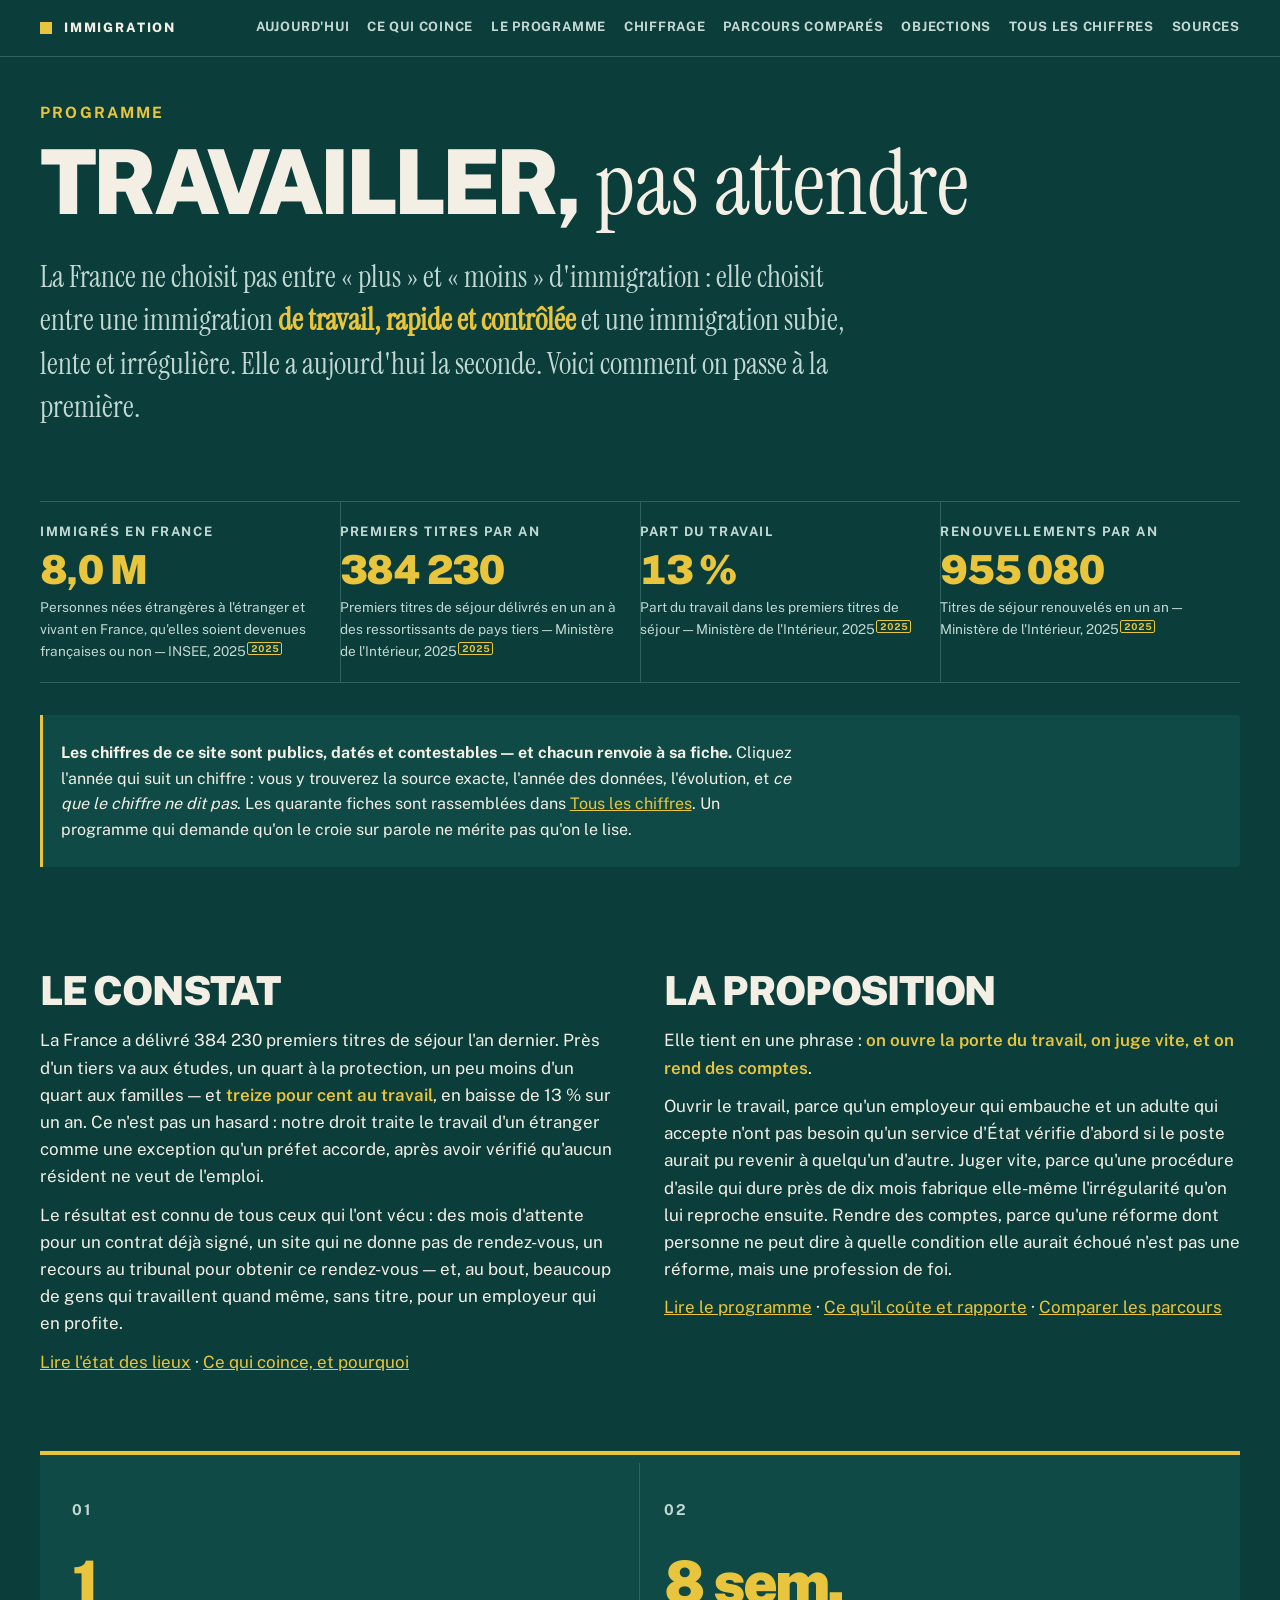
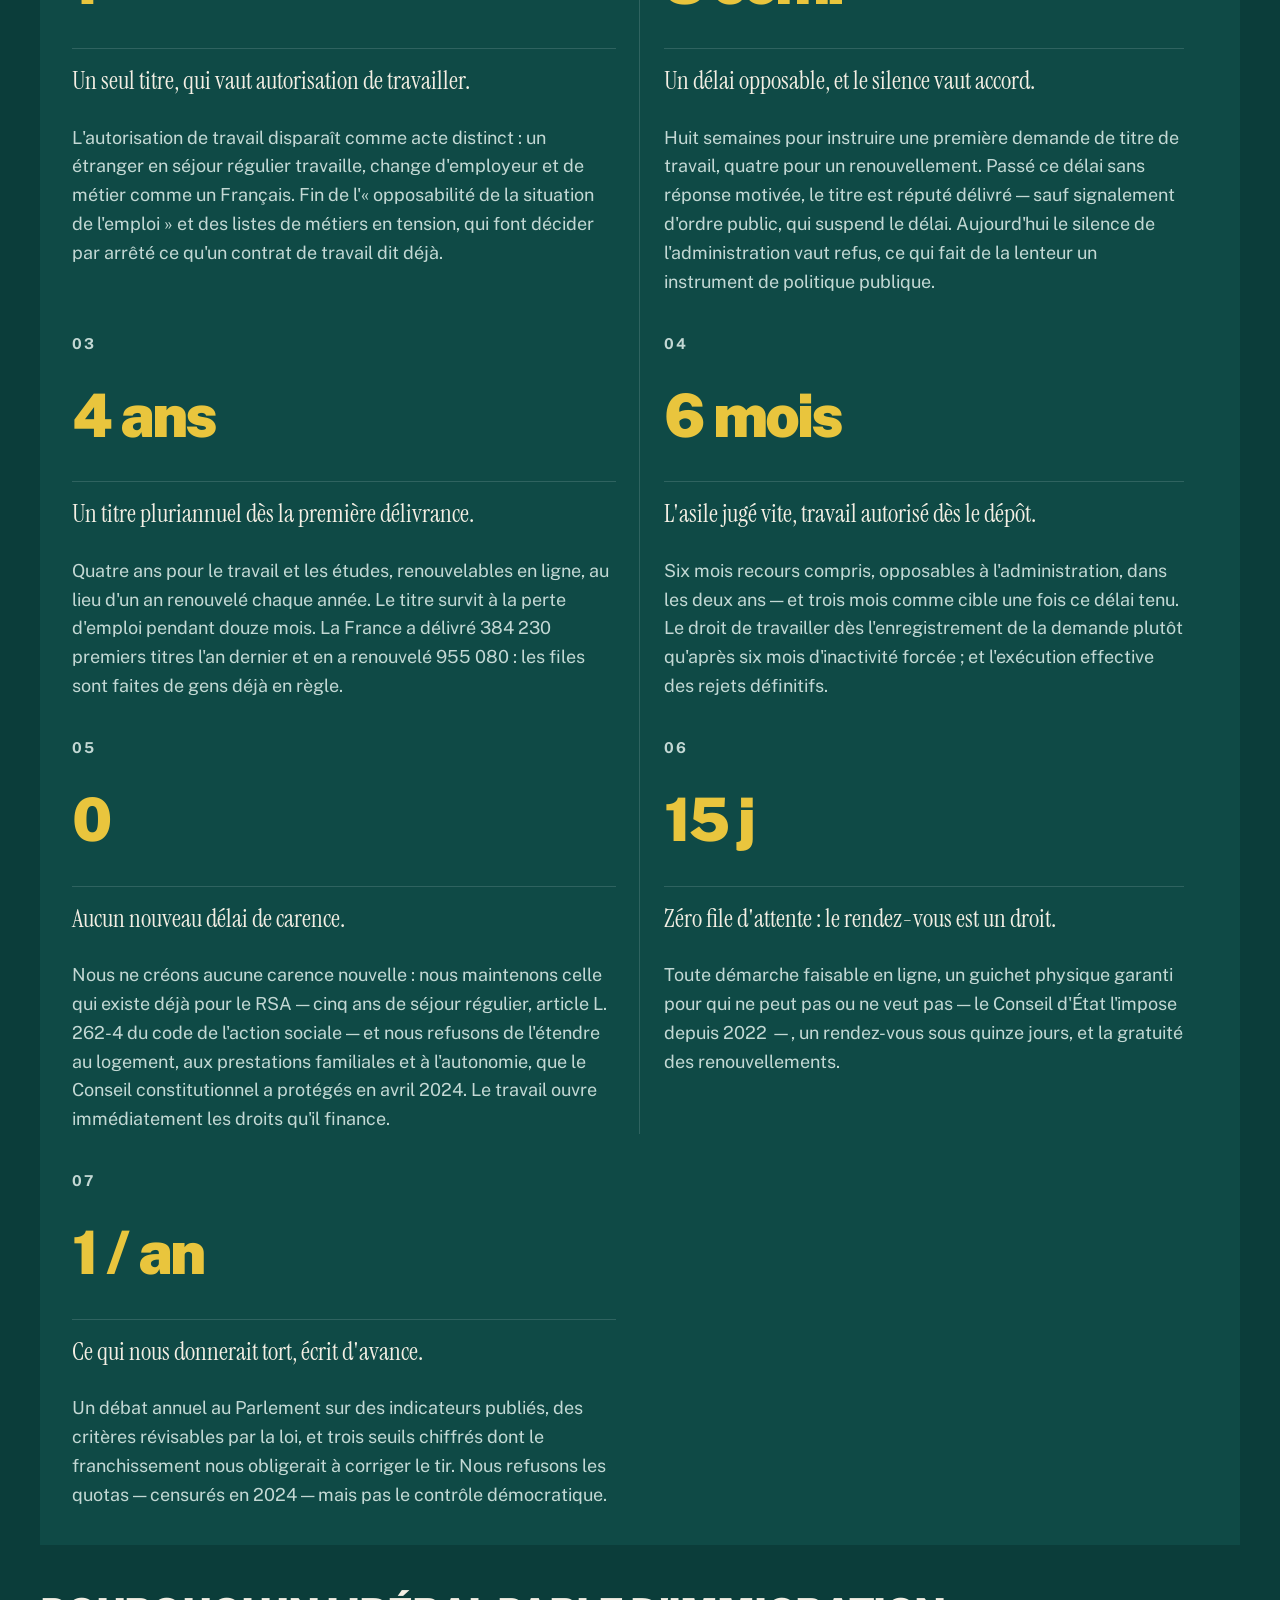
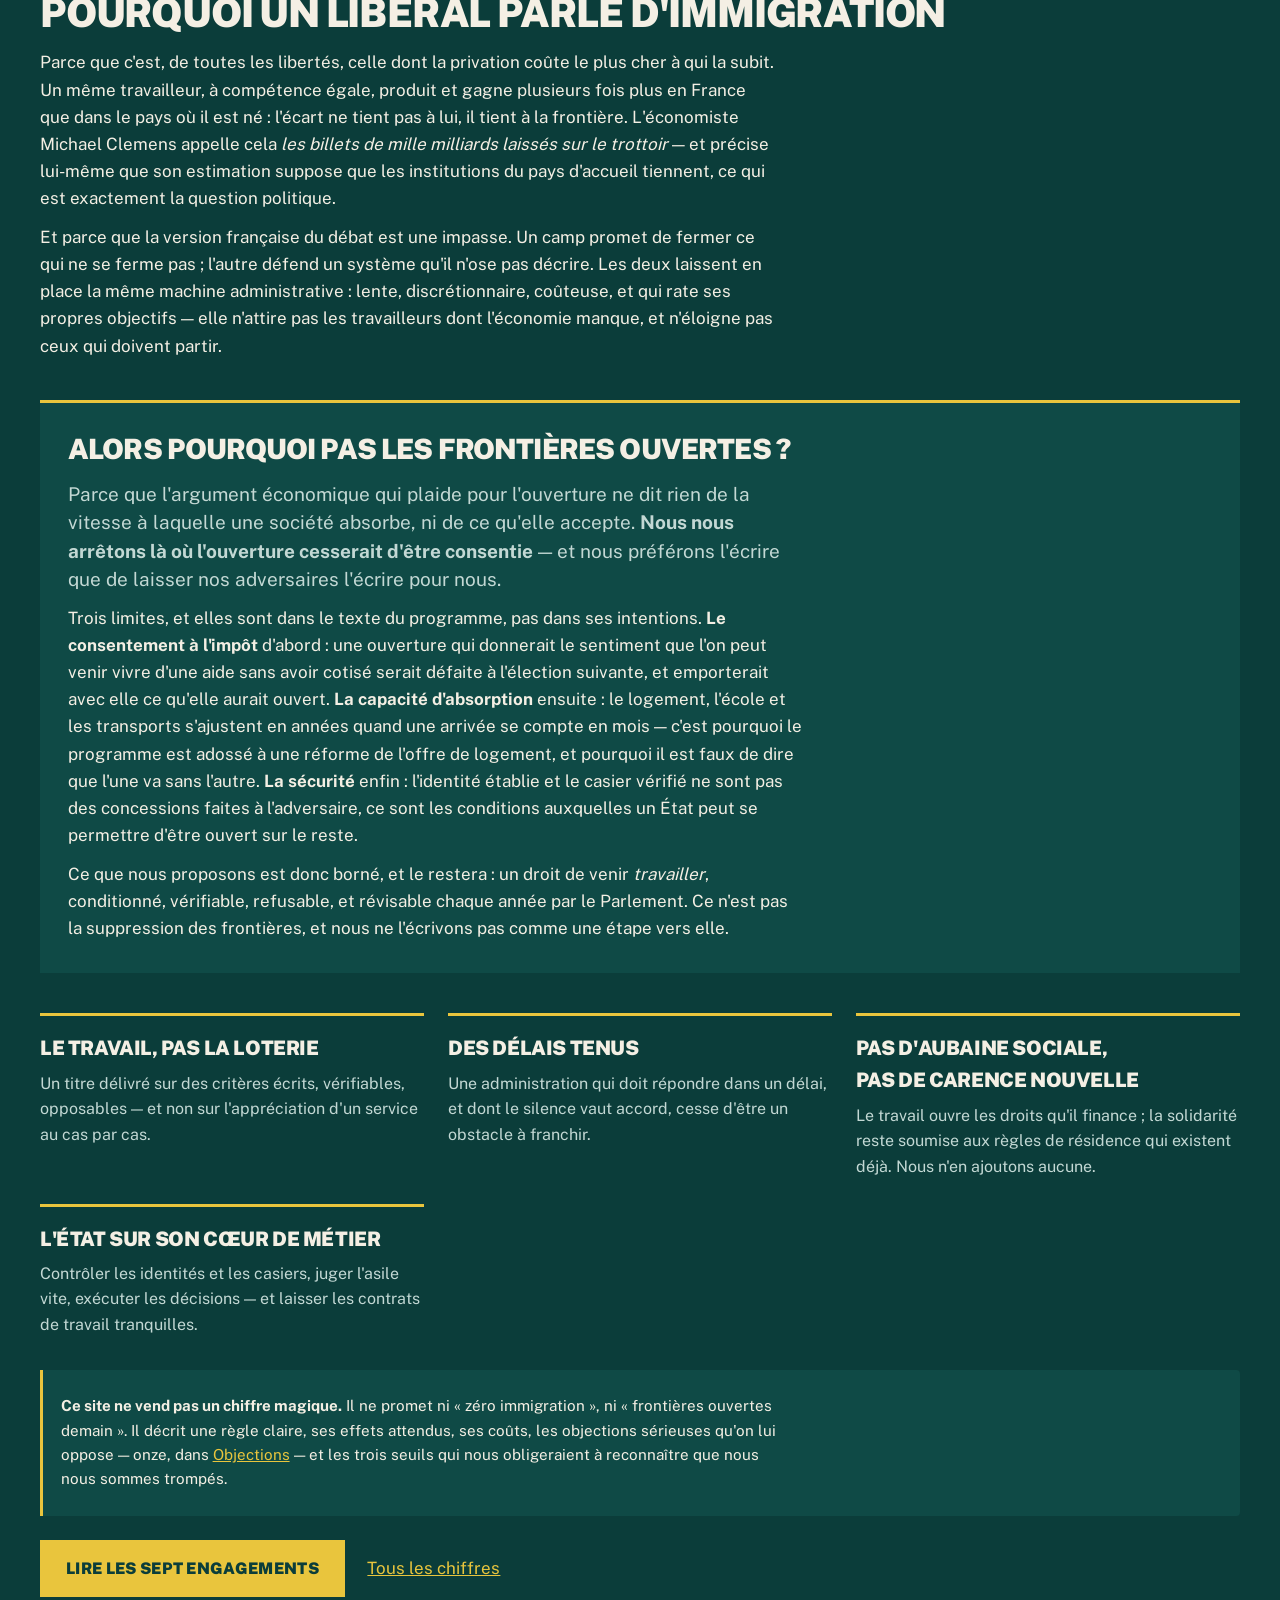
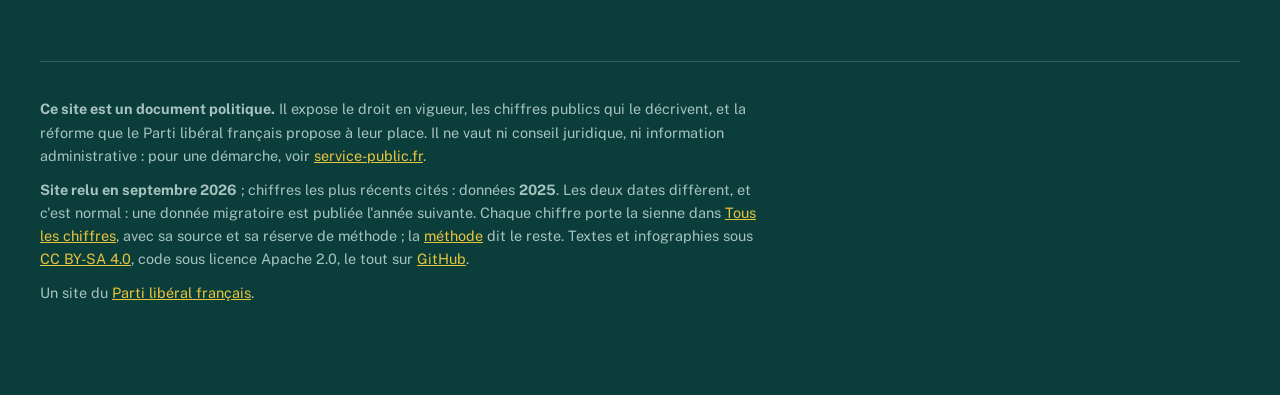
==== commit 4b15cc3c: "Chiffrage calculé : les plus et les moins du programme, face à aujourd'hui Le chiffrage était un tab" ====
--- a/index.html
+++ b/index.html
@@ -20,10 +20,10 @@
 <a class="evitement" href="#contenu">Aller au contenu</a>
 <header class="bandeau"><div class="interieur">
   <p class="nom"><a href="index.html"><svg class="icone" xmlns="http://www.w3.org/2000/svg" viewBox="0 0 24 24" fill="none" stroke="currentColor" stroke-width="2" stroke-linecap="round" stroke-linejoin="round" aria-hidden="true" focusable="false"><path d="M16 7h6v6"/><path d="m22 7-8.5 8.5-5-5L2 17"/></svg><span>Immigration</span></a></p>
-  <nav aria-label="Navigation principale"><span class="groupe"><span class="etiquette">Le constat</span><span class="liens"><a href="aujourdhui.html">Aujourd&#x27;hui</a><a href="blocages.html">Ce qui coince</a></span></span><span class="groupe"><span class="etiquette">La proposition</span><span class="liens"><a href="programme.html">Le programme</a><a href="parcours.html">Parcours comparés</a></span></span><span class="groupe"><span class="etiquette">Pour aller plus loin</span><span class="liens"><a href="objections.html">Objections</a><a href="chiffres.html">Tous les chiffres</a><a href="sources.html">Sources</a></span></span></nav>
+  <nav aria-label="Navigation principale"><span class="groupe"><span class="etiquette">Le constat</span><span class="liens"><a href="aujourdhui.html">Aujourd&#x27;hui</a><a href="blocages.html">Ce qui coince</a></span></span><span class="groupe"><span class="etiquette">La proposition</span><span class="liens"><a href="programme.html">Le programme</a><a href="chiffrage.html">Chiffrage</a><a href="parcours.html">Parcours comparés</a></span></span><span class="groupe"><span class="etiquette">Pour aller plus loin</span><span class="liens"><a href="objections.html">Objections</a><a href="chiffres.html">Tous les chiffres</a><a href="sources.html">Sources</a></span></span></nav>
 </div></header>
 <main id="contenu" tabindex="-1">
-<div class="affiche"><p class="surtitre">Programme</p><h1>Travailler, <span class="serif">pas attendre</span></h1><p class="chapeau">La France ne choisit pas entre « plus » et « moins » d'immigration : elle choisit entre une immigration <strong class="cle-texte">de travail, rapide et contrôlée</strong> et une immigration subie, lente et irrégulière. Elle a aujourd'hui la seconde. Voici comment on passe à la première.</p></div><div class="fiches reperes"><div class="fiche"><div class="etiquette">Immigrés en France</div><div class="valeur">8,0 M</div><div class="precision">Personnes nées étrangères à l&#x27;étranger et vivant en France, qu&#x27;elles soient devenues françaises ou non — INSEE, 2025<a class="renvoi" href="chiffres.html#c-immigres" title="Personnes nées étrangères à l&#x27;étranger et vivant en France, qu&#x27;elles soient devenues françaises ou non — INSEE, « L&#x27;essentiel sur… les immigrés et les étrangers », données 2025"><span class="hors-ecran">Source du chiffre, année des données : </span>2025</a></div></div><div class="fiche"><div class="etiquette">Premiers titres par an</div><div class="valeur">384 230</div><div class="precision">Premiers titres de séjour délivrés en un an à des ressortissants de pays tiers — Ministère de l&#x27;Intérieur, 2025<a class="renvoi" href="chiffres.html#c-premiers-titres" title="Premiers titres de séjour délivrés en un an à des ressortissants de pays tiers — Ministère de l&#x27;Intérieur, DGEF/DSED, « L&#x27;essentiel de l&#x27;immigration » — données 2025, données 2025"><span class="hors-ecran">Source du chiffre, année des données : </span>2025</a></div></div><div class="fiche"><div class="etiquette">Part du travail</div><div class="valeur">13 %</div><div class="precision">Part du travail dans les premiers titres de séjour — Ministère de l&#x27;Intérieur, 2025<a class="renvoi" href="chiffres.html#c-part-travail" title="Part du travail dans les premiers titres de séjour — Ministère de l&#x27;Intérieur, DGEF/DSED, « L&#x27;essentiel de l&#x27;immigration » — données 2025, données 2025"><span class="hors-ecran">Source du chiffre, année des données : </span>2025</a></div></div><div class="fiche"><div class="etiquette">Renouvellements par an</div><div class="valeur">955 080</div><div class="precision">Titres de séjour renouvelés en un an — Ministère de l&#x27;Intérieur, 2025<a class="renvoi" href="chiffres.html#c-renouvellements" title="Titres de séjour renouvelés en un an — Ministère de l&#x27;Intérieur, DGEF/DSED, « L&#x27;essentiel de l&#x27;immigration » — données 2025, données 2025"><span class="hors-ecran">Source du chiffre, année des données : </span>2025</a></div></div></div><div class="note resume"><p><strong>Les chiffres de ce site sont publics, datés et contestables — et chacun renvoie à sa fiche.</strong> Cliquez l'année qui suit un chiffre : vous y trouverez la source exacte, l'année des données, l'évolution, et <em>ce que le chiffre ne dit pas</em>. Les vingt-sept fiches sont rassemblées dans <a href="chiffres.html">Tous les chiffres</a>. Un programme qui demande qu'on le croie sur parole ne mérite pas qu'on le lise.</p></div>
+<div class="affiche"><p class="surtitre">Programme</p><h1>Travailler, <span class="serif">pas attendre</span></h1><p class="chapeau">La France ne choisit pas entre « plus » et « moins » d'immigration : elle choisit entre une immigration <strong class="cle-texte">de travail, rapide et contrôlée</strong> et une immigration subie, lente et irrégulière. Elle a aujourd'hui la seconde. Voici comment on passe à la première.</p></div><div class="fiches reperes"><div class="fiche"><div class="etiquette">Immigrés en France</div><div class="valeur">8,0 M</div><div class="precision">Personnes nées étrangères à l&#x27;étranger et vivant en France, qu&#x27;elles soient devenues françaises ou non — INSEE, 2025<a class="renvoi" href="chiffres.html#c-immigres" title="Personnes nées étrangères à l&#x27;étranger et vivant en France, qu&#x27;elles soient devenues françaises ou non — INSEE, « L&#x27;essentiel sur… les immigrés et les étrangers », données 2025"><span class="hors-ecran">Source du chiffre, année des données : </span>2025</a></div></div><div class="fiche"><div class="etiquette">Premiers titres par an</div><div class="valeur">384 230</div><div class="precision">Premiers titres de séjour délivrés en un an à des ressortissants de pays tiers — Ministère de l&#x27;Intérieur, 2025<a class="renvoi" href="chiffres.html#c-premiers-titres" title="Premiers titres de séjour délivrés en un an à des ressortissants de pays tiers — Ministère de l&#x27;Intérieur, DGEF/DSED, « L&#x27;essentiel de l&#x27;immigration » — données 2025, données 2025"><span class="hors-ecran">Source du chiffre, année des données : </span>2025</a></div></div><div class="fiche"><div class="etiquette">Part du travail</div><div class="valeur">13 %</div><div class="precision">Part du travail dans les premiers titres de séjour — Ministère de l&#x27;Intérieur, 2025<a class="renvoi" href="chiffres.html#c-part-travail" title="Part du travail dans les premiers titres de séjour — Ministère de l&#x27;Intérieur, DGEF/DSED, « L&#x27;essentiel de l&#x27;immigration » — données 2025, données 2025"><span class="hors-ecran">Source du chiffre, année des données : </span>2025</a></div></div><div class="fiche"><div class="etiquette">Renouvellements par an</div><div class="valeur">955 080</div><div class="precision">Titres de séjour renouvelés en un an — Ministère de l&#x27;Intérieur, 2025<a class="renvoi" href="chiffres.html#c-renouvellements" title="Titres de séjour renouvelés en un an — Ministère de l&#x27;Intérieur, DGEF/DSED, « L&#x27;essentiel de l&#x27;immigration » — données 2025, données 2025"><span class="hors-ecran">Source du chiffre, année des données : </span>2025</a></div></div></div><div class="note resume"><p><strong>Les chiffres de ce site sont publics, datés et contestables — et chacun renvoie à sa fiche.</strong> Cliquez l'année qui suit un chiffre : vous y trouverez la source exacte, l'année des données, l'évolution, et <em>ce que le chiffre ne dit pas</em>. Les quarante fiches sont rassemblées dans <a href="chiffres.html">Tous les chiffres</a>. Un programme qui demande qu'on le croie sur parole ne mérite pas qu'on le lise.</p></div>
 <div class="paire">
   <div>
     <h2>Le constat</h2>
@@ -49,11 +49,12 @@
     <p>Ouvrir le travail, parce qu'un employeur qui embauche et un adulte qui
     accepte n'ont pas besoin qu'un service d'État vérifie d'abord si le poste
     aurait pu revenir à quelqu'un d'autre. Juger vite, parce qu'une procédure
-    d'asile qui dure dix-huit mois fabrique elle-même l'irrégularité qu'on lui
-    reproche ensuite. Rendre des comptes, parce qu'une réforme dont personne ne
+    d'asile qui dure près de dix mois fabrique elle-même l'irrégularité qu'on
+    lui reproche ensuite. Rendre des comptes, parce qu'une réforme dont personne ne
     peut dire à quelle condition elle aurait échoué n'est pas une réforme, mais
     une profession de foi.</p>
     <p><a href="programme.html">Lire le programme</a> ·
+    <a href="chiffrage.html">Ce qu'il coûte et rapporte</a> ·
     <a href="parcours.html">Comparer les parcours</a></p>
   </div>
 </div>
--- a/moteur/style.css
+++ b/moteur/style.css
@@ -1862,7 +1862,11 @@
    à sa fiche dans `chiffres.html`. Il doit se voir sans casser la ligne — un
    lecteur qui ne le cherche pas ne doit pas buter dessus, un lecteur qui
    conteste le chiffre doit le trouver du premier coup d'œil. */
+/* `position: relative` : le texte pour synthèse vocale qu'il porte est
+   positionné en absolu, et sans cela il s'échappait du tableau défilant qui le
+   contient et élargissait la page de quelques pixels sur téléphone. */
 .renvoi {
+  position: relative;
   font-size: 0.7em; font-weight: 700; font-variant-numeric: tabular-nums;
   vertical-align: 0.4em; margin-left: 0.15em; padding: 0 0.25em;
   text-decoration: none; border-bottom: none;
@@ -1945,3 +1949,72 @@
   background-image: repeating-linear-gradient(135deg,
     rgba(11, 61, 58, 0.55) 0 4px, transparent 4px 8px);
 }
+
+/* ==========================================================================
+   LE CHIFFRAGE : LES PLUS ET LES MOINS
+   --------------------------------------------------------------------------
+   Un montant se lit d'abord à son SIGNE, écrit en toutes lettres : « + » pour
+   ce que les finances publiques gagnent, « − » pour ce qu'elles perdent. La
+   pastille qui le précède redit ce signe à l'œil, dans les deux couleurs que
+   la charte réserve déjà à l'écart — le vert de ce qui reste, le rose de ce
+   qui manque. Elle ne le dit jamais seule : le signe est dans le texte, et
+   c'est lui que lit une synthèse vocale ou une impression en noir et blanc.
+   ========================================================================== */
+.montant { white-space: nowrap; font-variant-numeric: tabular-nums; }
+.montant::before {
+  content: ""; display: inline-block; width: 0.6rem; height: 0.6rem;
+  margin-right: 0.4rem; vertical-align: 0.05em; background: var(--texte-tres-doux);
+}
+/* Dans les chiffres d'ouverture, une fourchette est deux nombres : elle passe
+   à la ligne à « à » plutôt que de déborder sur la fiche voisine, et perd sa
+   pastille — le signe, écrit en or et en grand, se suffit. */
+.fiches.reperes .fiche .valeur:has(.montant) { font-size: clamp(1.5rem, 3vw, 2.1rem); }
+.fiches.reperes .montant { white-space: normal; }
+.fiches.reperes .montant::before { display: none; }
+.montant.plus::before { background: var(--reste); }
+.montant.moins::before { background: var(--manque); }
+/* Une fourchette qui passe par zéro n'est ni un gain ni une perte : elle dit
+   qu'on ne sait pas le signe, et sa pastille porte les deux couleurs. */
+.montant.incertain::before {
+  background: linear-gradient(90deg, var(--manque) 50%, var(--reste) 50%);
+}
+/* Le total d'un tableau : séparé des lignes qu'il additionne par le filet or
+   de l'en-tête, pour qu'on ne le lise pas comme une ligne de plus. */
+tfoot th, tfoot td {
+  border-top: 2px solid var(--or); border-bottom: none; font-weight: 700;
+}
+tfoot tr + tr :is(th, td) { border-top: 1px solid var(--trait); }
+tfoot th .dont { font-weight: 400; color: var(--texte-doux); padding-left: 1.2rem;
+                 display: inline-block; }
+/* Les fourchettes de l'année 5, engagement par engagement : une barre du
+   scénario prudent au scénario favorable. La part à gauche de zéro est peinte
+   dans la couleur de ce qui manque, la part à droite dans celle de ce qui
+   reste ; le montant, écrit en toutes lettres au bout de la barre, porte le
+   signe — la couleur ne le dit jamais seule. Comme la cascade de la charte,
+   la figure défile sur un téléphone au lieu de rétrécir. */
+.fourchettes { margin: 1.5rem 0 1.75rem; }
+.fourchettes .defilant { padding-bottom: 0.5rem; }
+.fourchettes svg { display: block; width: 100%; height: auto; }
+.fourchettes .grille { stroke: var(--trait); stroke-width: 1; }
+.fourchettes .axe { stroke: var(--trait-champ); stroke-width: 1.5; }
+.fourchettes .barre-moins { fill: var(--manque); }
+.fourchettes .barre-plus { fill: var(--reste); }
+.fourchettes .barre-nulle { fill: var(--texte-tres-doux); }
+.fourchettes .graduation {
+  fill: var(--texte-tres-doux); font-family: inherit; font-size: 12px;
+  font-weight: 600; font-variant-numeric: tabular-nums;
+}
+.fourchettes .etiquette { fill: var(--texte-doux); font-family: inherit; font-size: 13px; }
+.fourchettes .etiquette.total { fill: var(--texte); font-weight: 700; }
+.fourchettes .valeur {
+  fill: var(--texte); font-family: inherit; font-size: 13px; font-weight: 700;
+  font-variant-numeric: tabular-nums;
+  paint-order: stroke; stroke: var(--fond); stroke-width: 4px; stroke-linejoin: round;
+}
+.fourchettes figcaption { margin-top: 0.25rem; }
+@media (max-width: 34rem) {
+  .fourchettes svg { min-width: 40rem; }
+}
+@media print {
+  .fourchettes .barre-moins, .fourchettes .barre-plus { stroke: #000; stroke-width: 0.5; }
+}
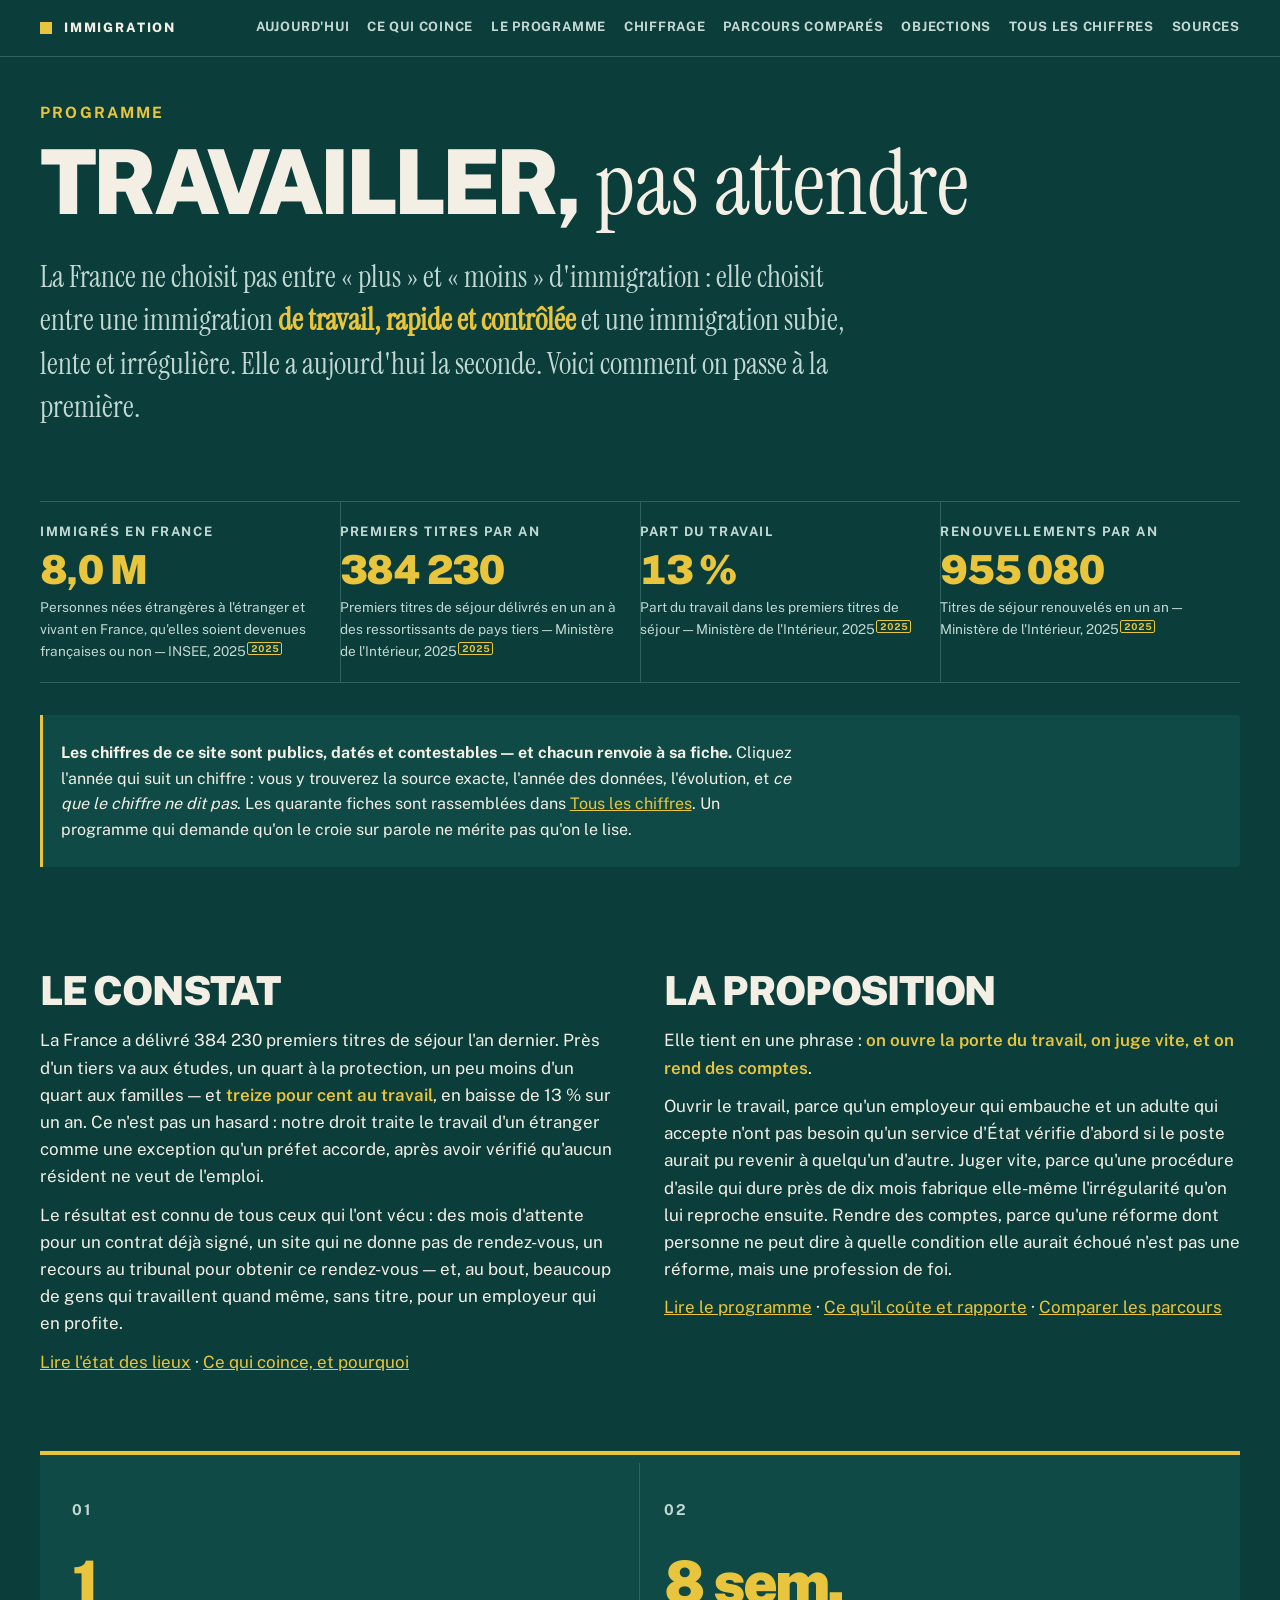
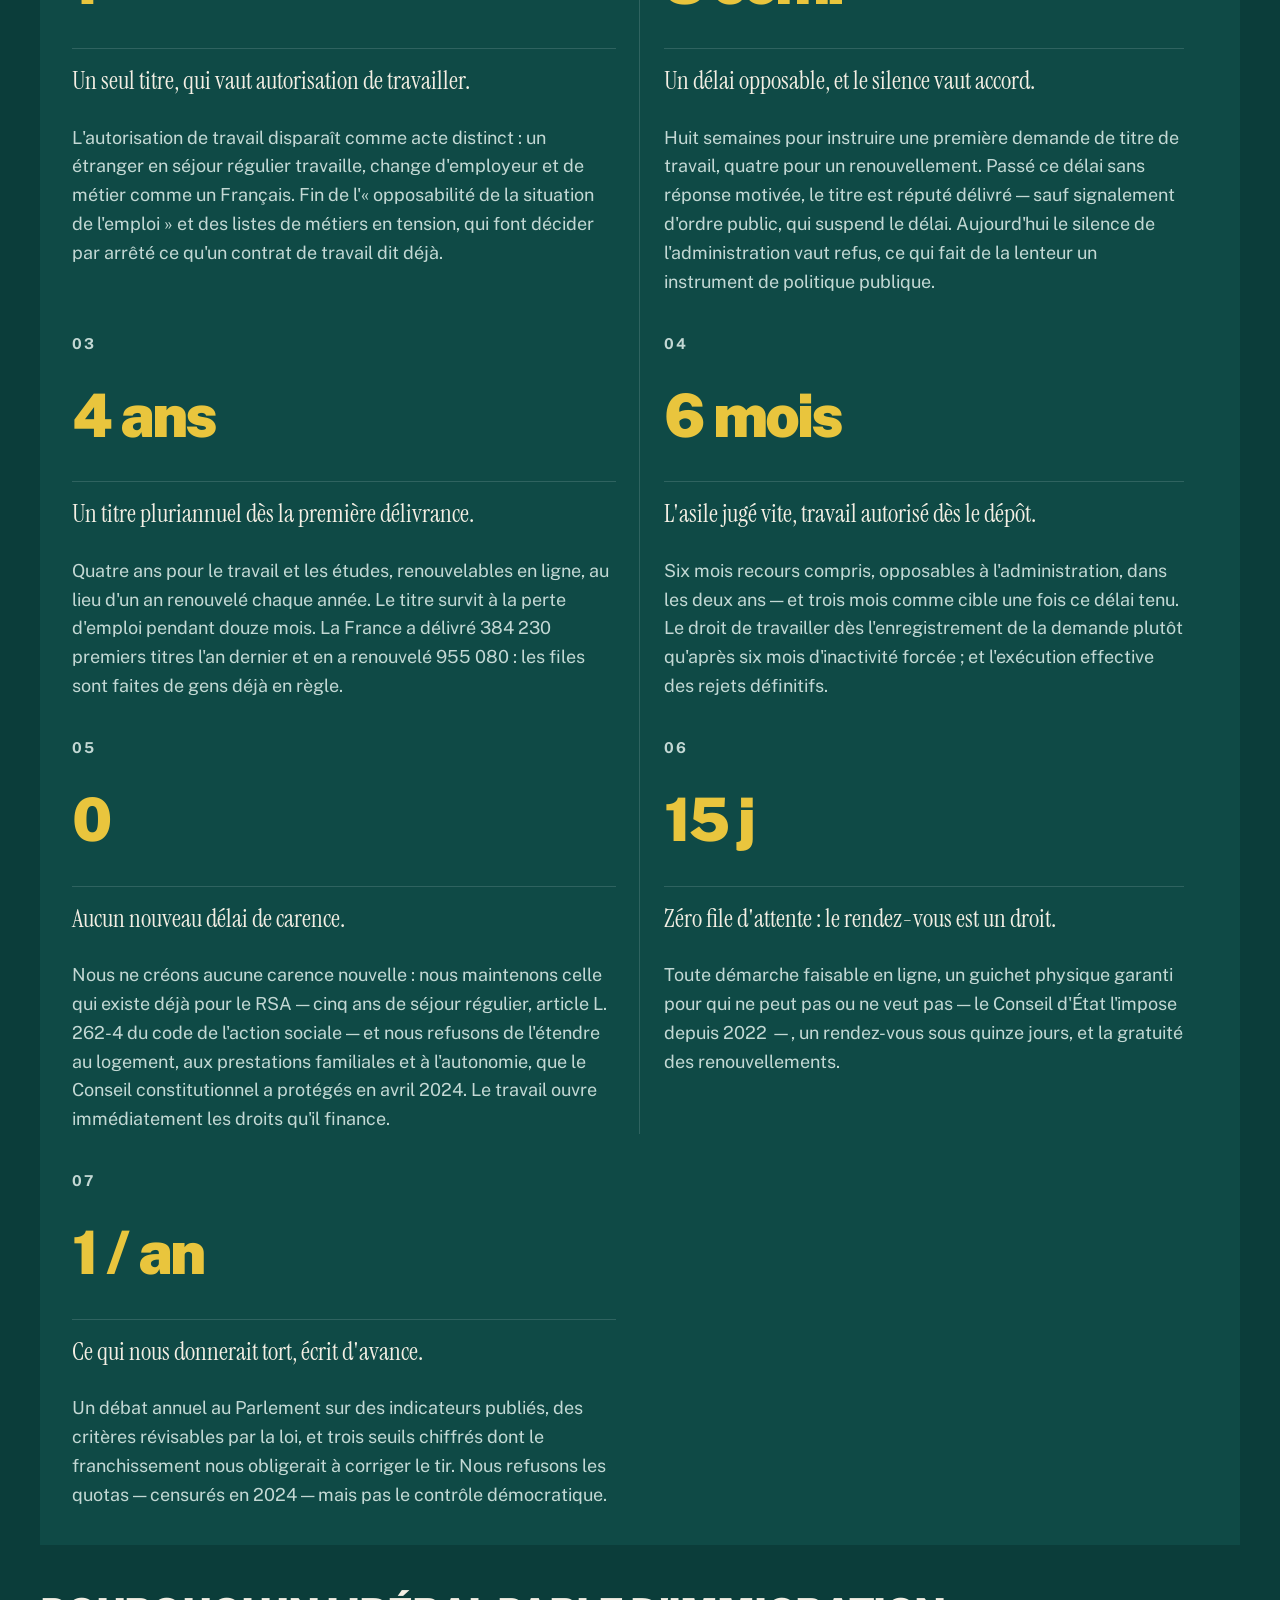
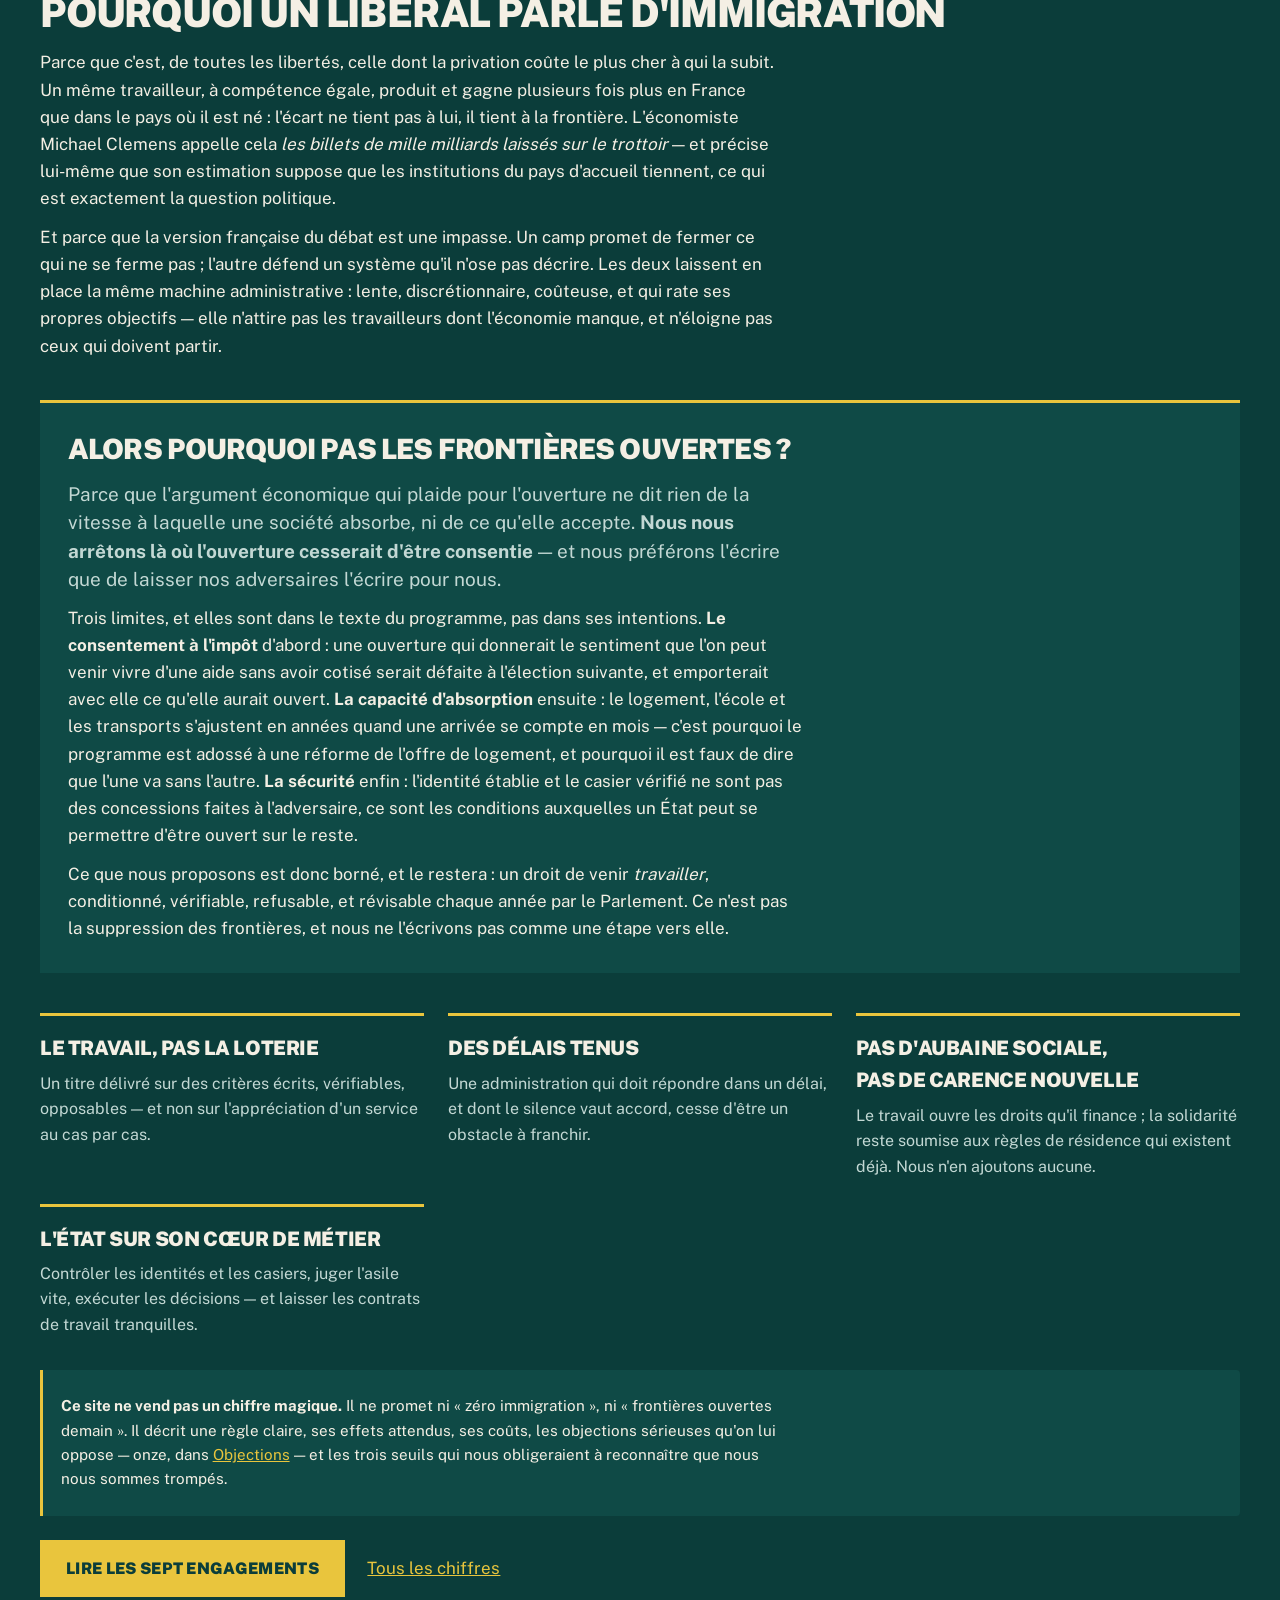
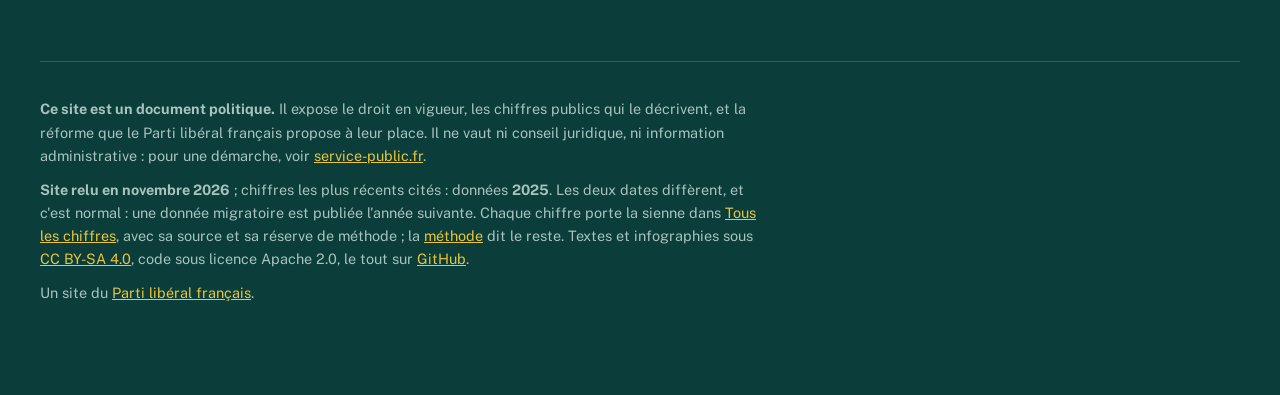
==== commit a3c4165b: "Relecture de novembre 2026 : la fin de l'article L. 435-4, le PLF 2027 L'article L. 435-4 expire le " ====
--- a/index.html
+++ b/index.html
@@ -86,7 +86,7 @@
   Parti libéral français propose à leur place. Il ne vaut ni conseil
   juridique, ni information administrative : pour une démarche, voir
   <a href="https://www.service-public.fr/particuliers/vosdroits/N110">service-public.fr</a>.</p>
-  <p><strong>Site relu en septembre 2026</strong> ; chiffres les plus récents
+  <p><strong>Site relu en novembre 2026</strong> ; chiffres les plus récents
   cités : données <strong>2025</strong>. Les deux dates diffèrent, et
   c'est normal : une donnée migratoire est publiée l'année suivante. Chaque
   chiffre porte la sienne dans <a href="chiffres.html">Tous les chiffres</a>,
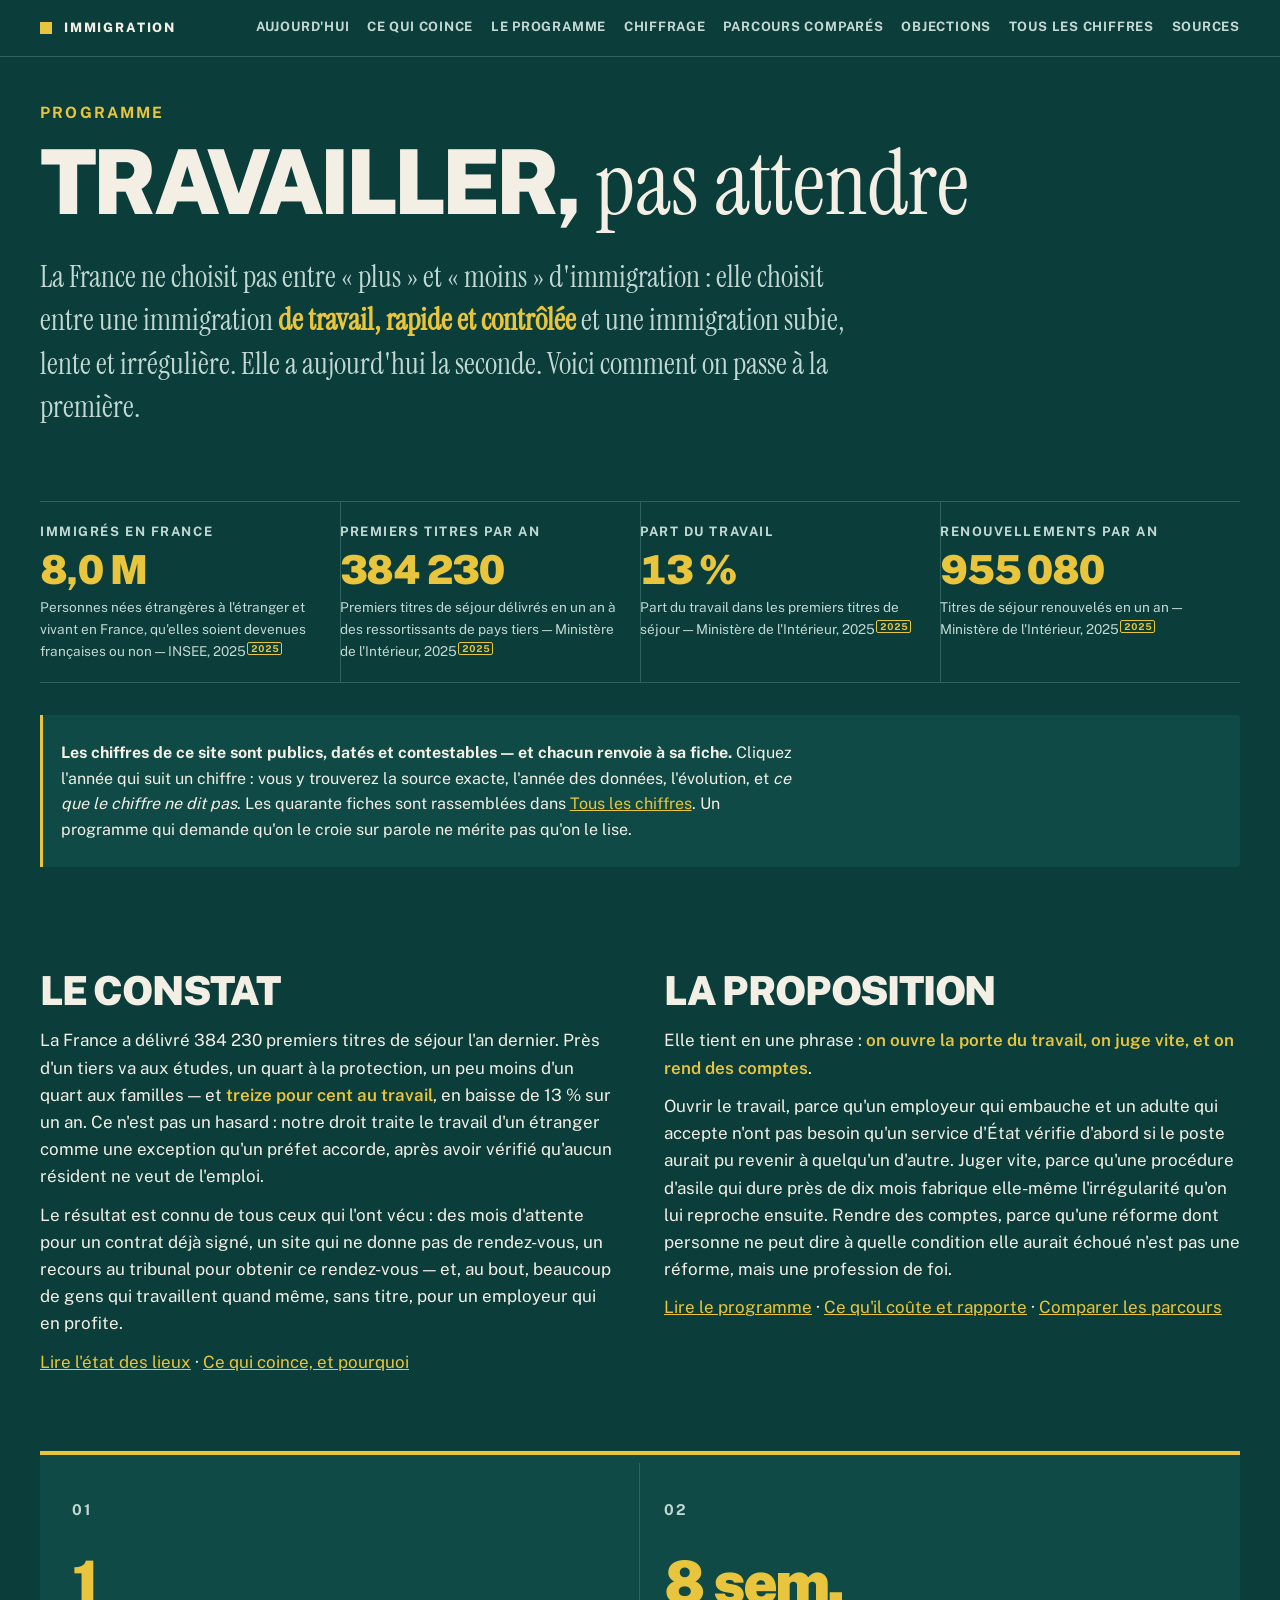
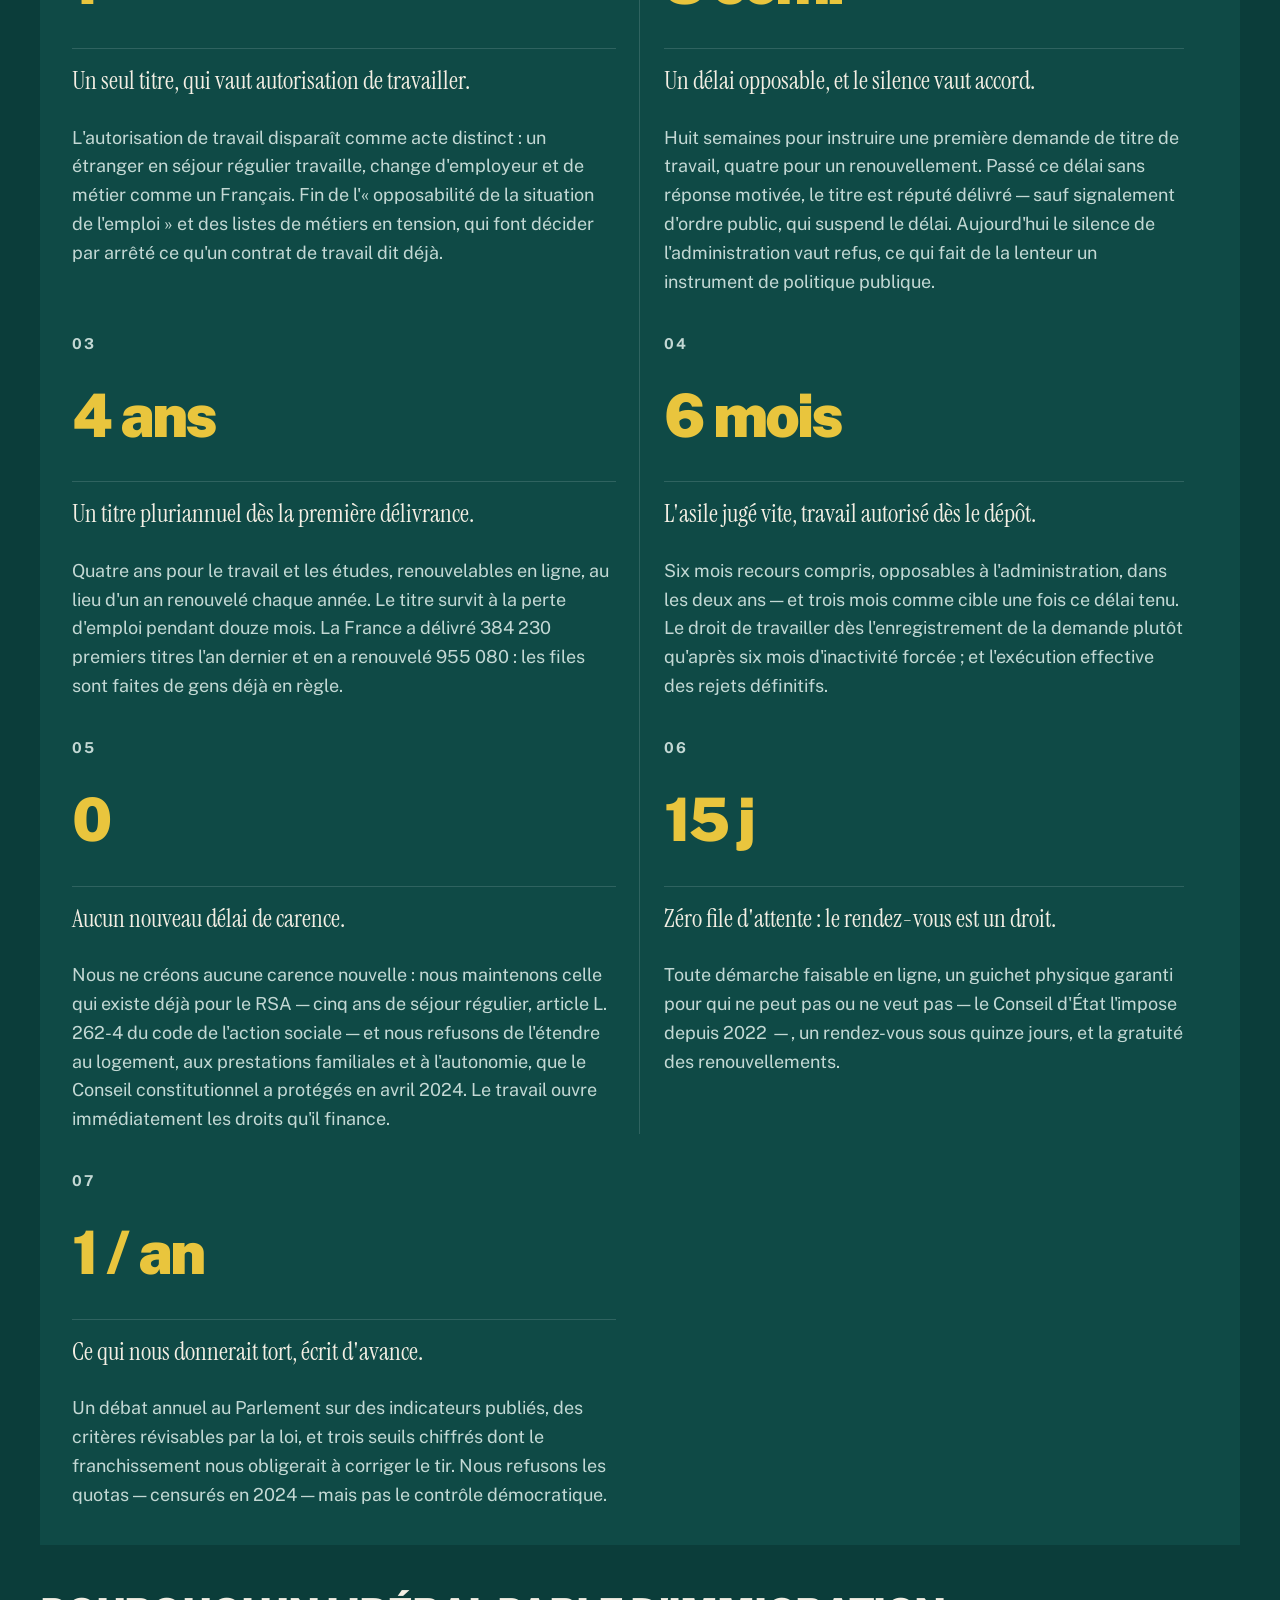
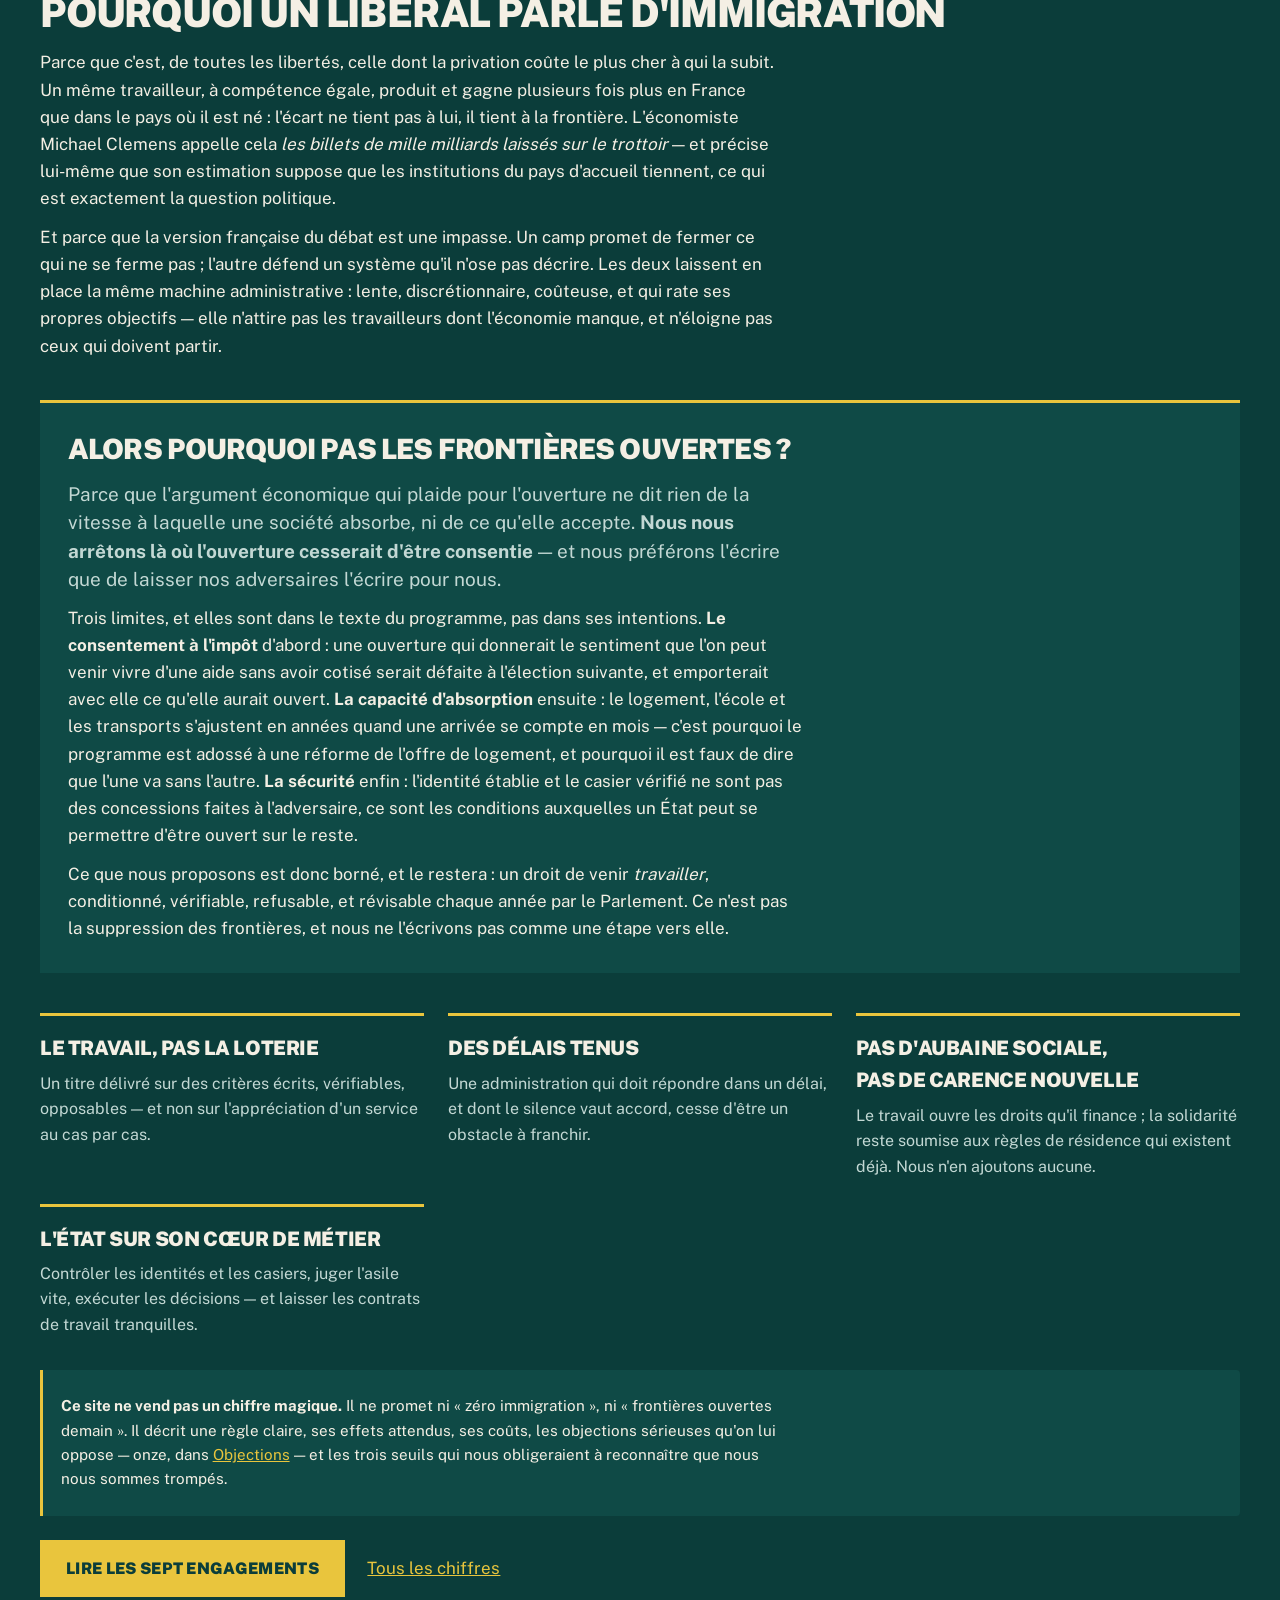
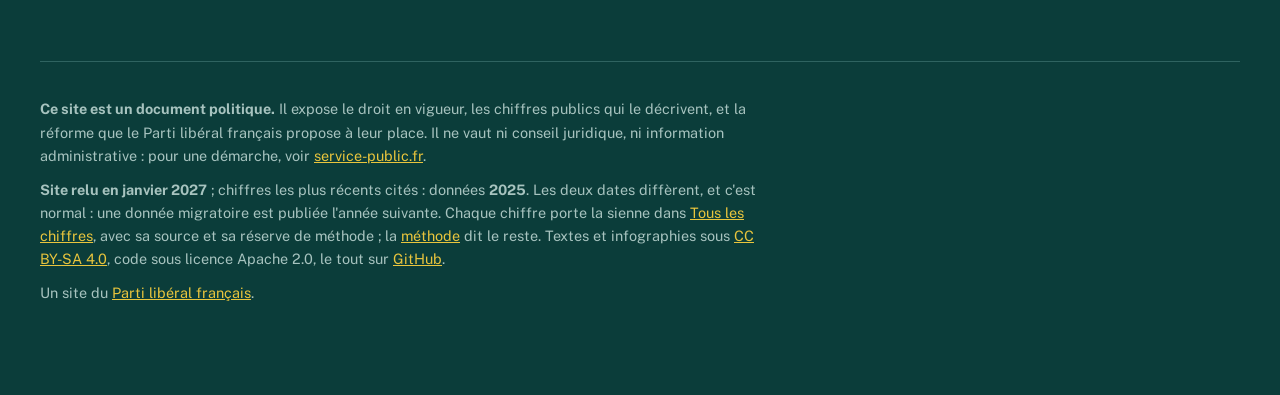
==== commit c8399f3c: "Relecture de janvier 2027 (brouillon) : l'article L. 435-4 au passé À fusionner après le 1er janvier" ====
--- a/index.html
+++ b/index.html
@@ -86,7 +86,7 @@
   Parti libéral français propose à leur place. Il ne vaut ni conseil
   juridique, ni information administrative : pour une démarche, voir
   <a href="https://www.service-public.fr/particuliers/vosdroits/N110">service-public.fr</a>.</p>
-  <p><strong>Site relu en novembre 2026</strong> ; chiffres les plus récents
+  <p><strong>Site relu en janvier 2027</strong> ; chiffres les plus récents
   cités : données <strong>2025</strong>. Les deux dates diffèrent, et
   c'est normal : une donnée migratoire est publiée l'année suivante. Chaque
   chiffre porte la sienne dans <a href="chiffres.html">Tous les chiffres</a>,
